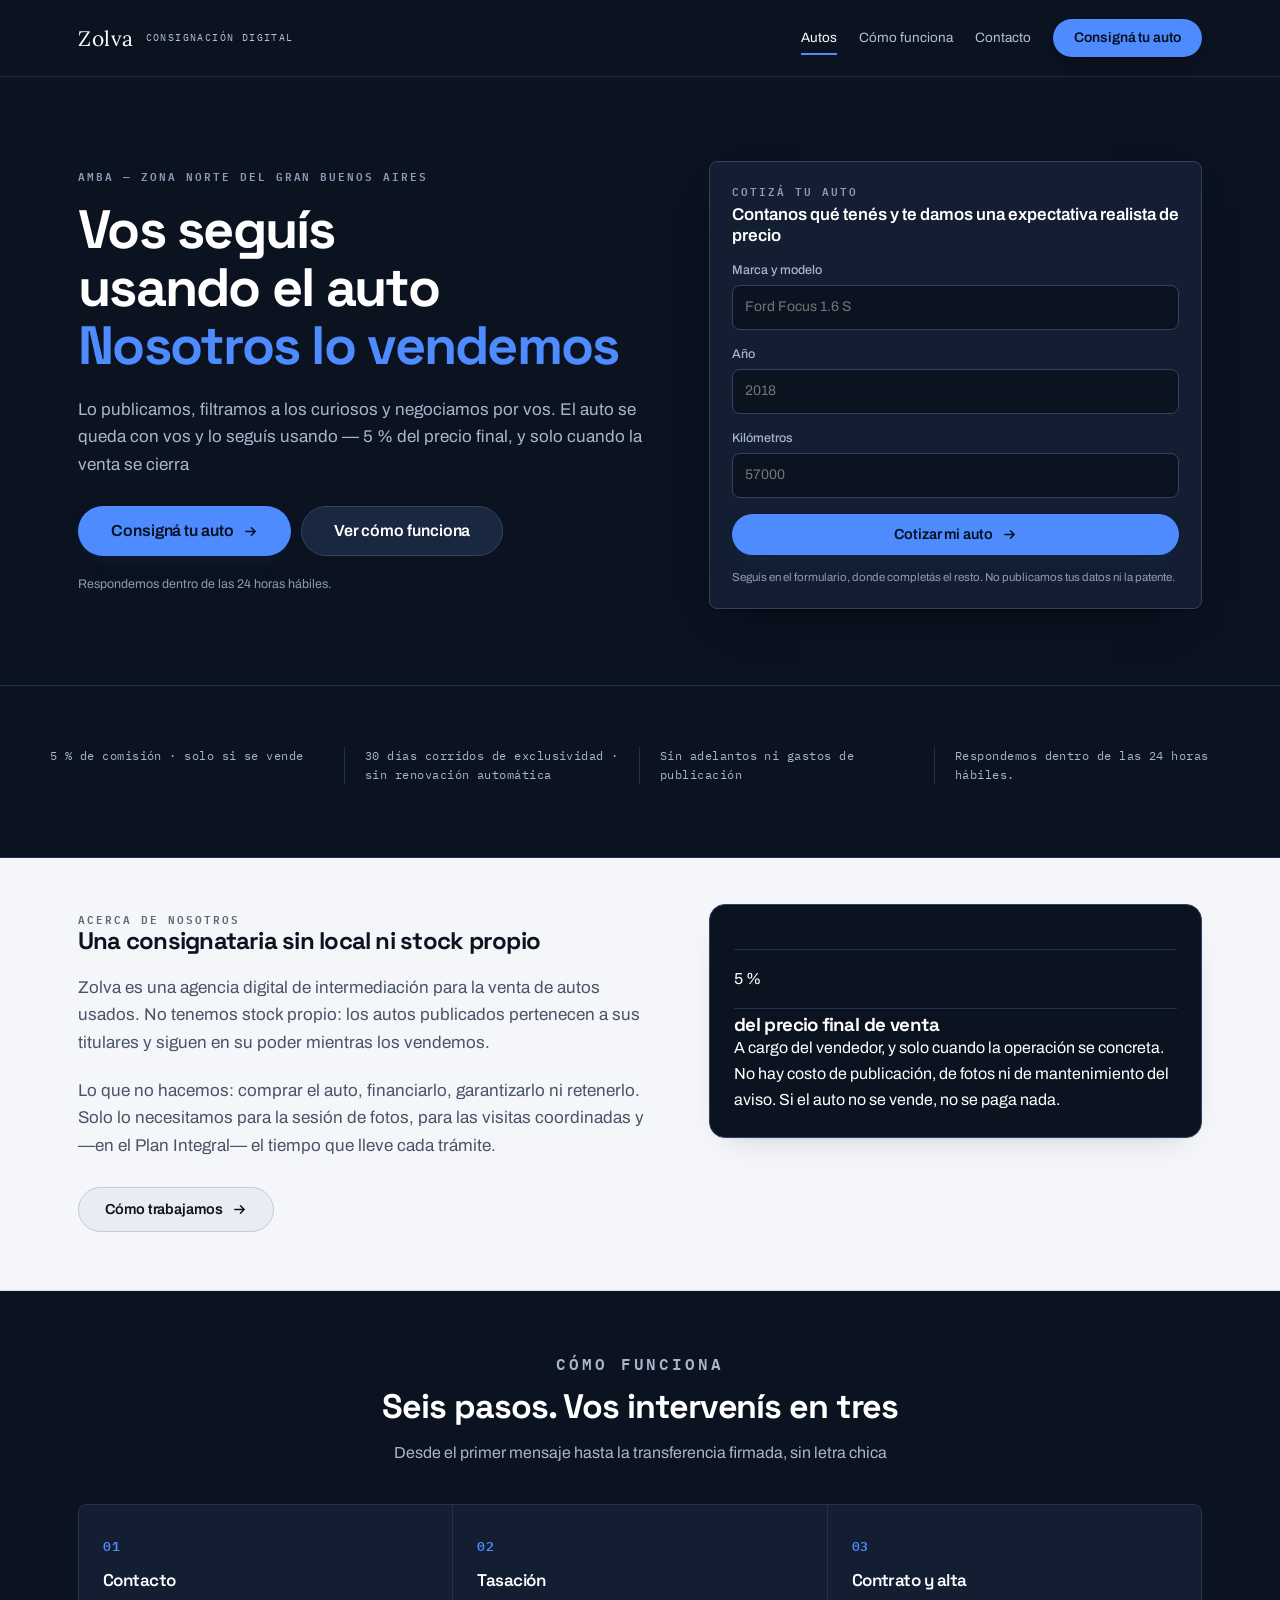
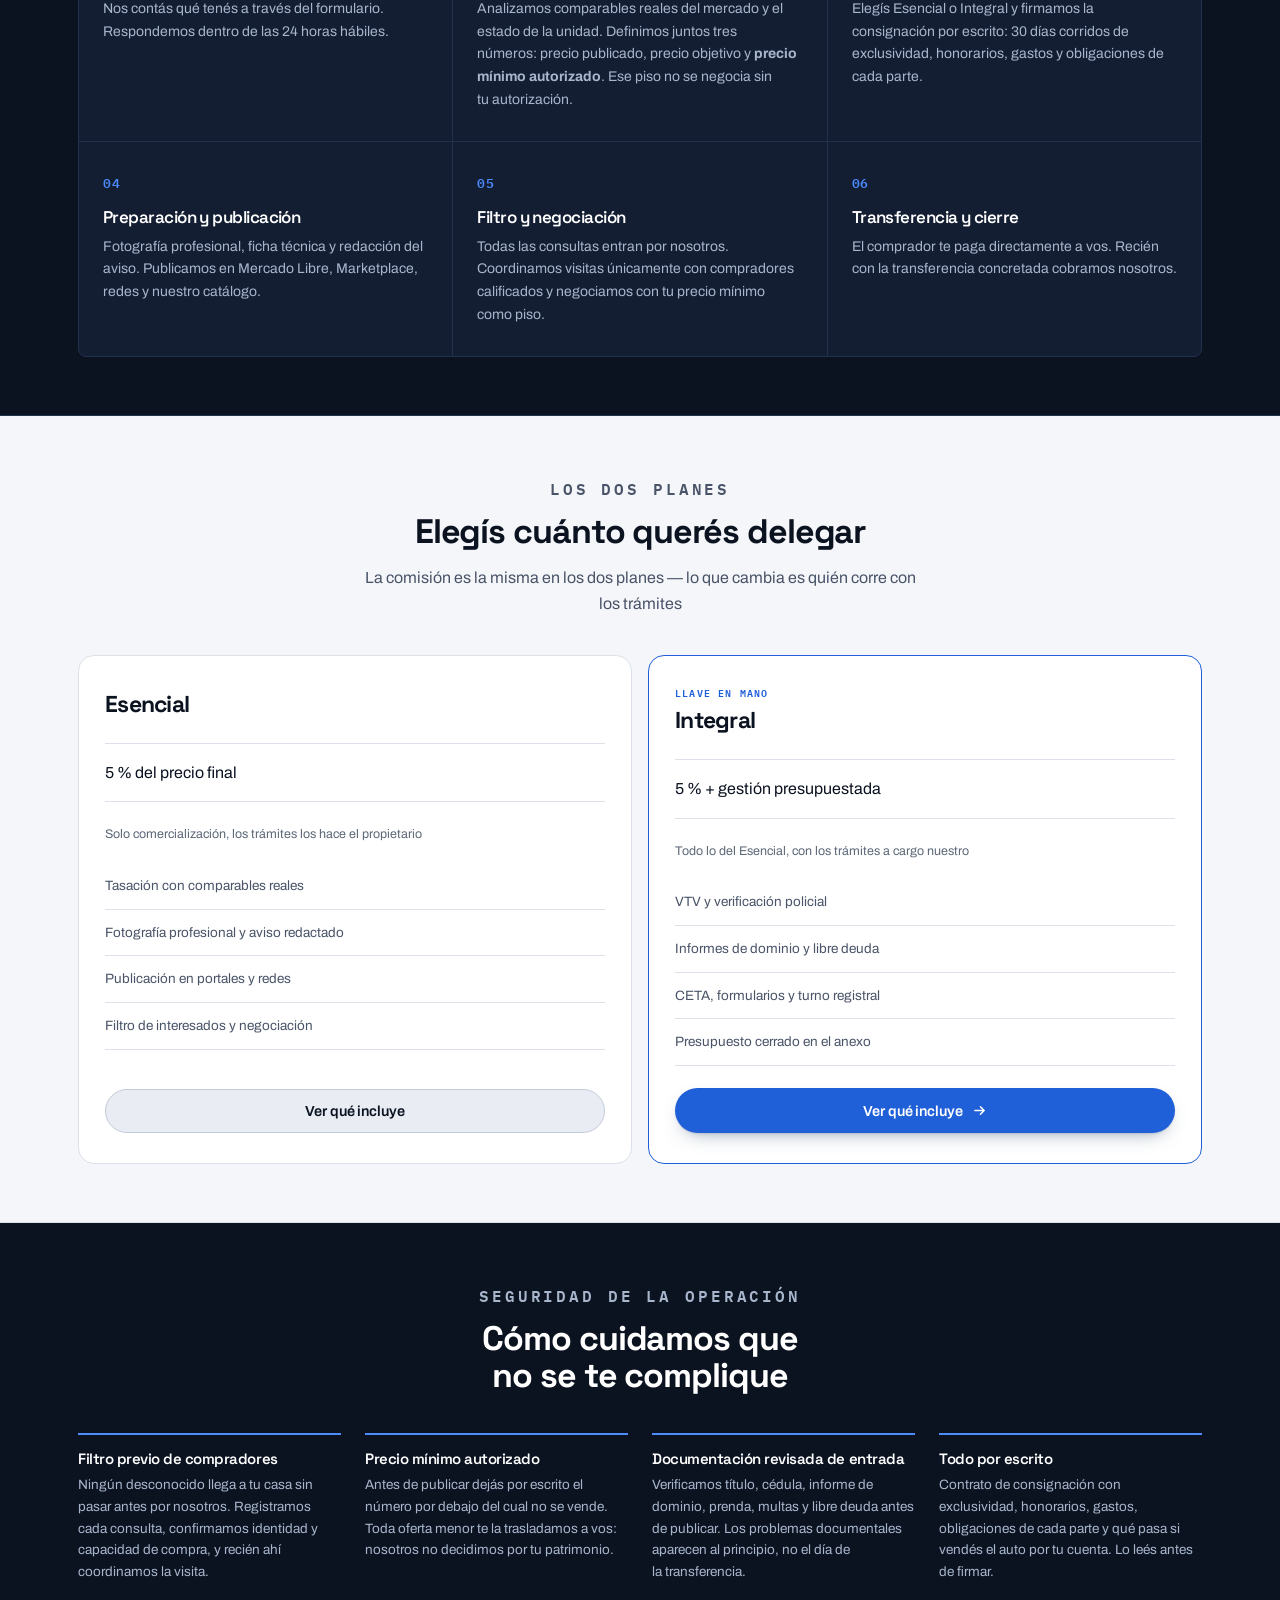
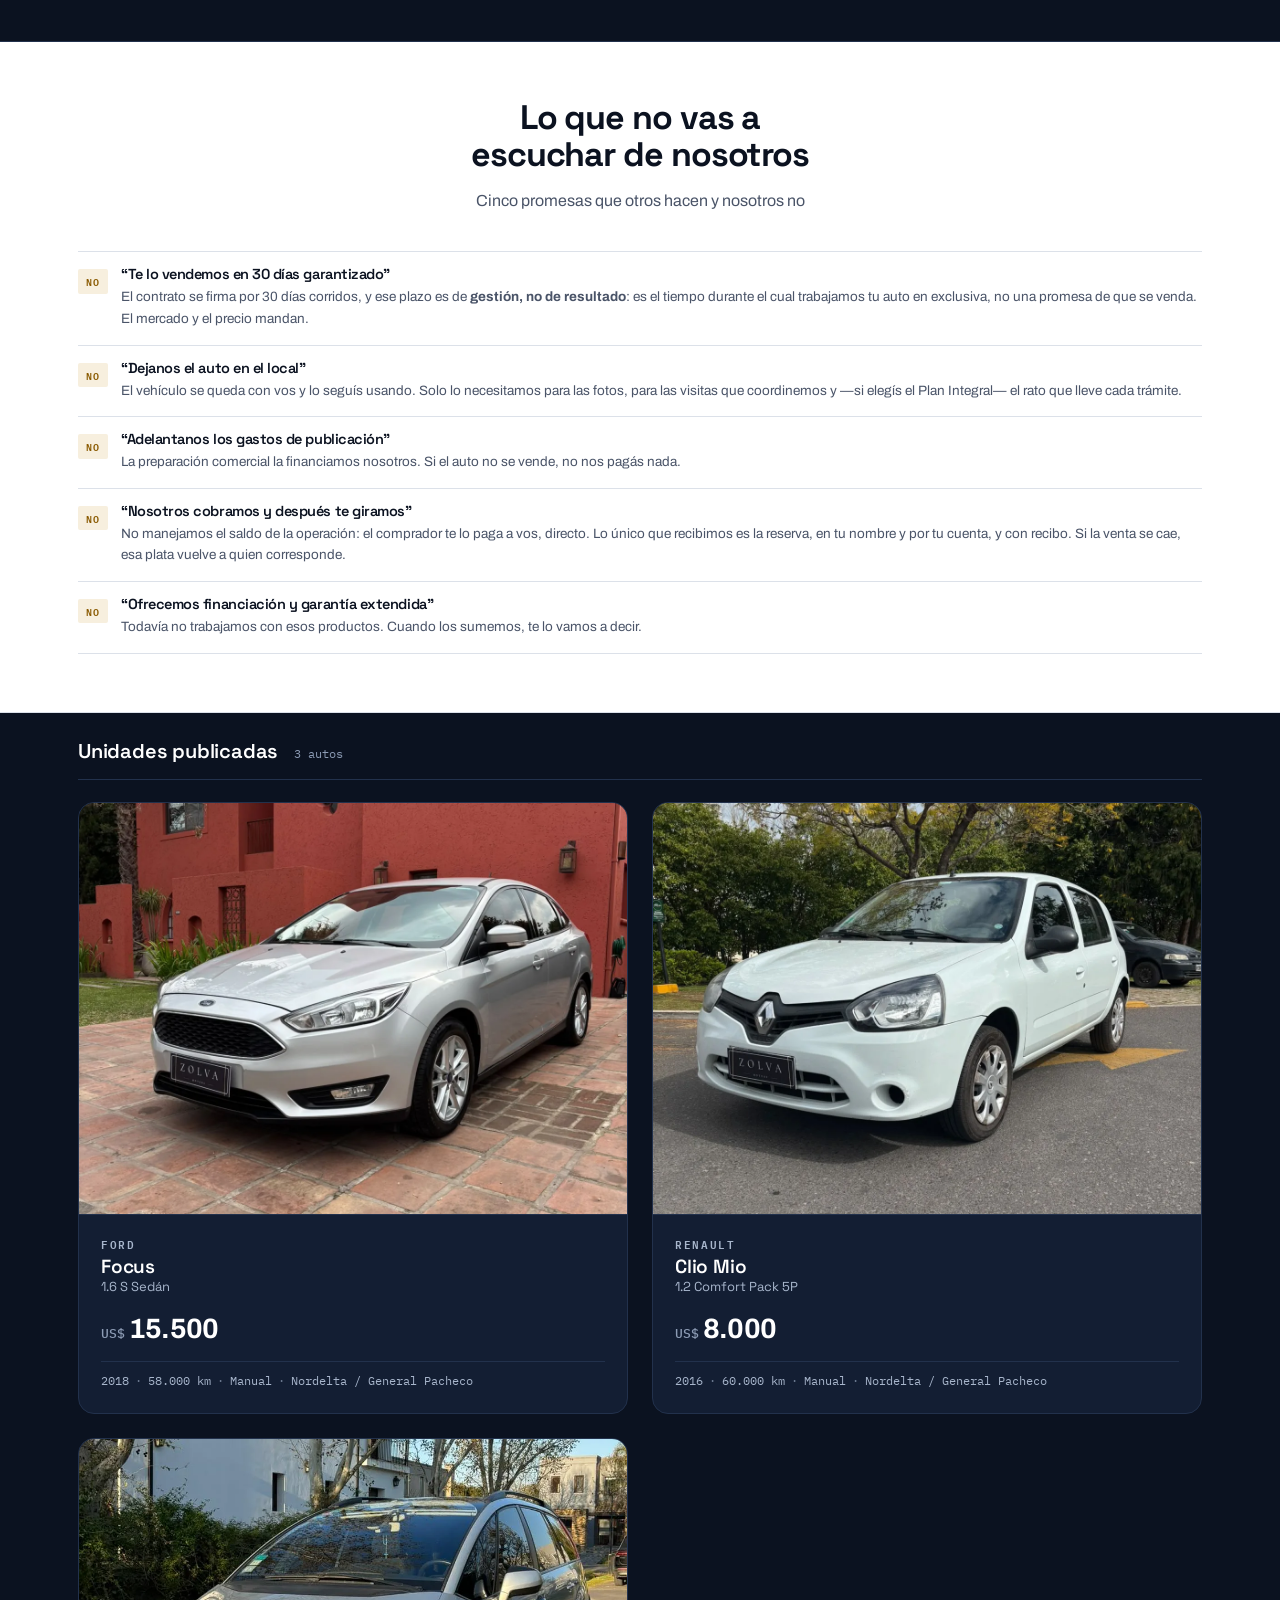
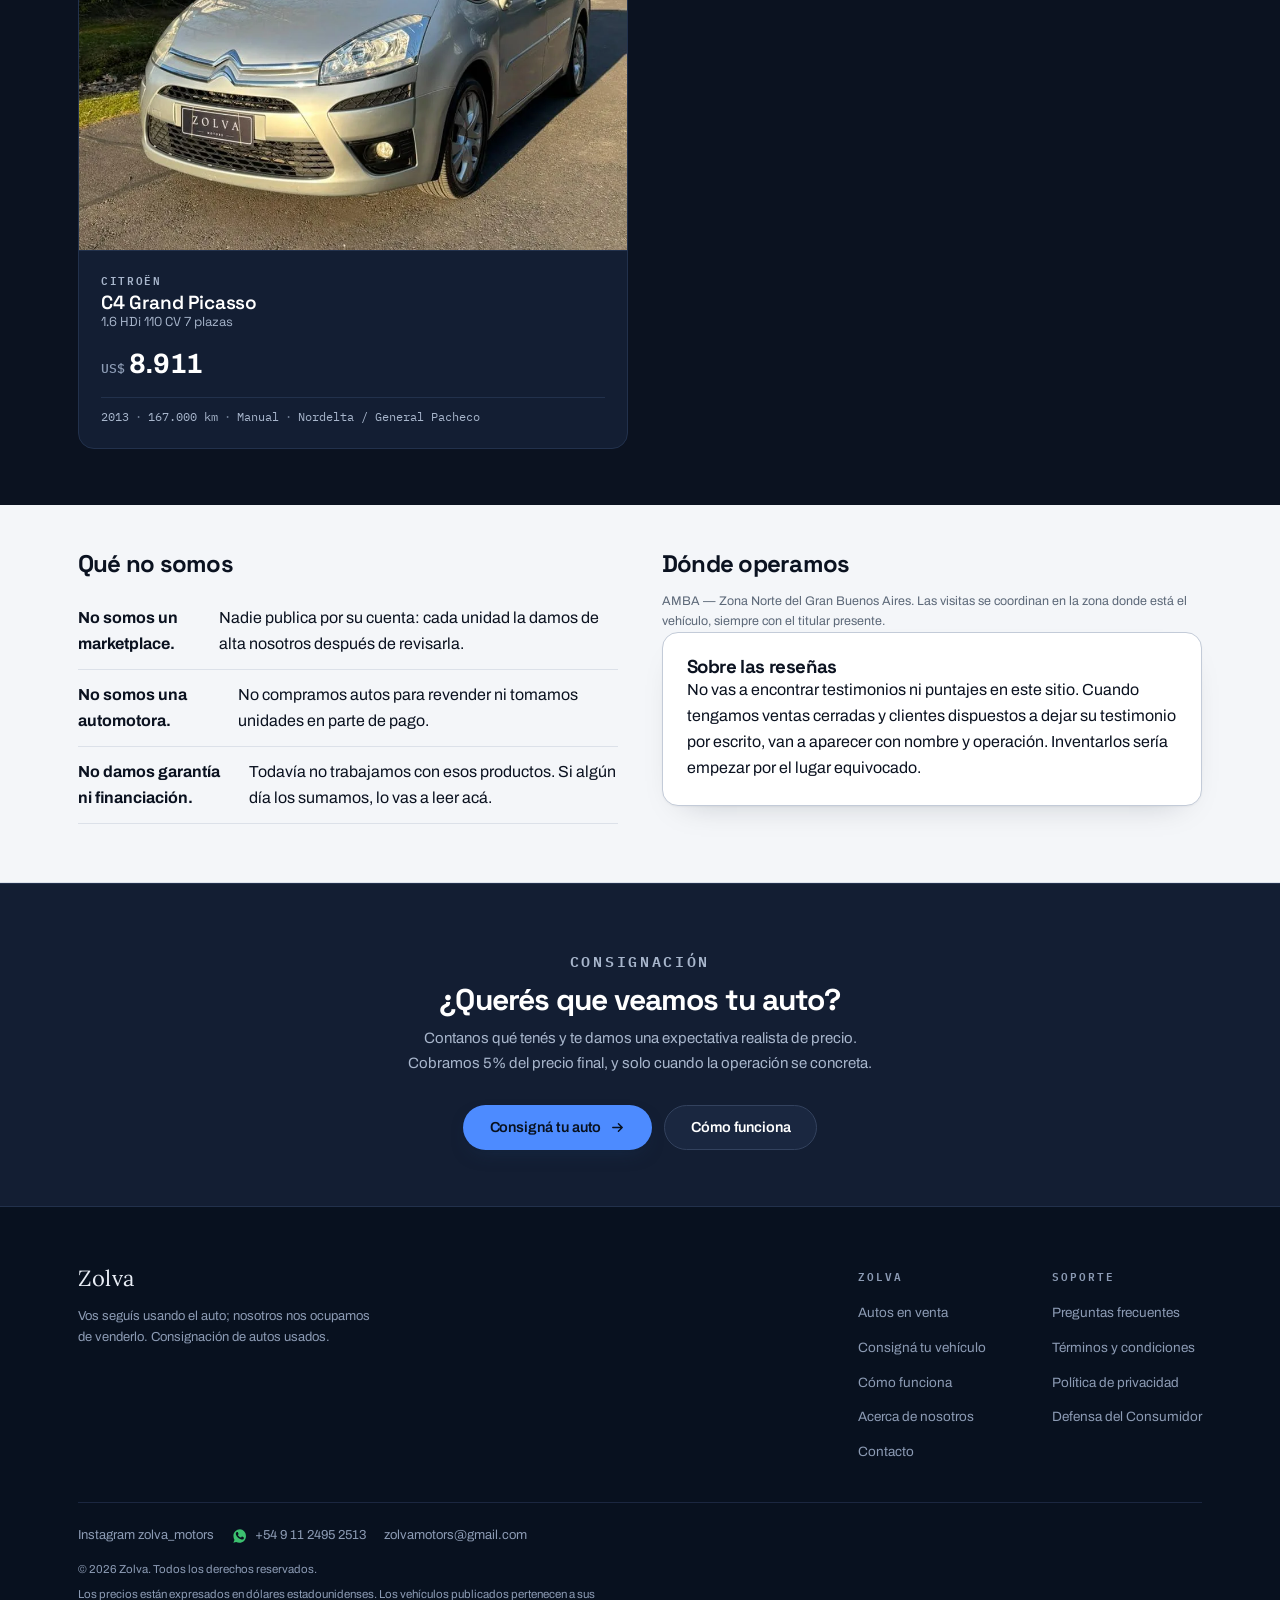
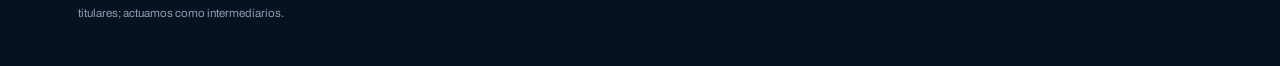
==== index.html @ c639be4d "Catalogo: Focus, Clio Mio y C4 Grand Picasso" ====
<!doctype html>
<!-- GENERADO por scripts/build-web.js — no editar a mano.
     Contenido en scripts/paginas/ y data/vehiculos.json -->
<html lang="es-AR">
<head>
  <meta charset="utf-8">
  <meta name="viewport" content="width=device-width, initial-scale=1">
  <title>Zolva — Consignación de autos usados en AMBA — Zona Norte del Gran Buenos Aires</title>
  <meta name="description" content="Vendemos tu auto usado sin que lo entregues. Zolva publica, filtra consultas, negocia y acompaña hasta la transferencia. Comisión 5%, a cargo del vendedor y solo si se vende. AMBA — Zona Norte del Gran Buenos Aires.">
  <meta name="theme-color" content="#0B1220">
  <meta name="color-scheme" content="dark">
  <link rel="canonical" href="https://zolvamotors.com.ar/">
  <link rel="icon" href="data:image/svg+xml,%3Csvg xmlns='http://www.w3.org/2000/svg' viewBox='0 0 64 64'%3E%3Crect width='64' height='64' rx='5' fill='%2315181B'/%3E%3Cpath fill='white' d='M15 16 H49 V23 L23 41 H49 V48 H15 V41 L41 23 H15 Z'/%3E%3C/svg%3E">

  <meta property="og:type" content="website">
  <meta property="og:locale" content="es_AR">
  <meta property="og:site_name" content="Zolva">
  <meta property="og:title" content="Zolva — Consignación de autos usados en AMBA — Zona Norte del Gran Buenos Aires">
  <meta property="og:description" content="Vendemos tu auto usado sin que lo entregues. Zolva publica, filtra consultas, negocia y acompaña hasta la transferencia. Comisión 5%, a cargo del vendedor y solo si se vende. AMBA — Zona Norte del Gran Buenos Aires.">
  <meta property="og:url" content="https://zolvamotors.com.ar/">
  <meta name="twitter:card" content="summary">

  <link rel="preconnect" href="https://fonts.googleapis.com">
  <link rel="preconnect" href="https://fonts.gstatic.com" crossorigin>
  <link rel="stylesheet" href="https://fonts.googleapis.com/css2?family=Space+Grotesk:wght@500;700&family=Archivo:wght@400;500;600&family=IBM+Plex+Mono:wght@500;600&family=Lora:wght@600&display=swap">
  <link rel="stylesheet" href="assets/styles.css">
  <script src="assets/config.js"></script>
</head>
<body>
<a class="skip-link" href="#contenido">Saltar al contenido</a>

<nav class="nav" id="top">
  <div class="wrap nav-in">
    <a class="logo" href="index.html" aria-label="Zolva, ir al catálogo" translate="no">
      <span class="logo-mark">Zolva</span>
      <span class="logo-tag">Consignación digital</span>
    </a>
    <div class="nav-links" id="navLinks">
        <a href="index.html" class="active" aria-current="page">Autos</a>
        <a href="como-funciona.html">Cómo funciona</a>
        <a href="contacto.html">Contacto</a>
    </div>
    <div class="nav-actions">
      <a class="btn btn-primary" href="consigna-tu-auto.html">Consigná tu auto</a>
      <button class="nav-toggle" id="navToggle" type="button" aria-label="Abrir menú" aria-expanded="false" aria-controls="navLinks"><svg width="20" height="20" viewBox="0 0 24 24" fill="none" stroke="currentColor" stroke-width="2" stroke-linecap="round" aria-hidden="true"><path d="M3 6h18M3 12h18M3 18h18"/></svg></button>
    </div>
  </div>
</nav>

<main id="contenido">

<section class="hero">
  <div class="wrap hero-grid">
    <div class="hero-copy">
      <p class="eyebrow">AMBA — Zona Norte del Gran Buenos Aires</p>
      <h1>Vos seguís usando el auto<br><em>Nosotros lo vendemos</em></h1>
      <p class="hero-sub">Lo publicamos, filtramos a los curiosos y negociamos por vos. El auto se queda con vos y lo seguís usando — 5&nbsp;% del precio final, y solo cuando la venta se cierra</p>
      <div class="hero-cta">
        <a class="btn btn-primary btn-lg" href="consigna-tu-auto.html">Consigná tu auto <svg width="15" height="15" viewBox="0 0 16 16" fill="none" aria-hidden="true"><path d="M3 8h10M9 4l4 4-4 4" stroke="currentColor" stroke-width="1.6" stroke-linecap="round" stroke-linejoin="round"/></svg></a>
        <a class="btn btn-ghost btn-lg" href="como-funciona.html">Ver cómo funciona</a>
      </div>
      <p class="hero-note">Respondemos dentro de las 24 horas hábiles.</p>
    </div>

    <form class="tasa-card" action="consigna-tu-auto.html" method="get">
      <div class="tasa-head">
        <span class="eyebrow">Cotizá tu auto</span>
        Contanos qué tenés y te damos una expectativa realista de precio
      </div>
      <div class="tasa-field">
        <label for="q-marca">Marca y modelo</label>
        <input id="q-marca" name="vehiculo" type="text" autocomplete="off" placeholder="Ford Focus 1.6 S">
      </div>
      <div class="tasa-field">
        <label for="q-anio">Año</label>
        <input id="q-anio" name="anio" type="number" inputmode="numeric" min="1990" max="2026" placeholder="2018">
      </div>
      <div class="tasa-field">
        <label for="q-km">Kilómetros</label>
        <input id="q-km" name="km" type="number" inputmode="numeric" min="0" step="1000" placeholder="57000">
      </div>
      <button class="btn btn-primary tasa-btn" type="submit">Cotizar mi auto <svg width="15" height="15" viewBox="0 0 16 16" fill="none" aria-hidden="true"><path d="M3 8h10M9 4l4 4-4 4" stroke="currentColor" stroke-width="1.6" stroke-linecap="round" stroke-linejoin="round"/></svg></button>
      <p class="tasa-foot">Seguís en el formulario, donde completás el resto. No publicamos tus datos ni la patente.</p>
    </form>
  </div>
</section>
<section class="trust">
  <div class="wrap trust-in">
    <span class="band-item">5&nbsp;% de comisión · solo si se vende</span>
    <span class="band-item">30 días corridos de exclusividad · sin renovación automática</span>
    <span class="band-item">Sin adelantos ni gastos de publicación</span>
    <span class="band-item">Respondemos dentro de las 24 horas hábiles.</span>
  </div>
</section>
<section class="claro" id="nosotros">
  <div class="wrap hero-grid">
    <div class="hero-copy">
      <p class="eyebrow">Acerca de nosotros</p>
      <h2>Una consignataria sin local ni stock propio</h2>
      <p class="hero-sub">Zolva es una agencia digital de intermediación para la venta de autos usados. No tenemos stock propio: los autos publicados pertenecen a sus titulares y siguen en su poder mientras los vendemos.</p>
      <p class="hero-sub">Lo que no hacemos: comprar el auto, financiarlo, garantizarlo ni retenerlo. Solo lo necesitamos para la sesión de fotos, para las visitas coordinadas y —en el Plan Integral— el tiempo que lleve cada trámite.</p>
      <div class="hero-cta">
        <a class="btn btn-ghost" href="nosotros.html">Cómo trabajamos <svg width="15" height="15" viewBox="0 0 16 16" fill="none" aria-hidden="true"><path d="M3 8h10M9 4l4 4-4 4" stroke="currentColor" stroke-width="1.6" stroke-linecap="round" stroke-linejoin="round"/></svg></a>
      </div>
    </div>
    <div class="panel panel-oscuro">
      <p class="plan-precio">5&nbsp;%</p>
      <h3>del precio final de venta</h3>
      <p>A cargo del vendedor, y solo cuando la operación se concreta. No hay costo de publicación, de fotos ni de mantenimiento del aviso. Si el auto no se vende, no se paga nada.</p>
    </div>
  </div>
</section>
<section id="proceso">
  <div class="wrap">
    <div class="sec-head">
      <p class="eyebrow">Cómo funciona</p>
      <h2>Seis pasos. Vos intervenís en tres</h2>
      <p>Desde el primer mensaje hasta la transferencia firmada, sin letra chica</p>
    </div>
    <ol class="steps">
      <li class="step" data-reveal>
        <span class="step-n">01</span>
        <h3>Contacto</h3>
        <p>Nos contás qué tenés a través del formulario. Respondemos dentro de las 24 horas hábiles.</p>
      </li>
      <li class="step" data-reveal>
        <span class="step-n">02</span>
        <h3>Tasación</h3>
        <p>Analizamos comparables reales del mercado y el estado de la unidad. Definimos juntos tres números: precio publicado, precio objetivo y <b>precio mínimo autorizado</b>. Ese piso no se negocia sin tu autorización.</p>
      </li>
      <li class="step" data-reveal>
        <span class="step-n">03</span>
        <h3>Contrato y alta</h3>
        <p>Elegís Esencial o Integral y firmamos la consignación por escrito: 30 días corridos de exclusividad, honorarios, gastos y obligaciones de cada parte.</p>
      </li>
      <li class="step" data-reveal>
        <span class="step-n">04</span>
        <h3>Preparación y publicación</h3>
        <p>Fotografía profesional, ficha técnica y redacción del aviso. Publicamos en Mercado Libre, Marketplace, redes y nuestro catálogo.</p>
      </li>
      <li class="step" data-reveal>
        <span class="step-n">05</span>
        <h3>Filtro y negociación</h3>
        <p>Todas las consultas entran por nosotros. Coordinamos visitas únicamente con compradores calificados y negociamos con tu precio mínimo como piso.</p>
      </li>
      <li class="step" data-reveal>
        <span class="step-n">06</span>
        <h3>Transferencia y cierre</h3>
        <p>El comprador te paga directamente a vos. Recién con la transferencia concretada cobramos nosotros.</p>
      </li>
    </ol>
  </div>
</section>
<section class="claro">
  <div class="wrap">
    <div class="sec-head">
      <p class="eyebrow">Los dos planes</p>
      <h2>Elegís cuánto querés delegar</h2>
      <p>La comisión es la misma en los dos planes — lo que cambia es quién corre con los trámites</p>
    </div>
    <div class="planes">
      <article class="plan" data-reveal>
        <h3>Esencial</h3>
        <div class="plan-precio">5&nbsp;% <span>del precio final</span></div>
        <p class="plan-nota">Solo comercialización, los trámites los hace el propietario</p>
        <ul class="compra-lista">
          <li>Tasación con comparables reales</li>
          <li>Fotografía profesional y aviso redactado</li>
          <li>Publicación en portales y redes</li>
          <li>Filtro de interesados y negociación</li>
        </ul>
        <a class="btn btn-ghost" href="como-funciona.html#planes">Ver qué incluye</a>
      </article>
      <article class="plan destacado" data-reveal>
        <span class="plan-tag">Llave en mano</span>
        <h3>Integral</h3>
        <div class="plan-precio">5&nbsp;% <span>+ gestión presupuestada</span></div>
        <p class="plan-nota">Todo lo del Esencial, con los trámites a cargo nuestro</p>
        <ul class="compra-lista">
          <li>VTV y verificación policial</li>
          <li>Informes de dominio y libre deuda</li>
          <li>CETA, formularios y turno registral</li>
          <li>Presupuesto cerrado en el anexo</li>
        </ul>
        <a class="btn btn-primary" href="como-funciona.html#planes">Ver qué incluye <svg width="15" height="15" viewBox="0 0 16 16" fill="none" aria-hidden="true"><path d="M3 8h10M9 4l4 4-4 4" stroke="currentColor" stroke-width="1.6" stroke-linecap="round" stroke-linejoin="round"/></svg></a>
      </article>
    </div>
  </div>
</section>
<section>
  <div class="wrap">
    <div class="sec-head">
      <p class="eyebrow">Seguridad de la operación</p>
      <h2>Cómo cuidamos que no se te complique</h2>
    </div>
    <div class="safe">
      <div class="safe-item" data-reveal>
        <h4>Filtro previo de compradores</h4>
        <p>Ningún desconocido llega a tu casa sin pasar antes por nosotros. Registramos cada consulta, confirmamos identidad y capacidad de compra, y recién ahí coordinamos la visita.</p>
      </div>
      <div class="safe-item" data-reveal>
        <h4>Precio mínimo autorizado</h4>
        <p>Antes de publicar dejás por escrito el número por debajo del cual no se vende. Toda oferta menor te la trasladamos a vos: nosotros no decidimos por tu patrimonio.</p>
      </div>
      <div class="safe-item" data-reveal>
        <h4>Documentación revisada de entrada</h4>
        <p>Verificamos título, cédula, informe de dominio, prenda, multas y libre deuda antes de publicar. Los problemas documentales aparecen al principio, no el día de la transferencia.</p>
      </div>
      <div class="safe-item" data-reveal>
        <h4>Todo por escrito</h4>
        <p>Contrato de consignación con exclusividad, honorarios, gastos, obligaciones de cada parte y qué pasa si vendés el auto por tu cuenta. Lo leés antes de firmar.</p>
      </div>
    </div>
  </div>
</section>
<section class="claro blanco">
  <div class="wrap">
    <div class="sec-head">
      <h2 class="reglas-title">Lo que no vas a escuchar de nosotros</h2>
      <p class="reglas-lead">Cinco promesas que otros hacen y nosotros no</p>
    </div>
    <ul class="reglas">
      <li>
        <span class="no">NO</span>
        <div><h4>“Te lo vendemos en 30 días garantizado”</h4><p>El contrato se firma por 30 días corridos, y ese plazo es de <b>gestión, no de resultado</b>: es el tiempo durante el cual trabajamos tu auto en exclusiva, no una promesa de que se venda. El mercado y el precio mandan.</p></div>
      </li>
      <li>
        <span class="no">NO</span>
        <div><h4>“Dejanos el auto en el local”</h4><p>El vehículo se queda con vos y lo seguís usando. Solo lo necesitamos para las fotos, para las visitas que coordinemos y —si elegís el Plan Integral— el rato que lleve cada trámite.</p></div>
      </li>
      <li>
        <span class="no">NO</span>
        <div><h4>“Adelantanos los gastos de publicación”</h4><p>La preparación comercial la financiamos nosotros. Si el auto no se vende, no nos pagás nada.</p></div>
      </li>
      <li>
        <span class="no">NO</span>
        <div><h4>“Nosotros cobramos y después te giramos”</h4><p>No manejamos el saldo de la operación: el comprador te lo paga a vos, directo. Lo único que recibimos es la reserva, en tu nombre y por tu cuenta, y con recibo. Si la venta se cae, esa plata vuelve a quien corresponde.</p></div>
      </li>
      <li>
        <span class="no">NO</span>
        <div><h4>“Ofrecemos financiación y garantía extendida”</h4><p>Todavía no trabajamos con esos productos. Cuando los sumemos, te lo vamos a decir.</p></div>
      </li>
    </ul>
  </div>
</section>

<section class="catalogo" id="catalogo">
  <div class="wrap">
    <div class="catalogo-head">
      <h2 class="catalogo-titulo">Unidades publicadas</h2>
      <p class="catalogo-cuenta mono" id="cuenta" role="status" aria-live="polite">3 autos</p>
      
    </div>
    <div class="grilla grilla-curada" id="grilla">
<article class="auto auto-curada" data-codigo="ZM-0001">
  <a class="auto-link" href="autos/ford-focus-1-6-s-sedan-2018-zm-0001.html" aria-label="Ver ficha de Ford Focus 1.6 S Sedán 2018">
    <div class="auto-foto">
      
      <img src="assets/autos/zm-0001/01.webp" alt="Ford Focus 1.6 S Sedán 2018" width="800" height="600" decoding="async">
    </div>
    <div class="auto-cuerpo">
      <p class="auto-marca">Ford</p>
      <h3 class="auto-modelo">Focus <span>1.6 S Sedán</span></h3>
      <p class="auto-precio"><span class="cur">US$</span> 15.500</p>
      <p class="auto-datos mono"><span>2018</span><i aria-hidden="true">·</i><span>58.000 km</span><i aria-hidden="true">·</i><span>Manual</span><i aria-hidden="true">·</i><span>Nordelta / General Pacheco</span></p>
    </div>
  </a>
</article>
<article class="auto auto-curada" data-codigo="ZM-0002">
  <a class="auto-link" href="autos/renault-clio-mio-1-2-comfort-pack-5p-2016-zm-0002.html" aria-label="Ver ficha de Renault Clio Mio 1.2 Comfort Pack 5P 2016">
    <div class="auto-foto">
      
      <img src="assets/autos/zm-0002/01.webp" alt="Renault Clio Mio 1.2 Comfort Pack 5P 2016" width="800" height="600" decoding="async">
    </div>
    <div class="auto-cuerpo">
      <p class="auto-marca">Renault</p>
      <h3 class="auto-modelo">Clio Mio <span>1.2 Comfort Pack 5P</span></h3>
      <p class="auto-precio"><span class="cur">US$</span> 8.000</p>
      <p class="auto-datos mono"><span>2016</span><i aria-hidden="true">·</i><span>60.000 km</span><i aria-hidden="true">·</i><span>Manual</span><i aria-hidden="true">·</i><span>Nordelta / General Pacheco</span></p>
    </div>
  </a>
</article>
<article class="auto auto-curada" data-codigo="ZM-0003">
  <a class="auto-link" href="autos/citroen-c4-grand-picasso-1-6-hdi-110-cv-7-plazas-2013-zm-0003.html" aria-label="Ver ficha de Citroën C4 Grand Picasso 1.6 HDi 110 CV 7 plazas 2013">
    <div class="auto-foto">
      
      <img src="assets/autos/zm-0003/01.webp" alt="Citroën C4 Grand Picasso 1.6 HDi 110 CV 7 plazas 2013" width="800" height="600" decoding="async">
    </div>
    <div class="auto-cuerpo">
      <p class="auto-marca">Citroën</p>
      <h3 class="auto-modelo">C4 Grand Picasso <span>1.6 HDi 110 CV 7 plazas</span></h3>
      <p class="auto-precio"><span class="cur">US$</span> 8.911</p>
      <p class="auto-datos mono"><span>2013</span><i aria-hidden="true">·</i><span>167.000 km</span><i aria-hidden="true">·</i><span>Manual</span><i aria-hidden="true">·</i><span>Nordelta / General Pacheco</span></p>
    </div>
  </a>
</article>
    </div>
    <p class="sin-resultados" id="sinResultados" hidden></p>
  </div>
</section>

<section class="claro">
  <div class="wrap trans-grid">
    <div>
      <h2>Qué no somos</h2>
      <ul class="compra-lista">
        <li><b>No somos un marketplace.</b> Nadie publica por su cuenta: cada unidad la damos de alta nosotros después de revisarla.</li>
        <li><b>No somos una automotora.</b> No compramos autos para revender ni tomamos unidades en parte de pago.</li>
        <li><b>No damos garantía ni financiación.</b> Todavía no trabajamos con esos productos. Si algún día los sumamos, lo vas a leer acá.</li>
      </ul>
    </div>
    <div>
      <h2>Dónde operamos</h2>
      <p class="compra-nota">AMBA — Zona Norte del Gran Buenos Aires. Las visitas se coordinan en la zona donde está el vehículo, siempre con el titular presente.</p>
      <div class="panel">
        <h3>Sobre las reseñas</h3>
        <p>No vas a encontrar testimonios ni puntajes en este sitio. Cuando tengamos ventas cerradas y clientes dispuestos a dejar su testimonio por escrito, van a aparecer con nombre y operación. Inventarlos sería empezar por el lugar equivocado.</p>
      </div>
    </div>
  </div>
</section>
<section class="consigna" id="consignacion">
  <div class="wrap consigna-in">
    <div>
      <p class="eyebrow">Consignación</p>
      <h2>¿Querés que veamos tu auto?</h2>
      <p>Contanos qué tenés y te damos una expectativa realista de precio. Cobramos 5% del precio final, y solo cuando la operación se concreta.</p>
    </div>
    <div class="consigna-cta">
      <a class="btn btn-primary" href="consigna-tu-auto.html">Consigná tu auto <svg width="15" height="15" viewBox="0 0 16 16" fill="none" aria-hidden="true"><path d="M3 8h10M9 4l4 4-4 4" stroke="currentColor" stroke-width="1.6" stroke-linecap="round" stroke-linejoin="round"/></svg></a>
      <a class="btn btn-ghost" href="como-funciona.html">Cómo funciona</a>
    </div>
  </div>
</section>
<script type="application/json" id="datosCatalogo">[{"codigo":"ZM-0001","estado":"disponible","destacado":false,"marca":"Ford","modelo":"Focus","version":"1.6 S Sedán","anio":2018,"km":58000,"combustible":"Nafta","transmision":"Manual","carroceria":"Sedán","precio_usd":15500,"localidad":"Nordelta / General Pacheco","fecha_publicacion":"2026-09-24","url":"autos/ford-focus-1-6-s-sedan-2018-zm-0001.html","nombre":"Ford Focus 1.6 S Sedán 2018","foto":"/assets/autos/zm-0001/01.webp"},{"codigo":"ZM-0002","estado":"disponible","destacado":false,"marca":"Renault","modelo":"Clio Mio","version":"1.2 Comfort Pack 5P","anio":2016,"km":60000,"combustible":"Nafta","transmision":"Manual","carroceria":"Hatchback","precio_usd":8000,"localidad":"Nordelta / General Pacheco","fecha_publicacion":"2026-09-24","url":"autos/renault-clio-mio-1-2-comfort-pack-5p-2016-zm-0002.html","nombre":"Renault Clio Mio 1.2 Comfort Pack 5P 2016","foto":"/assets/autos/zm-0002/01.webp"},{"codigo":"ZM-0003","estado":"disponible","destacado":false,"marca":"Citroën","modelo":"C4 Grand Picasso","version":"1.6 HDi 110 CV 7 plazas","anio":2013,"km":167000,"combustible":"Diesel","transmision":"Manual","carroceria":"Monovolumen","precio_usd":8911,"localidad":"Nordelta / General Pacheco","fecha_publicacion":"2026-09-24","url":"autos/citroen-c4-grand-picasso-1-6-hdi-110-cv-7-plazas-2013-zm-0003.html","nombre":"Citroën C4 Grand Picasso 1.6 HDi 110 CV 7 plazas 2013","foto":"/assets/autos/zm-0003/01.webp"}]</script>
</main>

<footer class="pie">
  <div class="wrap">
    <div class="pie-top">
      <div class="pie-marca">
        <span class="logo-lockup" translate="no"><span class="logo-mark">Zolva</span></span>
        <p>Vos seguís usando el auto; nosotros nos ocupamos de venderlo. Consignación de autos usados.</p>
      </div>
      <nav class="pie-cols" aria-label="Pie de página">
        <div>
          <p class="eyebrow">Zolva</p>
          <ul><li><a href="index.html">Autos en venta</a></li><li><a href="consigna-tu-auto.html">Consigná tu vehículo</a></li><li><a href="como-funciona.html">Cómo funciona</a></li><li><a href="nosotros.html">Acerca de nosotros</a></li><li><a href="contacto.html">Contacto</a></li></ul>
        </div>
        <div>
          <p class="eyebrow">Soporte</p>
          <ul><li><a href="preguntas-frecuentes.html">Preguntas frecuentes</a></li><li><a href="terminos.html">Términos y condiciones</a></li><li><a href="privacidad.html">Política de privacidad</a></li><li><a href="defensa-del-consumidor.html">Defensa del Consumidor</a></li></ul>
        </div>
      </nav>
    </div>
    
    <div class="pie-legal">
      <div class="pie-redes"><a class="foot-red" href="https://instagram.com/zolva_motors" target="_blank" rel="noopener">Instagram zolva_motors</a><a class="foot-red" href="https://wa.me/5491124952513" target="_blank" rel="noopener"><svg width="16" height="16" viewBox="0 0 24 24" fill="currentColor" aria-hidden="true"><path d="M12.04 2C6.58 2 2.13 6.45 2.13 11.91c0 2.1.55 4.15 1.6 5.96L2 22l4.25-1.11a9.87 9.87 0 0 0 4.79 1.22h.01c5.46 0 9.91-4.45 9.91-9.91C20.95 6.45 16.5 2 12.04 2Zm5.8 14.03c-.24.68-1.42 1.31-1.95 1.35-.5.05-1.14.28-3.68-.77-3.11-1.29-5.09-4.48-5.24-4.69-.15-.2-1.25-1.66-1.25-3.16 0-1.5.79-2.24 1.07-2.55.27-.3.6-.38.8-.38.2 0 .4 0 .58.01.19.01.44-.07.68.52.24.6.83 2.06.9 2.21.07.15.12.33.02.53-.1.2-.15.33-.3.5-.15.18-.31.4-.44.53-.15.15-.3.31-.13.6.17.3.76 1.25 1.63 2.02 1.12 1 2.06 1.31 2.36 1.46.3.15.47.13.64-.08.17-.2.74-.86.94-1.16.2-.3.4-.25.67-.15.27.1 1.71.81 2.01.96.3.15.5.22.57.35.07.13.07.73-.17 1.4Z"/></svg> +54&nbsp;9&nbsp;11&nbsp;2495&nbsp;2513</a><a class="foot-red" href="mailto:zolvamotors@gmail.com">zolvamotors@gmail.com</a></div>
      <p>© 2026 Zolva. Todos los derechos reservados.</p>
      <p class="pie-aclara">Los precios están expresados en dólares estadounidenses. Los vehículos publicados pertenecen a sus titulares; actuamos como intermediarios.</p>
    </div>
  </div>
</footer>
<script src="assets/app.js" defer></script>
</body>
</html>
---- assets/styles.css ----
/* ============================================================
   Hoja de estilos del sitio catálogo
   ------------------------------------------------------------
   Identidad "señal": el sitio es OSCURO por defecto. Fondo azul
   noche, titulares en grotesca geométrica y un único acento azul
   eléctrico que marca la acción. La monoespaciada se queda para
   las cifras y los códigos: la densidad de ficha técnica sigue
   estando en los datos, no en el chrome.

     Noche     #0B1220 (fondo)      Panel  #131E33
     Tinta     #FFFFFF              Tinta-2 #A8B6CC
     Acento    #4D8BFF — el azul de acción, SOBRE OSCURO
     Pie       #08111F

   El azul de marca NO viene de los cubrepatentes: ese material
   nunca se usó. El acento se eligió en el rediseño de 09/2026.

   SECCIONES CLARAS: el sitio alterna bloques oscuros y claros.
   Un bloque claro NO se pinta regla por regla: se le pone la
   clase `.claro`, que REDEFINE los tokens para su subárbol
   —igual que hacen `.nav` y `.pie`—, así todo lo que adentro ya
   usaba var(--ink-2) se adapta solo. `.claro.blanco` es la
   variante sobre blanco puro.

   OJO con el acento en claro: #4D8BFF sobre blanco da 2,6:1 y no
   pasa AA. Por eso `.claro` reapunta --accent a #1F5FD8, que da
   5,6:1 sobre el gris claro y 6,4:1 con texto blanco encima.

   Todo por custom properties. Un color nuevo se define una sola
   vez, acá, y nunca dentro de una media query.
   ============================================================ */

:root{
  /* El sitio es oscuro siempre, en todos los equipos. Esto además
     fuerza los controles nativos (inputs, select, scrollbars) a su
     versión oscura, que es la que corresponde al fondo. */
  color-scheme:dark;

  /* ---- Tipografías ---------------------------------------- */
  --font-display:"Space Grotesk",-apple-system,BlinkMacSystemFont,"Segoe UI",sans-serif;
  --font-text:"Archivo",-apple-system,BlinkMacSystemFont,"Segoe UI",Roboto,sans-serif;
  --font-mono:"IBM Plex Mono",ui-monospace,SFMono-Regular,Menlo,monospace;
  --font-marca:"Lora",Georgia,serif;

  /* ---- Superficies y tinta (modo oscuro, el de base) ------- */
  --ground:#0B1220;
  --panel:#131E33;
  --panel-2:#1A2740;
  --ink:#FFFFFF;
  --ink-2:#A8B6CC;
  --ink-3:#8C9BB4;
  --acero:#6E7B92;
  --line:#22314C;
  --line-strong:#33425E;

  /* ---- Acento ---------------------------------------------
     Azul eléctrico. Sobre el fondo noche da 5,8:1. El texto que
     va ENCIMA del acento es oscuro, no blanco: blanco sobre
     #4D8BFF da 4,0:1 y no llega a AA. */
  --accent:#4D8BFF;
  --accent-2:#7DAAFF;
  --accent-soft:#16233C;
  --accent-ink:#08111F;

  /* ---- Semáforo -------------------------------------------- */
  --ok:#3DD68C;
  --ok-soft:#10261D;
  --warn:#E0A33A;
  --warn-soft:#2A2113;

  /* ---- WhatsApp (color de un tercero, no de la marca) ------- */
  --wa:#3CC06F;
  --wa-solid:#137A47;
  --wa-solid-2:#0E5D36;

  /* ---- Encabezado ------------------------------------------
     Ya no es un bloque de color aparte: el nav vive sobre el
     mismo fondo que la página y se separa con un filete. */
  --nav-bg:#0B1220;
  --nav-ink:#FFFFFF;
  --nav-ink-2:#B4C0D4;
  --nav-line:#1E2C45;

  /* ---- Pie: un escalón más oscuro que la página ------------- */
  --pie-bg:#08111F;
  --pie-ink:#E8EDF5;
  --pie-ink-2:#8C9BB4;
  --pie-line:#1B2740;
  --pie-accent:#7DAAFF;
  --pie-wa:#3CC06F;

  /* Sombra para fondo oscuro: sobre negro una sombra gris no se
     ve, así que se apoya en negro puro y mucho spread. */
  --shadow:0 1px 2px rgba(0,0,0,.34), 0 18px 44px -24px rgba(0,0,0,.72);
  --radius:8px;
  --radius-card:16px;
  --maxw:1180px;
  --nav-h:76px;
}

/* ============ SECCIÓN CLARA ============
   Se le pone a una <section>. Redefine los tokens para su
   subárbol: los componentes de adentro no cambian una sola
   regla. `.blanco` la lleva a blanco puro. */
.claro{
  --ground:#F4F6F9;
  --panel:#FFFFFF;
  --panel-2:#E9EDF3;
  --ink:#0B1220;
  --ink-2:#4A5468;
  /* --ink-3 es el valor MÁS CLARO que todavía pasa AA sobre las tres
     superficies claras: 5,2:1 sobre --ground, 5,7:1 sobre --panel y
     4,8:1 sobre --panel-2, que es el peor caso. Si lo aclarás, las
     etiquetas chicas (.plan-nota, .eyebrow, .compra-nota) caen por
     debajo de 4,5:1. Verificado el 21/09/2026. */
  --ink-3:#5C6878;
  --acero:#98A2B3;
  --line:#DCE1E9;
  --line-strong:#C3CBD8;
  --accent:#1F5FD8;
  --accent-2:#174BAD;
  --accent-soft:#E7EEFB;
  --accent-ink:#FFFFFF;
  --ok:#1E7A5A;
  --ok-soft:#E2EFE9;
  --warn:#8A5A00;
  --warn-soft:#F7EFDE;
  --shadow:0 1px 2px rgba(11,18,32,.04), 0 14px 34px -22px rgba(11,18,32,.28);
  background:var(--ground);
  color:var(--ink);
}
.claro.blanco{
  --ground:#FFFFFF;
  --panel:#F4F6F9;
  --panel-2:#E9EDF3;
}
/* Un panel oscuro DENTRO de una sección clara (la tarjeta del 5 %,
   la del plan Integral): vuelve a los tokens de base. */
.claro .panel-oscuro{
  --panel:#131E33;
  --ink:#FFFFFF;
  --ink-2:#A8B6CC;
  --ink-3:#8C9BB4;
  --line:#22314C;
  --line-strong:#33425E;
  --accent:#4D8BFF;
  --accent-2:#7DAAFF;
  --accent-ink:#08111F;
  --ok:#3DD68C;
  background:#0B1220;
  color:var(--ink);
}

/* ============ BASE ============ */
*{box-sizing:border-box;}
[hidden]{display:none!important;}
html{scroll-behavior:smooth;}
body{
  margin:0;
  background:var(--ground);
  color:var(--ink);
  font-family:var(--font-text);
  font-size:16px;
  line-height:1.62;
  -webkit-font-smoothing:antialiased;
  -webkit-tap-highlight-color:transparent;
}
h1,h2,h3,h4{font-family:var(--font-display);font-weight:700;margin:0;text-wrap:balance;line-height:1.08;letter-spacing:-.032em;}
p{margin:0;text-wrap:pretty;}
a{color:inherit;}
ul,ol{margin:0;padding:0;list-style:none;}
button,input,select,textarea{font:inherit;color:inherit;}
img{max-width:100%;height:auto;}
:where(a,button,input,select,summary){touch-action:manipulation;}
[id]{scroll-margin-top:calc(var(--nav-h) + 20px);}

.wrap{max-width:var(--maxw);margin:0 auto;padding:0 28px;}
.mono{font-family:var(--font-mono);}
.eyebrow{
  display:block;
  font-family:var(--font-mono);font-size:11px;font-weight:600;
  letter-spacing:.18em;text-transform:uppercase;color:var(--ink-3);
}
.num{font-variant-numeric:tabular-nums;}

.skip-link{
  position:absolute;left:-9999px;top:0;z-index:200;
  background:var(--accent);color:var(--accent-ink);padding:10px 16px;border-radius:var(--radius);
}
.skip-link:focus{left:16px;top:12px;}

/* ============ LOGOTIPO ============ */
/* Monograma Z: barras gruesas, diagonal fina. Es el mismo contraste
   grueso/fino de la serif del wordmark, para que lean como un sistema. */
.logo-z{flex:none;color:var(--accent);}
.logo-lockup{display:inline-flex;align-items:center;gap:9px;}
/* Wordmark en Lora regular. La serif tiene la mayúscula más alta y más
   mancha por letra que la grotesca: al mismo cuerpo se comía al monograma,
   así que baja de 25 a 22 px (21 en el nav). Ahí vuelve a dar la relación
   de altura de mayúscula contra la Z del monograma que tenía el lockup en
   Jost, ~1,15. Y como las serifas ya traban las letras entre sí, el
   tracking abre en vez de cerrar: es lo que le da aire al conjunto. El
   peso queda en 400 —el contraste grueso/fino lo pone la tipografía, no
   el peso—. */
.logo-mark{
  font-family:"Lora",Georgia,"Times New Roman",serif;
  font-size:22px;font-weight:400;letter-spacing:.025em;
  color:var(--ink);white-space:nowrap;line-height:1;
}

/* ============ BUTTONS ============
   Píldora, con peso. Las reglas finas y los radios de 3px son para las
   fichas y los paneles —ahí la referencia sigue siendo una hoja de datos—,
   pero un botón tiene que parecer apretable: relleno, redondo y con algo
   de relieve. Ningún botón queda transparente. */
.btn{
  display:inline-flex;align-items:center;justify-content:center;gap:9px;
  padding:14px 26px;border-radius:999px;border:1px solid transparent;
  font-weight:600;font-size:14.5px;text-decoration:none;cursor:pointer;line-height:1;
  letter-spacing:-.005em;white-space:nowrap;
  transition:background .16s ease, border-color .16s ease, color .16s ease,
             transform .16s ease, box-shadow .16s ease;
}
.btn:active{transform:translateY(1px);}

.btn-primary{
  background:var(--accent);color:var(--accent-ink);
  box-shadow:0 1px 2px rgba(21,24,27,.10), 0 8px 20px -10px rgba(27,58,99,.55);
}
.btn-primary:hover{
  background:var(--accent-2);transform:translateY(-1px);
  box-shadow:0 2px 4px rgba(21,24,27,.12), 0 14px 26px -12px rgba(27,58,99,.65);
}

/* Secundario: relleno claro, no un contorno vacío. */
.btn-ghost{background:var(--panel-2);color:var(--ink);border-color:var(--line-strong);}
.btn-ghost:hover{background:var(--panel);border-color:var(--ink-3);transform:translateY(-1px);box-shadow:var(--shadow);}

.btn-wa{background:var(--panel);color:var(--ink);border-color:var(--line-strong);box-shadow:0 1px 2px rgba(21,24,27,.06);}
.btn-wa:hover{border-color:var(--wa);transform:translateY(-1px);box-shadow:var(--shadow);}
.btn-wa svg{color:var(--wa);}

/* WhatsApp lleno. El verde acá no es decoración: es por dónde la gente
   reconoce WhatsApp antes de leer el botón, así que estos CTA se salen
   del azul de marca a propósito. Va sobre los primarios que además
   llevan el ícono; los que abren WhatsApp sin ícono siguen en azul,
   porque leen como CTA del sitio y no como "abrir WhatsApp".
   Se resuelve reapuntando los tokens del primario —como hacen .nav y
   .pie— en vez de reescribir background y color a mano. */
.btn-primary.btn-wa-solid{
  --accent:var(--wa-solid);
  --accent-2:var(--wa-solid-2);
  --accent-ink:#FFFFFF;
  box-shadow:0 1px 2px rgba(21,24,27,.10), 0 8px 20px -10px rgba(19,122,71,.55);
}
.btn-primary.btn-wa-solid:hover{
  box-shadow:0 2px 4px rgba(21,24,27,.12), 0 14px 26px -12px rgba(19,122,71,.65);
}

/* Para los CTA que tienen que pesar: portada, contacto, cierres de página. */
.btn-lg{padding:16px 32px;font-size:16px;}

.btn[disabled]{opacity:.6;cursor:progress;}
:focus-visible{outline:2px solid var(--accent);outline-offset:2px;}
.btn:focus-visible{outline-offset:3px;}
@media (prefers-reduced-motion: reduce){ .btn:hover,.btn:active{transform:none;} }

.spinner{
  width:14px;height:14px;border-radius:50%;
  border:2px solid currentColor;border-right-color:transparent;
  animation:spin .7s linear infinite;display:none;
}
@keyframes spin{to{transform:rotate(360deg);}}
#submitBtn.loading .btn-arrow{display:none;}
#submitBtn.loading .spinner{display:inline-block;}

/* ============ NAV ============
   Header en el azul de marca. Igual que el pie, no reescribe una regla
   por elemento: reapunta los tokens del sistema a los --nav-* para todo
   su subárbol, así lo que adentro ya usaba var(--ink-2) o var(--accent)
   se adapta solo. El acento acá no es el verde —sobre el azul marino
   queda casi ilegible— sino el blanco, y con eso el botón primario se
   invierte solo: pastilla blanca con texto azul.
   El fondo va opaco a propósito: con el 10% de transparencia que tenía
   antes, el contenido claro pasando por debajo levantaba el azul hasta
   ~#202E43 y el filete caía a 4,1:1, por debajo de AA. */
.nav{
  --panel:var(--nav-bg);
  --panel-2:var(--nav-bg);
  --ink:var(--nav-ink);
  --ink-2:var(--nav-ink-2);
  --ink-3:var(--nav-ink-2);
  --acero:var(--nav-ink-2);
  --line:var(--nav-line);
  --line-strong:var(--nav-line);

  position:sticky;top:0;z-index:60;
  background:var(--nav-bg);
  color:var(--nav-ink);
  border-bottom:1px solid var(--line);
  transition:box-shadow .2s ease;
}
/* Antes el estado "scrolled" oscurecía el filete. Con un solo gris de
   marca eso no se notaría, así que el despegue lo marca la sombra. */
.nav.scrolled{box-shadow:0 8px 22px -14px rgba(13,28,51,.7);}
.nav-in{display:flex;align-items:center;gap:22px;height:var(--nav-h);}
.logo{display:flex;align-items:center;gap:9px;text-decoration:none;margin-right:auto;flex:none;}
.logo .logo-z{width:25px;height:25px;}
.logo .logo-mark{font-size:21px;}
.logo .logo-tag{margin-left:3px;}
.logo-tag{font-family:"IBM Plex Mono",monospace;font-size:10px;letter-spacing:.14em;text-transform:uppercase;color:var(--ink-3);white-space:nowrap;line-height:1;}

.nav-links{display:flex;align-items:center;gap:22px;flex:none;}
.nav-links a{font-size:13.5px;color:var(--ink-2);text-decoration:none;position:relative;padding:4px 0;white-space:nowrap;transition:color .15s ease;}
.nav-links a:hover{color:var(--ink);}
.nav-links a.active{color:var(--ink);}
.nav-links a.active::after{content:"";position:absolute;left:0;right:0;bottom:-2px;height:1.5px;background:var(--accent);}

.nav-actions{display:flex;align-items:center;gap:16px;flex:none;}
.nav .btn{padding:11px 20px;font-size:14px;}
/* El relieve del primario es un halo verde fijo, calculado para el botón
   sobre papel. Sobre el azul desentona: se reemplaza por sombra neutra. */
.nav .btn-primary{box-shadow:0 1px 2px rgba(0,0,0,.28), 0 8px 18px -12px rgba(0,0,0,.65);}
.nav .btn-primary:hover{box-shadow:0 2px 5px rgba(0,0,0,.34), 0 14px 24px -14px rgba(0,0,0,.75);}
.nav-wa{display:inline-flex;align-items:center;gap:6px;text-decoration:none;color:var(--ink-2);font-weight:600;font-size:13.5px;transition:color .15s ease;}
.nav-wa:hover{color:var(--ink);}
.nav-wa svg{color:var(--wa);}
.nav-toggle{display:none;background:transparent;border:1px solid var(--line-strong);border-radius:var(--radius);padding:7px;cursor:pointer;color:var(--ink);}

.progress{
  position:absolute;left:0;bottom:-1px;height:2px;width:100%;
  background:var(--accent);transform:scaleX(0);transform-origin:left;
  transition:transform .1s linear;
}

@media (max-width:1080px){ .logo-tag{display:none;} }
@media (max-width:1040px){
  .nav-links{
    position:absolute;top:var(--nav-h);left:0;right:0;
    flex-direction:column;align-items:stretch;gap:0;
    background:var(--panel);border-bottom:1px solid var(--line);box-shadow:var(--shadow);
    padding:4px 0;display:none;overscroll-behavior:contain;
  }
  .nav-links.open{display:flex;}
  .nav-links a{padding:13px 28px;font-size:15px;white-space:normal;}
  .nav-links a.active::after{display:none;}
  .nav-links a.active{color:var(--accent);}
  .nav-toggle{display:inline-flex;}
}
@media (max-width:620px){
  .wrap{padding:0 20px;}
  .nav-in{gap:14px;}
  .nav .btn{padding:9px 13px;font-size:13px;white-space:nowrap;}
  .nav-links a{padding:13px 20px;}
  .nav-wa span{display:none;}
  .nav-actions{gap:12px;}
}
@media (max-width:400px){ .nav-wa{display:none;} }

/* ============ HERO ============ */
.hero{padding:84px 0 76px;border-bottom:1px solid var(--line);}
.hero-grid{display:grid;grid-template-columns:1.08fr .92fr;gap:52px;align-items:start;}
.hero-copy{padding-top:6px;}
.hero h1{font-size:clamp(34px,5vw,54px);font-weight:700;margin:16px 0 0;}
.hero h1 em{font-style:normal;color:var(--accent);}
.hero-sub{margin-top:20px;font-size:17px;color:var(--ink-2);max-width:34em;}
.hero-cta{display:flex;flex-wrap:wrap;gap:10px;margin-top:28px;}
.hero-note{margin-top:18px;font-size:12.5px;color:var(--ink-3);}
@media (max-width:940px){
  .hero{padding:52px 0 52px;}
  .hero-grid{grid-template-columns:1fr;gap:34px;}
  .hero h1 br{display:none;}
}

/* ---- tarjeta de tasación rápida ---- */
.tasa-card{
  background:var(--panel);border:1px solid var(--line-strong);border-radius:var(--radius);
  box-shadow:var(--shadow);
  padding:22px;display:flex;flex-direction:column;gap:14px;
}
.tasa-head{font-family:"Archivo",sans-serif;font-weight:600;font-size:17px;line-height:1.2;}
.tasa-head .eyebrow{margin-bottom:8px;}
.tasa-field{display:flex;flex-direction:column;gap:5px;}
.tasa-field label{font-size:12.5px;font-weight:500;color:var(--ink-2);margin:0;}
.tasa-btn{width:100%;margin-top:2px;padding:12px 18px;font-size:14.5px;}
.tasa-foot{font-size:11.5px;color:var(--ink-3);line-height:1.5;}

/* ============ TRUST STRIP ============ */
.trust{border-bottom:1px solid var(--line);background:var(--ground);}
.trust-in{
  display:flex;flex-wrap:wrap;gap:10px 0;
  font-family:"IBM Plex Mono",monospace;font-size:11.5px;letter-spacing:.04em;
  color:var(--ink-2);padding:15px 0;
}
.trust-in span{padding:0 20px;border-right:1px solid var(--line);}
.trust-in span:first-child{padding-left:0;}
.trust-in span:last-child{border-right:none;}
@media (max-width:720px){
  .trust-in{gap:8px 0;}
  .trust-in span{flex:1 1 50%;border-right:none;padding:2px 0;}
}

/* ============ CRITERIOS BAND ============ */
.band{border-bottom:1px solid var(--line);background:var(--panel-2);}
.band-in{display:flex;flex-wrap:wrap;align-items:stretch;}
.band-item{flex:1 1 200px;padding:24px;border-right:1px solid var(--line);}
.band-item:last-child{border-right:none;}
.band-item .k{display:block;font-family:"IBM Plex Mono",monospace;font-size:18px;font-weight:600;letter-spacing:-.01em;}
.band-item .v{font-size:12.5px;color:var(--ink-3);}
@media (max-width:640px){
  .band-item{flex:1 1 50%;border-bottom:1px solid var(--line);}
  .band-item:nth-child(2){border-right:none;}
}

/* ============ SECTIONS ============ */
section{padding:58px 0;border-bottom:1px solid var(--line);}
@media (max-width:900px){section{padding:44px 0;}}
/* Dos secciones seguidas sumaban el doble de aire y abrían un hueco muerto
   entre bloques. La regla que las separa ya hace el trabajo. */
section + section{padding-top:46px;}
@media (max-width:900px){section + section{padding-top:36px;}}
.sec-head{max-width:62ch;margin:0 auto 38px;text-align:center;}
.sec-head h2{font-size:clamp(25px,3vw,34px);font-weight:700;margin-top:12px;}
.sec-head p{margin-top:14px;color:var(--ink-2);font-size:16px;}
.sec-head .figure{
  display:block;font-family:"Archivo",sans-serif;font-weight:700;
  font-size:clamp(56px,9vw,100px);line-height:.85;letter-spacing:-.04em;
  color:var(--accent);margin-bottom:14px;font-variant-numeric:tabular-nums;
}
.sec-foot{margin:22px auto 0;font-size:13px;color:var(--ink-3);max-width:72ch;text-align:center;}

/* ---- pasos ---- */
.steps{
  display:grid;grid-template-columns:repeat(3,1fr);
  gap:1px;background:var(--line);border:1px solid var(--line);border-radius:var(--radius);overflow:hidden;
}
.step{background:var(--panel);padding:28px 24px 30px;transition:background .15s ease;}
.step:hover{background:var(--panel-2);}
.step-n{
  font-family:"IBM Plex Mono",monospace;font-size:13px;font-weight:600;
  color:var(--accent);letter-spacing:.06em;
}
.step h3{font-size:17px;font-weight:600;margin:12px 0 9px;}
.step p{font-size:14px;color:var(--ink-2);}
@media (max-width:900px){.steps{grid-template-columns:1fr;}}

/* ---- planes ---- */
.planes{display:grid;grid-template-columns:1fr 1fr;gap:16px;}
@media (max-width:860px){.planes{grid-template-columns:1fr;}}
.plan{
  background:var(--panel);border:1px solid var(--line);border-radius:var(--radius-card);
  padding:28px 26px 30px;display:flex;flex-direction:column;transition:border-color .15s ease;
}
.plan:hover{border-color:var(--line-strong);}
.plan.destacado{border-color:var(--accent);}
.plan-tag{font-family:"IBM Plex Mono",monospace;font-size:10px;font-weight:600;letter-spacing:.12em;text-transform:uppercase;color:var(--ink-3);}
.plan.destacado .plan-tag{color:var(--accent);}
.plan h3{font-size:23px;font-weight:700;margin:8px 0 6px;}
.plan .para{font-size:13.5px;color:var(--ink-2);min-height:42px;}
.plan-precio{margin:20px 0 6px;padding:16px 0;border-top:1px solid var(--line);border-bottom:1px solid var(--line);}
.plan-precio .big{font-family:"Archivo",sans-serif;font-size:30px;font-weight:700;letter-spacing:-.03em;}
.plan-precio .sub{font-size:12.5px;color:var(--ink-2);margin-top:4px;}
.plan-precio .extra{font-size:12.5px;color:var(--accent);font-weight:600;margin-top:8px;}
.plan ul{margin-top:18px;flex:1;}
.plan li{display:flex;gap:10px;padding:7px 0;font-size:13.5px;color:var(--ink-2);}
.plan li svg{flex:none;margin-top:4px;color:var(--ok);}
.plan-nota{margin-top:16px;font-size:12.5px;color:var(--ink-3);}
.plan .btn{margin-top:22px;}

/* ---- tabla comparativa ---- */
.tabla-wrap{overflow-x:auto;border:1px solid var(--line);border-radius:var(--radius-card);background:var(--panel);}
table.comp{border-collapse:collapse;width:100%;min-width:620px;font-size:14px;}
table.comp th,table.comp td{padding:12px 16px;text-align:left;border-bottom:1px solid var(--line);}
table.comp thead th{background:var(--panel-2);font-family:"Archivo",sans-serif;font-size:12.5px;font-weight:600;position:sticky;top:0;}
table.comp th.c,table.comp td.c{text-align:center;width:130px;}
table.comp tbody tr:hover td{background:var(--panel-2);}
table.comp tbody tr:last-child td{border-bottom:none;}
table.comp td.grupo{font-family:"IBM Plex Mono",monospace;font-size:10.5px;font-weight:600;letter-spacing:.12em;text-transform:uppercase;color:var(--ink-3);background:var(--panel-2);}
.mark-si{color:var(--ok);font-weight:600;}
.mark-nota{font-size:12.5px;color:var(--ink-3);}

/* ---- toggle de plan ---- */
.toggle{display:inline-flex;border:1px solid var(--line-strong);border-radius:999px;overflow:hidden;margin:14px 0 6px;}
.toggle button{background:transparent;border:none;padding:10px 20px;font-size:13.5px;font-weight:500;cursor:pointer;color:var(--ink-2);transition:background .15s ease,color .15s ease;}
.toggle button[aria-pressed="true"]{background:var(--accent);color:var(--accent-ink);font-weight:600;}

/* ---- calculadora + reglas ---- */
.trans-grid{display:grid;grid-template-columns:1fr 1fr;gap:44px;align-items:start;}
@media (max-width:900px){.trans-grid{grid-template-columns:1fr;gap:32px;}}
.calc{background:var(--panel);border:1px solid var(--line);border-radius:var(--radius-card);padding:26px;}
.calc h3{font-size:16px;font-weight:600;}
.calc>label{margin:0;font-size:12.5px;font-weight:500;color:var(--ink-2);display:block;}
.calc-price{display:flex;align-items:baseline;gap:8px;margin:18px 0 4px;}
.calc-price .cur{font-family:"IBM Plex Mono",monospace;font-size:16px;color:var(--ink-3);}
#precioOut{font-family:"Archivo",sans-serif;font-size:38px;font-weight:700;font-variant-numeric:tabular-nums;letter-spacing:-.03em;}
input[type=range]{width:100%;accent-color:var(--accent);margin:14px 0 4px;}
.calc-scale{display:flex;justify-content:space-between;font-family:"IBM Plex Mono",monospace;font-size:11px;color:var(--ink-3);}
.calc-out{margin-top:22px;border-top:1px solid var(--line);}
.calc-row{display:flex;justify-content:space-between;align-items:baseline;gap:12px;padding:12px 0;border-bottom:1px solid var(--line);font-size:14px;}
.calc-row:last-child{border-bottom:none;}
.calc-row .lab{color:var(--ink-2);}
.calc-row .amt{font-family:"IBM Plex Mono",monospace;font-weight:600;font-variant-numeric:tabular-nums;font-size:15px;text-align:right;}
.calc-row.hi .amt{color:var(--accent);}
#rCargo{font-size:12.5px;font-weight:500;color:var(--ink-3);}
.calc-foot{margin-top:14px;font-size:12px;color:var(--ink-3);}

.reglas-title{font-size:16px;font-weight:600;margin-bottom:6px;}
.reglas-lead{font-size:13px;color:var(--ink-3);}
.reglas{margin-top:18px;}
.reglas li{display:flex;gap:13px;padding:15px 0;border-bottom:1px solid var(--line);}
.reglas li:first-child{border-top:1px solid var(--line);}
.reglas .no{font-family:"IBM Plex Mono",monospace;font-size:10px;font-weight:600;letter-spacing:.1em;background:var(--warn-soft);color:var(--warn);padding:4px 8px;border-radius:2px;height:fit-content;flex:none;margin-top:2px;}
.reglas h4{font-size:14.5px;font-weight:600;margin-bottom:3px;}
.reglas p{font-size:13.5px;color:var(--ink-2);}

/* ---- seguridad ---- */
.safe{display:grid;grid-template-columns:repeat(4,1fr);gap:24px;}
.safe-item{border-top:2px solid var(--accent);padding-top:16px;}
.safe-item h4{font-size:15px;font-weight:600;margin-bottom:7px;}
.safe-item p{font-size:13.5px;color:var(--ink-2);}
@media (max-width:900px){.safe{grid-template-columns:1fr 1fr;}}
@media (max-width:560px){.safe{grid-template-columns:1fr;}}

/* ---- formulario ---- */
.form-sec{background:var(--panel-2);}
.form-grid{display:grid;grid-template-columns:.82fr 1.18fr;gap:56px;align-items:start;}
@media (max-width:960px){.form-grid{grid-template-columns:1fr;gap:36px;}}
.form-aside{position:sticky;top:calc(var(--nav-h) + 24px);}
@media (max-width:960px){.form-aside{position:static;}}
.form-aside h2{font-size:clamp(24px,3vw,32px);font-weight:700;margin-top:12px;}
.form-aside p{margin-top:14px;color:var(--ink-2);font-size:15px;}
.aside-list{margin-top:26px;}
.aside-list li{display:flex;gap:11px;padding:11px 0;border-top:1px solid var(--line);font-size:13.5px;color:var(--ink-2);}
.aside-list li:last-child{border-bottom:1px solid var(--line);}
.aside-list b{color:var(--ink);font-weight:600;}
.aside-wa{margin-top:26px;padding:20px;border:1px solid var(--line);border-radius:var(--radius-card);background:var(--panel);}
.aside-wa>p{margin:0 0 12px;font-size:13px;color:var(--ink-2);}
.aside-wa .btn{width:100%;}
.aside-wa-note{margin-top:10px!important;font-size:11.5px;color:var(--ink-3);}

.hp{position:absolute;left:-9999px;width:1px;height:1px;overflow:hidden;}

fieldset{border:none;padding:0;margin:0 0 26px;}
legend{font-family:"IBM Plex Mono",monospace;font-size:11px;font-weight:600;letter-spacing:.14em;text-transform:uppercase;color:var(--ink-3);padding:0 0 12px;}
.fields{display:grid;grid-template-columns:repeat(2,1fr);gap:14px;}
.f-full{grid-column:1/-1;}
@media (max-width:560px){.fields{grid-template-columns:1fr;}}
label{display:block;font-size:12.5px;font-weight:500;color:var(--ink-2);margin-bottom:5px;}
label .req{color:var(--accent);}
input[type=text],input[type=tel],input[type=email],input[type=number],select,textarea{
  width:100%;padding:10px 12px;background:var(--panel);color:var(--ink);
  border:1px solid var(--line-strong);border-radius:var(--radius);font-size:14px;
  transition:border-color .15s ease, box-shadow .15s ease;
}
select{color:var(--ink);background-color:var(--panel);}
textarea{resize:vertical;min-height:76px;}
input:hover,select:hover,textarea:hover{border-color:var(--ink-3);}
input:focus,select:focus,textarea:focus{border-color:var(--accent);}
input.invalid,select.invalid{border-color:var(--warn);box-shadow:0 0 0 3px var(--warn-soft);}
.tasa-card input{background:var(--ground);}
.hint{font-size:11.5px;color:var(--ink-3);margin-top:5px;}
/* El dominio se escribe en mayúsculas y en monoespaciada: es un código,
   no una palabra. Ayuda a ver el error de tipeo antes de enviar. */
.dominio-input{text-transform:uppercase;font-family:"IBM Plex Mono",ui-monospace,monospace;letter-spacing:.08em;}
.form-submit{display:flex;flex-wrap:wrap;align-items:center;gap:16px;margin-top:8px;}
.form-legal{font-size:11.5px;color:var(--ink-3);max-width:34em;}

#veredicto{margin-top:18px;padding:14px 16px;border-radius:var(--radius);font-size:13.5px;border:1px solid var(--line);background:var(--panel);display:none;}
#veredicto.show{display:block;}
#veredicto.ok{background:var(--ok-soft);border-color:var(--ok);color:var(--ok);}
#veredicto.rev{background:var(--warn-soft);border-color:var(--warn);color:var(--warn);}
#veredicto b{display:block;font-family:"Archivo",sans-serif;font-size:14.5px;margin-bottom:3px;}

#resumen{display:none;margin-top:26px;border:1px solid var(--line-strong);border-radius:var(--radius);background:var(--panel);padding:22px;}
#resumen.show{display:block;}
#resumen h3{font-size:17px;font-weight:700;}
#resumen p{font-size:13.5px;color:var(--ink-2);margin-top:8px;}
#resumenTxt{margin-top:16px;padding:14px;background:var(--ground);border:1px solid var(--line);border-radius:var(--radius);font-family:"IBM Plex Mono",monospace;font-size:12px;white-space:pre-wrap;max-height:230px;overflow:auto;}
.resumen-actions{display:flex;flex-wrap:wrap;gap:10px;margin-top:16px;}

/* ---- faq ---- */
.faq details{border-bottom:1px solid var(--line);}
.faq details:first-child{border-top:1px solid var(--line);}
.faq summary{cursor:pointer;list-style:none;padding:18px 40px 18px 0;position:relative;font-family:"Archivo",sans-serif;font-size:16px;font-weight:600;}
.faq summary::-webkit-details-marker{display:none;}
.faq summary::after{
  content:"";position:absolute;right:6px;top:50%;width:11px;height:11px;margin-top:-6px;
  background:
    linear-gradient(var(--accent),var(--accent)) center/11px 1.5px no-repeat,
    linear-gradient(var(--accent),var(--accent)) center/1.5px 11px no-repeat;
  transition:transform .2s ease;
}
.faq details[open] summary::after{transform:rotate(45deg);}
.faq .ans{padding:0 44px 20px 0;color:var(--ink-2);font-size:14px;}
.faq details[open] .ans{animation:faqIn .22s ease;}
@keyframes faqIn{from{opacity:0;transform:translateY(-4px);}to{opacity:1;transform:none;}}

/* ---- footer ---- */
footer{padding:56px 0;background:var(--panel);}
.foot-in{display:flex;flex-wrap:wrap;gap:32px;justify-content:space-between;align-items:flex-start;}
.foot-brand .logo-mark{font-size:23px;}
.foot-brand .logo-z{width:24px;height:24px;}
.foot-brand p{font-size:12.5px;color:var(--ink-3);max-width:44ch;margin-top:10px;}
.foot-contact{display:flex;flex-direction:column;gap:9px;align-items:flex-start;}
.foot-contact .eyebrow{margin-bottom:4px;}
.foot-link{display:inline-flex;align-items:center;gap:8px;font-size:13px;color:var(--ink-2);text-decoration:none;}
.foot-link:hover{color:var(--ink);}
.foot-link svg{color:var(--wa);}
.foot-legal{font-size:11.5px;color:var(--ink-3);margin-top:8px;max-width:44ch;}
@media (max-width:640px){.foot-in{flex-direction:column;gap:24px;}}

/* ---- botones flotantes ---- */
.wa-float{
  position:fixed;right:20px;bottom:20px;z-index:70;
  display:inline-flex;align-items:center;gap:7px;padding:9px 14px;border-radius:100px;
  background:var(--panel);color:var(--ink);border:1px solid var(--line-strong);
  font-size:13px;font-weight:600;text-decoration:none;box-shadow:var(--shadow);
  transform:translateY(90px);opacity:0;pointer-events:none;
  transition:transform .25s ease, opacity .25s ease, border-color .15s ease;
}
.wa-float svg{color:var(--wa);}
.wa-float.show{transform:none;opacity:1;pointer-events:auto;}
.wa-float:hover{border-color:var(--ink-3);}
.to-top{
  position:fixed;left:20px;bottom:20px;z-index:70;
  width:40px;height:40px;border-radius:var(--radius);
  display:flex;align-items:center;justify-content:center;
  background:var(--panel);color:var(--ink-2);border:1px solid var(--line-strong);
  cursor:pointer;box-shadow:var(--shadow);
  transform:translateY(90px);opacity:0;pointer-events:none;
  transition:transform .25s ease, opacity .25s ease, border-color .15s ease, color .15s ease;
}
.to-top.show{transform:none;opacity:1;pointer-events:auto;}
.to-top:hover{border-color:var(--ink-3);color:var(--ink);}
@media (max-width:560px){.wa-float{right:16px;bottom:16px;} .to-top{left:16px;bottom:16px;}}

/* ---- aparición progresiva ---- */
.js [data-reveal]{opacity:0;transform:translateY(10px);transition:opacity .4s ease, transform .4s ease;}
.js [data-reveal].in{opacity:1;transform:none;}

@media (prefers-reduced-motion: reduce){
  html{scroll-behavior:auto;}
  *,*::before,*::after{animation-duration:.001ms!important;animation-iteration-count:1!important;transition-duration:.001ms!important;}
  .js [data-reveal]{opacity:1!important;transform:none!important;}
}

/* ============================================================
   ===============  SITIO CATÁLOGO  ===========================
   Todo lo de acá abajo es del catálogo: portada, tarjeta, ficha,
   filtros y pie de dos columnas. Lo de arriba es el material
   argumental, que ahora vive en /como-funciona.html y
   /consigna-tu-auto.html, y se sigue usando tal cual.
   ============================================================ */

/* ---- el nav ahora tiene 3 links: el menú móvil entra más tarde.
       Estas reglas pisan a propósito el corte en 1040px de arriba. ---- */
@media (min-width:821px){
  .nav-links{position:static;display:flex;flex-direction:row;align-items:center;gap:22px;background:none;border:none;box-shadow:none;padding:0;}
  .nav-links a{padding:4px 0;font-size:13.5px;}
  .nav-toggle{display:none;}
}
@media (max-width:820px){
  .nav-links{
    position:absolute;top:var(--nav-h);left:0;right:0;
    flex-direction:column;align-items:stretch;gap:0;
    background:var(--panel);border-bottom:1px solid var(--line);box-shadow:var(--shadow);
    padding:4px 0;display:none;overscroll-behavior:contain;
  }
  .nav-links.open{display:flex;}
  .nav-toggle{display:inline-flex;}
}
@media (max-width:1180px){ .logo-tag{display:none;} }

/* ============ BARRA DE CONTEXTO ============
   Una línea, no un hero. Sin imagen de fondo ni botón gigante. */
.ctx{border-bottom:1px solid var(--line);background:var(--panel-2);}
.ctx p{
  padding:14px 0;font-size:14px;color:var(--ink-2);
  max-width:78ch;margin-inline:auto;line-height:1.5;text-align:center;
}
.ctx b{color:var(--ink);font-weight:600;}

/* ============ FILTROS ============ */
.filtros-barra{
  position:sticky;top:var(--nav-h);z-index:50;
  background:color-mix(in srgb, var(--ground) 94%, transparent);
  backdrop-filter:blur(10px);
  border-bottom:1px solid var(--line);
}
.filtros-abrir{display:none;}
.filtros-form{display:flex;align-items:flex-end;gap:14px;padding:14px 0;flex-wrap:wrap;}
.filtros-scroll{display:flex;align-items:flex-end;gap:14px;flex:1;flex-wrap:wrap;}
.f-campo{display:flex;flex-direction:column;gap:4px;min-width:0;}
.f-campo label{margin:0;font-family:"IBM Plex Mono",monospace;font-size:10px;font-weight:600;letter-spacing:.12em;text-transform:uppercase;color:var(--ink-3);}
.f-campo input,.f-campo select{padding:7px 9px;font-size:13px;border-radius:var(--radius);}
.f-campo select{min-width:118px;}
.f-busca{flex:1 1 190px;}
.f-busca input{width:100%;}
.f-rango>div{display:flex;align-items:center;gap:5px;}
.f-rango input{width:78px;}
.f-rango span{color:var(--ink-3);font-size:12px;}
.f-campo input[type=number]{width:104px;}
.f-check{justify-content:flex-end;}
.f-check label{
  display:flex;align-items:center;gap:7px;cursor:pointer;
  font-family:"Archivo",sans-serif;font-size:13px;font-weight:500;
  letter-spacing:0;text-transform:none;color:var(--ink-2);padding-bottom:7px;
}
.f-check input{accent-color:var(--accent);width:15px;height:15px;}
.filtros-pie{display:flex;gap:8px;}
.filtros-pie .btn{padding:8px 15px;font-size:13px;}

@media (max-width:900px){
  .filtros-barra .wrap{padding-top:10px;padding-bottom:10px;}
  .filtros-abrir{display:inline-flex;width:100%;justify-content:center;gap:8px;}
  .filtros-cuenta{font-family:"IBM Plex Mono",monospace;font-size:11px;color:var(--accent);}
  .filtros-form{
    position:fixed;inset:0;z-index:120;display:none;
    flex-direction:column;align-items:stretch;gap:0;
    background:var(--ground);padding:0;
  }
  .filtros-form.abierto{display:flex;}
  .filtros-scroll{
    flex:1;flex-direction:column;align-items:stretch;gap:16px;
    overflow-y:auto;padding:20px;
    padding-top:calc(20px + env(safe-area-inset-top));
  }
  .f-campo select,.f-campo input,.f-rango input,.f-campo input[type=number]{width:100%;font-size:16px;padding:10px 12px;}
  .f-rango>div{gap:8px;}
  .f-rango input{flex:1;}
  .f-check label{padding:0;font-size:15px;}
  .filtros-pie{
    position:sticky;bottom:0;gap:10px;padding:14px 20px;
    padding-bottom:calc(14px + env(safe-area-inset-bottom));
    border-top:1px solid var(--line);background:var(--panel);
  }
  .filtros-pie .btn{flex:1;padding:12px 16px;font-size:14px;}
}

/* ============ CATÁLOGO ============ */
.catalogo{padding:28px 0 56px;border-bottom:none;}
.catalogo-head{
  display:flex;align-items:baseline;gap:16px;flex-wrap:wrap;
  padding-bottom:16px;margin-bottom:22px;border-bottom:1px solid var(--line);
}
.catalogo-titulo{font-size:20px;font-weight:600;letter-spacing:-.01em;}
.catalogo-cuenta{font-size:12px;color:var(--ink-3);margin-right:auto;font-variant-numeric:tabular-nums;}
.catalogo-orden{display:flex;align-items:center;gap:8px;margin:0;}
.catalogo-orden span{font-family:"IBM Plex Mono",monospace;font-size:10px;font-weight:600;letter-spacing:.12em;text-transform:uppercase;color:var(--ink-3);}
.catalogo-orden select{padding:6px 9px;font-size:13px;}

.grilla{display:grid;grid-template-columns:repeat(auto-fill,minmax(292px,1fr));gap:20px;}
.grilla-curada{grid-template-columns:repeat(auto-fill,minmax(430px,1fr));gap:24px;}
@media (max-width:520px){
  .grilla,.grilla-curada{grid-template-columns:1fr;gap:16px;}
}

.sin-resultados{
  border:1px solid var(--line);border-radius:var(--radius-card);background:var(--panel);
  padding:34px 26px;text-align:center;color:var(--ink-2);font-size:14.5px;
}
.sin-resultados b{display:block;font-family:"Archivo",sans-serif;font-size:17px;color:var(--ink);margin-bottom:6px;}
.sin-resultados .btn{margin-top:16px;}

/* ---- tarjeta ---- */
.auto{
  background:var(--panel);border:1px solid var(--line);border-radius:var(--radius-card);
  overflow:hidden;transition:border-color .16s ease, transform .16s ease, box-shadow .16s ease;
}
.auto:hover{border-color:var(--line-strong);transform:translateY(-2px);box-shadow:var(--shadow);}
.auto:focus-within{border-color:var(--accent);}
.auto-link{display:block;text-decoration:none;color:inherit;}
.auto-link:focus-visible{outline:none;}
.auto-foto{position:relative;aspect-ratio:4/3;background:var(--panel-2);overflow:hidden;}
.auto-foto img{width:100%;height:100%;object-fit:cover;display:block;}
.auto-cuerpo{padding:15px 16px 17px;border-top:1px solid var(--line);}
.auto-marca{
  font-family:"IBM Plex Mono",monospace;font-size:10.5px;font-weight:600;
  letter-spacing:.16em;text-transform:uppercase;color:var(--ink-2);
}
.auto-modelo{font-size:16.5px;font-weight:600;margin:5px 0 0;letter-spacing:-.01em;}
.auto-modelo span{display:block;font-size:13px;font-weight:400;color:var(--ink-2);letter-spacing:0;margin-top:2px;}
.auto-precio{
  font-family:"Archivo",sans-serif;font-size:24px;font-weight:700;letter-spacing:-.03em;
  font-variant-numeric:tabular-nums;margin-top:12px;
}
.auto-precio .cur{font-family:"IBM Plex Mono",monospace;font-size:13px;font-weight:500;color:var(--ink-3);letter-spacing:0;}
.auto-datos{
  display:flex;flex-wrap:wrap;align-items:center;gap:6px;
  margin-top:10px;padding-top:10px;border-top:1px solid var(--line);
  font-size:11.5px;color:var(--ink-2);font-variant-numeric:tabular-nums;
}
.auto-datos i{color:var(--acero);font-style:normal;}

.auto-curada .auto-cuerpo{padding:20px 22px 22px;}
.auto-curada .auto-modelo{font-size:19px;}
.auto-curada .auto-precio{font-size:28px;}

.auto-vendida{opacity:.92;}
.auto-vendida .auto-foto img{filter:grayscale(1);}
.auto-vendida .auto-precio{display:none;}

/* ---- badge de estado ---- */
.badge{
  position:absolute;top:10px;left:10px;z-index:2;
  font-family:"IBM Plex Mono",monospace;font-size:10px;font-weight:600;
  letter-spacing:.14em;text-transform:uppercase;
  padding:6px 11px;border-radius:999px;
  background:var(--ink);color:var(--ground);
}
.badge-vendido{background:var(--acero);color:#0B1220;}
.badge-inline{position:static;display:inline-block;margin-bottom:10px;}

/* ============ VENDIDOS RECIENTEMENTE ============ */
.vendidos{padding:52px 0 60px;border-top:1px solid var(--line);background:var(--panel-2);}
.vendidos-head{margin-bottom:22px;}
.vendidos-head h2{font-size:20px;font-weight:600;margin-top:8px;}
.vendidos-track{
  display:grid;grid-auto-flow:column;grid-auto-columns:minmax(250px,1fr);
  gap:16px;overflow-x:auto;padding-bottom:6px;
  scroll-snap-type:x proximity;overscroll-behavior-x:contain;
}
.vendidos-track>*{scroll-snap-align:start;}
@media (min-width:1100px){ .vendidos-track{grid-auto-columns:minmax(0,1fr);overflow:visible;} }

/* ============ TRES ACCESOS ============ */
.accesos{padding:56px 0;border-top:1px solid var(--line);}
.accesos-grid{display:grid;grid-template-columns:repeat(3,1fr);gap:1px;background:var(--line);border:1px solid var(--line);border-radius:var(--radius-card);overflow:hidden;}
@media (max-width:800px){ .accesos-grid{grid-template-columns:1fr;} }
.acceso{
  background:var(--panel);padding:26px 24px 24px;text-decoration:none;color:inherit;
  display:flex;flex-direction:column;gap:8px;transition:background .15s ease;
}
.acceso:hover{background:var(--panel-2);}
.acceso h3{font-size:17px;font-weight:600;}
.acceso p{font-size:13.5px;color:var(--ink-2);}
.acceso-mas{
  margin-top:auto;padding-top:12px;display:inline-flex;align-items:center;gap:7px;
  font-size:13px;font-weight:600;color:var(--accent);
}

/* ============ BLOQUE DE CONSIGNACIÓN ============ */
.consigna{border-top:1px solid var(--line);background:var(--panel);padding:56px 0;}
.consigna-in{
  display:flex;flex-direction:column;align-items:center;text-align:center;gap:6px;
  max-width:62ch;margin-inline:auto;
}
.consigna-in h2{font-size:clamp(22px,2.8vw,30px);font-weight:700;margin-top:10px;}
.consigna-in p{margin-top:10px;color:var(--ink-2);font-size:15px;}
.consigna-cta{display:flex;gap:12px;flex-wrap:wrap;justify-content:center;margin-top:24px;}

/* ============ CATÁLOGO VACÍO ============ */
.vacio{padding:56px 0 64px;}
.vacio-in{
  max-width:60ch;border:1px solid var(--line);border-radius:14px;
  background:var(--panel);padding:44px 40px;text-align:center;box-shadow:var(--shadow);
}
.vacio-in h2{font-size:clamp(24px,3.2vw,32px);font-weight:700;margin-top:12px;}
.vacio-in p{margin-top:14px;color:var(--ink-2);font-size:15.5px;}
.vacio-cta{display:flex;gap:12px;flex-wrap:wrap;justify-content:center;margin-top:28px;}
@media (max-width:560px){ .vacio-in{padding:30px 22px;} }

/* ============ PIE DE DOS COLUMNAS ============ */
/* El pie redefine los tokens para su subárbol. Todo lo que hay adentro
   ya usa var(--ink-2), var(--line), etc., así que se adapta solo y no hay
   que duplicar una regla por elemento. */
.pie{
  --panel:var(--pie-bg);
  --panel-2:var(--pie-bg);
  --ink:var(--pie-ink);
  --ink-2:var(--pie-ink-2);
  --ink-3:var(--pie-ink-2);
  --acero:var(--pie-ink-2);
  --line:var(--pie-line);
  --line-strong:var(--pie-line);
  --accent:var(--pie-accent);
  --wa:var(--pie-wa);
  padding:60px 0 44px;
  background:var(--pie-bg);
  color:var(--pie-ink);
  border-top:none;
}
.pie-top{display:flex;gap:56px;justify-content:space-between;flex-wrap:wrap;}
.pie-marca{max-width:34ch;}
.pie-marca p{margin-top:12px;font-size:13px;color:var(--ink-2);}
.pie-cols{display:grid;grid-template-columns:repeat(2,minmax(150px,1fr));gap:44px;}
.pie-cols .eyebrow{margin-bottom:14px;}
.pie-cols li+li{margin-top:9px;}
.pie-cols a{font-size:13.5px;color:var(--ink-2);text-decoration:none;transition:color .15s ease;}
.pie-cols a:hover{color:var(--ink);text-decoration:underline;text-underline-offset:3px;}
@media (max-width:640px){
  .pie-top{gap:32px;}
  /* minmax(0,1fr) y no minmax(150px,...): con el mínimo fijo, las dos
     columnas más el gap y el padding no entraban en 360px y empujaban
     scroll horizontal en todo el sitio. */
  .pie-cols{grid-template-columns:repeat(2,minmax(0,1fr));gap:20px;width:100%;}
}

.foot-seo{margin-top:36px;border-top:1px solid var(--line);padding-top:18px;}
.foot-seo summary{cursor:pointer;font-family:"IBM Plex Mono",monospace;font-size:11px;font-weight:600;letter-spacing:.14em;text-transform:uppercase;color:var(--ink-3);}
.foot-seo-grid{display:grid;grid-template-columns:1fr 1fr;gap:28px;margin-top:18px;}
@media (max-width:640px){ .foot-seo-grid{grid-template-columns:1fr;} }
.foot-seo-links{display:flex;flex-wrap:wrap;gap:6px 14px;margin-top:10px;}
.foot-seo-links a{font-size:13px;color:var(--ink-2);text-decoration:none;}
.foot-seo-links a:hover{color:var(--ink);text-decoration:underline;}

.pie-legal{margin-top:38px;padding-top:22px;border-top:1px solid var(--line);}
.pie-redes{display:flex;flex-wrap:wrap;gap:18px;margin-bottom:14px;}
.foot-red{display:inline-flex;align-items:center;gap:7px;font-size:13px;color:var(--ink-2);text-decoration:none;}
.foot-red:hover{color:var(--ink);}
.foot-red svg{color:var(--wa);}
.pie-legal p{font-size:11.5px;color:var(--ink-3);}
.pie-aclara{margin-top:6px;max-width:74ch;}

/* ============ BREADCRUMB ============ */
.breadcrumb{border-bottom:1px solid var(--line);background:var(--panel-2);}
.breadcrumb ol{display:flex;flex-wrap:wrap;gap:8px;padding:11px 0;font-size:11.5px;color:var(--ink-3);}
.breadcrumb li+li::before{content:"›";margin-right:8px;color:var(--acero);}
.breadcrumb a{color:var(--ink-2);text-decoration:none;}
.breadcrumb a:hover{color:var(--ink);text-decoration:underline;}

/* ============ FICHA DE VEHÍCULO ============ */
.ficha-grid{display:grid;grid-template-columns:minmax(0,1fr) 336px;gap:44px;padding-top:34px;padding-bottom:64px;align-items:start;}
@media (max-width:980px){ .ficha-grid{grid-template-columns:1fr;gap:32px;} }

.ficha-head{margin-bottom:22px;}
.ficha-head h1{font-size:clamp(23px,3.2vw,32px);font-weight:700;}
.ficha-h-marca{font-family:"IBM Plex Mono",monospace;font-size:.72em;font-weight:500;letter-spacing:.06em;text-transform:uppercase;color:var(--ink-2);}
.ficha-version{margin-top:8px;font-size:15px;color:var(--ink-2);}

/* ---- galería ---- */
.galeria{margin:0;position:relative;}
.gal-track{
  display:flex;overflow-x:auto;scroll-snap-type:x mandatory;
  border:1px solid var(--line);border-radius:var(--radius-card);background:var(--panel-2);
  overscroll-behavior-x:contain;scrollbar-width:none;
}
.gal-track::-webkit-scrollbar{display:none;}
.gal-slide{flex:0 0 100%;scroll-snap-align:center;scroll-margin-top:0;}
.gal-slide img{width:100%;aspect-ratio:4/3;object-fit:cover;display:block;}
.js .gal-slide img{cursor:zoom-in;}
.gal-nav{
  position:absolute;top:calc(50% - 46px);transform:translateY(-50%);
  width:38px;height:38px;display:flex;align-items:center;justify-content:center;
  background:var(--panel);color:var(--ink);border:1px solid var(--line-strong);
  border-radius:var(--radius);cursor:pointer;font-size:20px;line-height:1;
  box-shadow:var(--shadow);transition:border-color .15s ease;
}
.gal-nav:hover{border-color:var(--ink-3);}
.gal-prev{left:10px;} .gal-next{right:10px;}
.gal-contador{display:block;text-align:right;font-size:11px;color:var(--ink-3);padding:9px 2px 0;}
.gal-minis{display:flex;gap:8px;margin-top:8px;overflow-x:auto;padding-bottom:4px;scrollbar-width:thin;}
.gal-mini{display:block;flex:0 0 84px;border:1px solid var(--line);border-radius:2px;overflow:hidden;opacity:.62;transition:opacity .15s ease, border-color .15s ease;}
.gal-mini img{width:100%;aspect-ratio:4/3;object-fit:cover;display:block;}
.gal-mini:hover{opacity:1;}
.gal-mini.activa{opacity:1;border-color:var(--ink);}

/* ---- lightbox ---- */
.lightbox{
  border:none;padding:0;max-width:100vw;max-height:100vh;width:100%;height:100%;
  background:rgba(8,17,31,.94);color:#E8EDF5;
}
.lightbox::backdrop{background:rgba(21,24,27,.94);}
.lightbox-in{display:flex;flex-direction:column;height:100%;}
.lightbox img{flex:1;min-height:0;width:100%;object-fit:contain;}
.lightbox-bar{display:flex;align-items:center;justify-content:space-between;gap:12px;padding:14px 18px;}
.lightbox-bar button{background:transparent;border:1px solid rgba(242,244,245,.35);color:inherit;border-radius:var(--radius);padding:8px 14px;cursor:pointer;font-size:14px;}
.lightbox-bar button:hover{border-color:#E8EDF5;}
.lightbox-cont{font-family:"IBM Plex Mono",monospace;font-size:12px;}

/* ---- bloques de la ficha ---- */
.ficha-bloque{margin-top:42px;}
.ficha-bloque h2{font-size:18px;font-weight:600;padding-bottom:11px;border-bottom:1px solid var(--line);}
.ficha-sub{margin-top:12px;font-size:13.5px;color:var(--ink-2);}
.ficha-desc{margin-top:16px;white-space:pre-line;font-size:15px;color:var(--ink-2);max-width:70ch;}

/* ---- semáforo de documentación ---- */
/* Flex y no grid: son cinco ítems y en una grilla de tres columnas la
   sexta celda quedaba vacía y gris. Así la última fila reparte el ancho. */
.semaforo{display:flex;flex-wrap:wrap;gap:1px;margin-top:18px;background:var(--line);border:1px solid var(--line);border-radius:var(--radius-card);overflow:hidden;}
.sem-item{flex:1 1 210px;display:flex;align-items:center;gap:10px;padding:15px 16px;background:var(--panel);font-size:13.5px;}
.sem-item svg{flex:none;}
.sem-si{color:var(--ink);}
.sem-si .i-si{color:var(--ok);}
.sem-no{color:var(--ink-2);}
.sem-no .i-no{color:var(--warn);}

/* ---- ficha técnica ---- */
.tecnica{display:grid;grid-template-columns:1fr 1fr;gap:0 40px;margin:6px 0 0;}
@media (max-width:620px){ .tecnica{grid-template-columns:1fr;} }
.tec-fila{display:flex;justify-content:space-between;align-items:baseline;gap:16px;padding:11px 0;border-bottom:1px solid var(--line);}
.tec-fila dt{font-size:13.5px;color:var(--ink-2);}
.tec-fila dd{margin:0;font-size:13.5px;font-weight:500;text-align:right;font-variant-numeric:tabular-nums;}

/* ---- cómo es comprar ---- */
.compra-lista{margin-top:16px;}
.compra-lista li{display:flex;gap:14px;padding:12px 0;border-bottom:1px solid var(--line);}
.compra-lista span{font-size:11px;font-weight:600;color:var(--accent);padding-top:3px;flex:none;}
.compra-lista p{font-size:13.5px;color:var(--ink-2);}
.compra-nota{margin-top:14px;font-size:12.5px;color:var(--ink-3);}

/* ---- panel de acción ---- */
.ficha-panel{position:sticky;top:calc(var(--nav-h) + 22px);}
@media (max-width:980px){ .ficha-panel{position:static;} }
.panel{border:1px solid var(--line-strong);border-radius:var(--radius-card);background:var(--panel);padding:24px;box-shadow:var(--shadow);}
.precio-usd{font-family:"Archivo",sans-serif;font-size:34px;font-weight:700;letter-spacing:-.03em;font-variant-numeric:tabular-nums;line-height:1.05;}
.precio-usd .cur{font-family:"IBM Plex Mono",monospace;font-size:15px;font-weight:500;color:var(--ink-3);letter-spacing:0;}
.precio-ars{margin-top:6px;font-size:11.5px;color:var(--ink-3);}
.panel-codigo{margin-top:14px;padding-top:12px;border-top:1px solid var(--line);font-size:11px;color:var(--ink-3);letter-spacing:.08em;text-transform:uppercase;}
.panel-btn{width:100%;margin-top:10px;padding:14px 22px;}
.panel-legal{margin-top:16px;font-size:11.5px;color:var(--ink-3);}
.panel-aviso{margin-top:14px;padding:14px 16px;border:1px solid var(--line);border-radius:var(--radius);background:var(--panel-2);}
.panel-aviso-t{font-family:"Archivo",sans-serif;font-size:16px;font-weight:700;margin:4px 0 6px;}
.panel-aviso p:last-child{font-size:12.5px;color:var(--ink-2);}
.panel-vendido .panel-aviso-t{color:var(--ink-2);}

/* ---- barra fija en mobile ---- */
.barra-movil{display:none;}
@media (max-width:980px){
  .barra-movil{
    display:block;position:fixed;left:0;right:0;bottom:0;z-index:80;
    background:color-mix(in srgb, var(--panel) 96%, transparent);
    backdrop-filter:blur(10px);border-top:1px solid var(--line-strong);
    padding-bottom:env(safe-area-inset-bottom);
  }
  .barra-movil-in{display:flex;align-items:center;justify-content:space-between;gap:14px;padding:10px 20px;}
  .barra-cod{font-size:10px;color:var(--ink-3);letter-spacing:.1em;}
  .barra-precio{font-family:"Archivo",sans-serif;font-size:20px;font-weight:700;letter-spacing:-.02em;font-variant-numeric:tabular-nums;line-height:1.1;}
  .barra-precio .cur{font-family:"IBM Plex Mono",monospace;font-size:12px;font-weight:500;color:var(--ink-3);}
  body.pag-ficha{padding-bottom:70px;}
}

/* ---- similares ---- */
.similares{border-top:1px solid var(--line);padding:52px 0 64px;background:var(--panel-2);}
.similares-t{font-size:19px;font-weight:600;padding-bottom:14px;margin-bottom:22px;border-bottom:1px solid var(--line);}

/* ============ PÁGINAS DE TEXTO ============ */
.pag-texto section:last-of-type{border-bottom:none;}

/* Encabezado centrado: el título ocupaba media pantalla y dejaba el resto
   vacío. Centrado, la página arranca equilibrada. */
.pag-head{padding:48px 0 0;text-align:center;}
/* El encabezado ya trae aire propio: la primera sección no repite el suyo. */
.pag-head + section{padding-top:64px;}
/* Si la sección siguiente trae fondo propio, el corte se ve como una línea
   dura pegada al texto. Hace falta aire ANTES del corte, no después. */
.pag-head + .form-sec{margin-top:68px;padding-top:64px;}
@media (max-width:900px){ .pag-head + .form-sec{margin-top:44px;padding-top:44px;} }
@media (max-width:900px){ .pag-head{padding-top:34px;} .pag-head + section{padding-top:44px;} }
.pag-head h1{font-size:clamp(30px,4.4vw,46px);font-weight:700;margin-top:12px;}
.pag-head p{margin:16px auto 0;font-size:17px;color:var(--ink-2);max-width:60ch;}
.pag-head-cta{display:flex;justify-content:center;flex-wrap:wrap;gap:12px;margin-top:26px;}

.prosa{max-width:70ch;}
/* Cuando .prosa va sobre el propio .wrap, el contenedor conserva el ancho
   de página y el que se angosta es el contenido, centrado bajo el título. */
.wrap.prosa{max-width:var(--maxw);}
/* Medida fija y no 70ch: `ch` se mide contra el tamaño de fuente del propio
   elemento, así que un h2 de 22px daba una columna más ancha que un p de
   15px y los títulos quedaban desalineados del texto. */
.wrap.prosa>*{max-width:640px;margin-left:auto;margin-right:auto;}
.prosa h2{font-size:22px;font-weight:700;margin-top:44px;padding-bottom:10px;border-bottom:1px solid var(--line);}
.prosa h3{font-size:16px;font-weight:600;margin-top:26px;}
.prosa p{margin-top:14px;color:var(--ink-2);font-size:15px;}
.prosa ul{margin-top:14px;}
.prosa ul li{position:relative;padding:6px 0 6px 20px;color:var(--ink-2);font-size:15px;}
.prosa ul li::before{content:"";position:absolute;left:2px;top:16px;width:6px;height:1px;background:var(--acero);}
.prosa ol{margin-top:14px;counter-reset:p;}
.prosa ol li{counter-increment:p;position:relative;padding:6px 0 6px 30px;color:var(--ink-2);font-size:15px;}
.prosa ol li::before{content:counter(p) ".";position:absolute;left:0;top:6px;font-family:"IBM Plex Mono",monospace;font-size:12.5px;color:var(--ink-3);}
.prosa b,.prosa strong{color:var(--ink);font-weight:600;}
.prosa a{color:var(--accent);text-underline-offset:3px;}
.prosa .dato{
  margin-top:20px;padding:16px 18px;border-left:2px solid var(--accent);
  background:var(--panel);font-size:14px;color:var(--ink-2);
}
.prosa .dato b{display:block;color:var(--ink);margin-bottom:4px;}
.pag-actualizado{margin-top:40px;padding-top:16px;border-top:1px solid var(--line);font-family:"IBM Plex Mono",monospace;font-size:11px;color:var(--ink-3);}

/* ---- contacto ----
   Las dos tarjetas son hermanas: misma altura y el botón a la misma línea,
   por más que un texto tenga un renglón más que el otro. El bloque de CTA
   se empuja al fondo con margin-top:auto y deja de bailar. */
.contacto-grid{
  display:grid;grid-template-columns:repeat(2,minmax(0,1fr));gap:24px;
  align-items:stretch;max-width:900px;margin-inline:auto;
}
@media (max-width:820px){ .contacto-grid{grid-template-columns:1fr;gap:18px;} }
.contacto-card{
  display:flex;flex-direction:column;align-items:center;text-align:center;
  border:1px solid var(--line);border-radius:14px;background:var(--panel);
  padding:34px 30px 30px;box-shadow:var(--shadow);
  transition:border-color .16s ease, transform .16s ease;
}
.contacto-card:hover{border-color:var(--line-strong);transform:translateY(-2px);}
.contacto-card .eyebrow{margin-bottom:10px;}
.contacto-card h2{font-size:20px;font-weight:700;}
.contacto-card p{margin-top:12px;font-size:14.5px;color:var(--ink-2);max-width:38ch;}
.contacto-cta{margin-top:auto;padding-top:24px;display:flex;flex-direction:column;align-items:center;gap:12px;width:100%;}
.contacto-cta .btn{width:100%;max-width:280px;}
.contacto-nota{font-size:12.5px;color:var(--ink-3);max-width:36ch;}

.contacto-datos{margin:0 auto;max-width:640px;}
.contacto-datos div{
  display:flex;flex-wrap:wrap;align-items:baseline;justify-content:space-between;gap:6px 24px;
  padding:15px 0;border-bottom:1px solid var(--line);
}
.contacto-datos div:first-child{border-top:1px solid var(--line);}
.contacto-datos dt{font-family:"IBM Plex Mono",monospace;font-size:10px;font-weight:600;letter-spacing:.14em;text-transform:uppercase;color:var(--ink-3);flex:none;}
.contacto-datos dd{margin:0;font-size:14.5px;text-align:right;flex:1 1 60%;}
@media (max-width:560px){ .contacto-datos dd{text-align:left;flex-basis:100%;} }
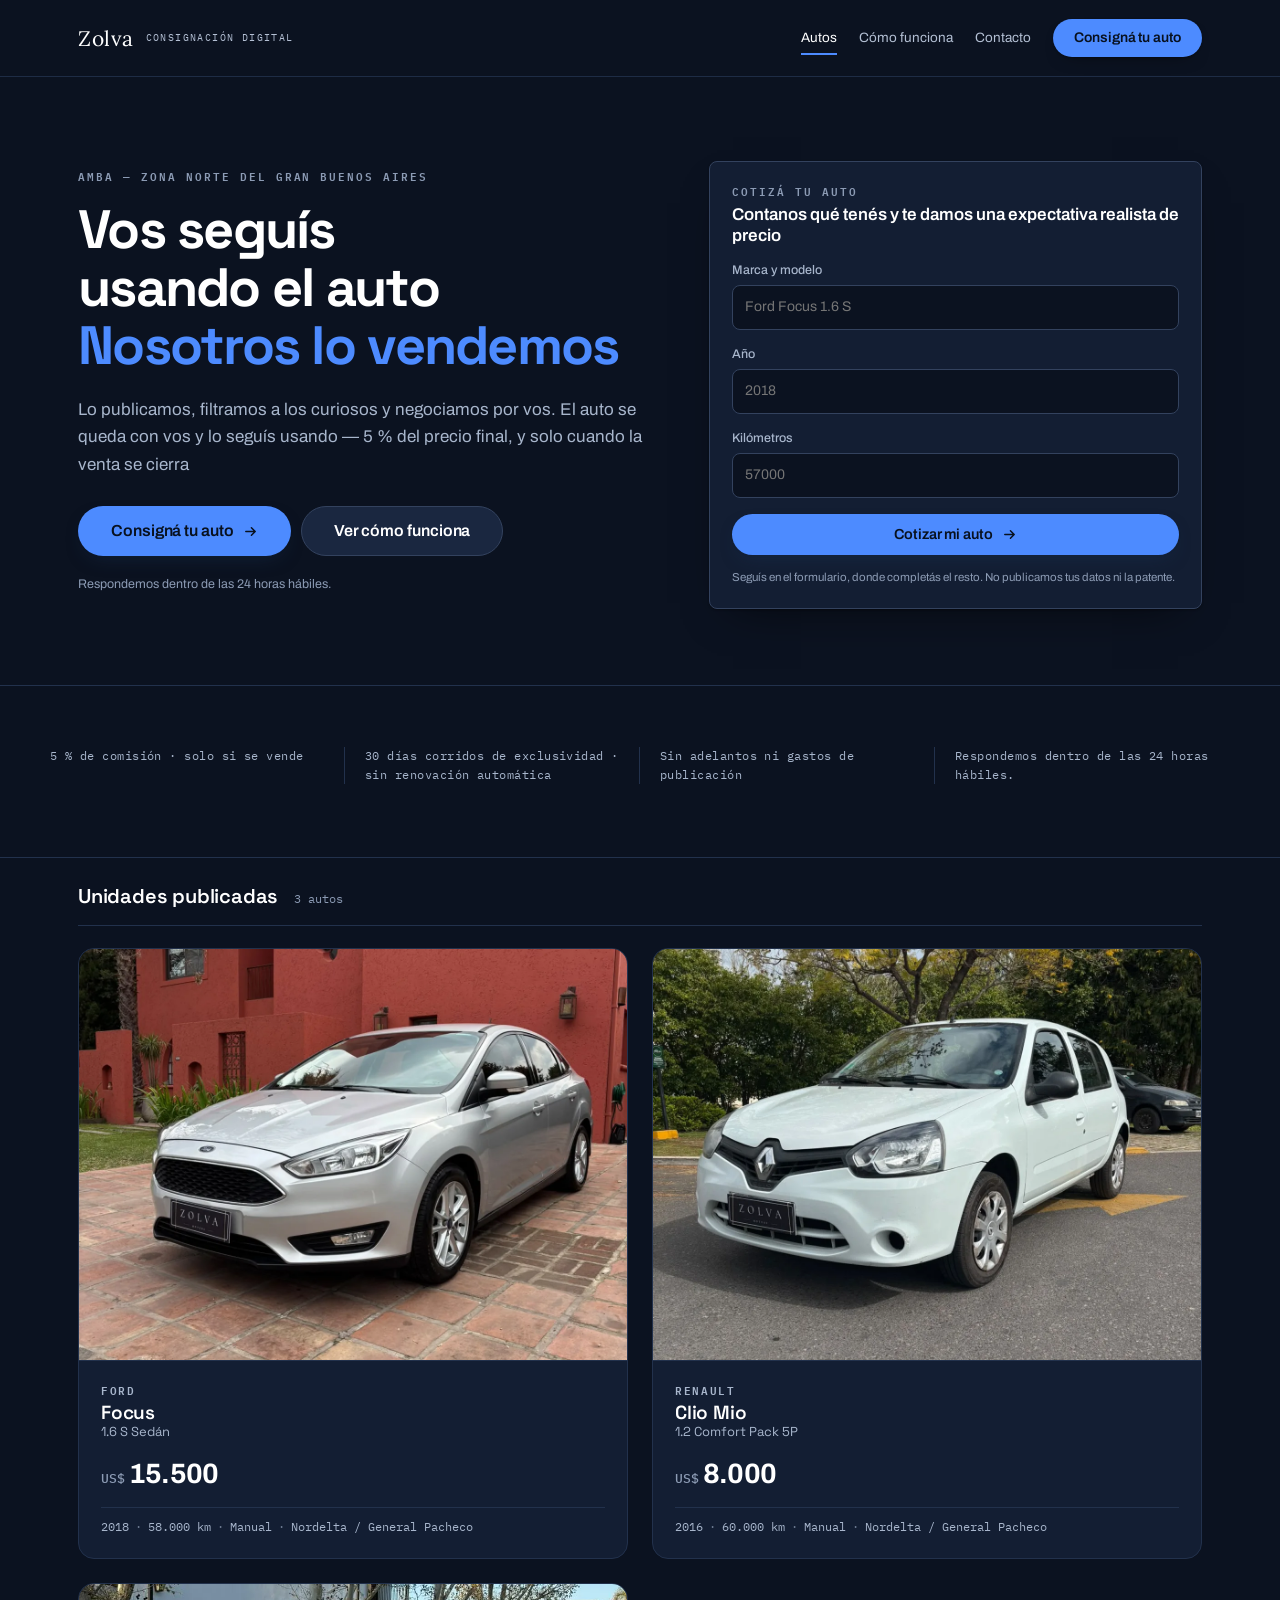
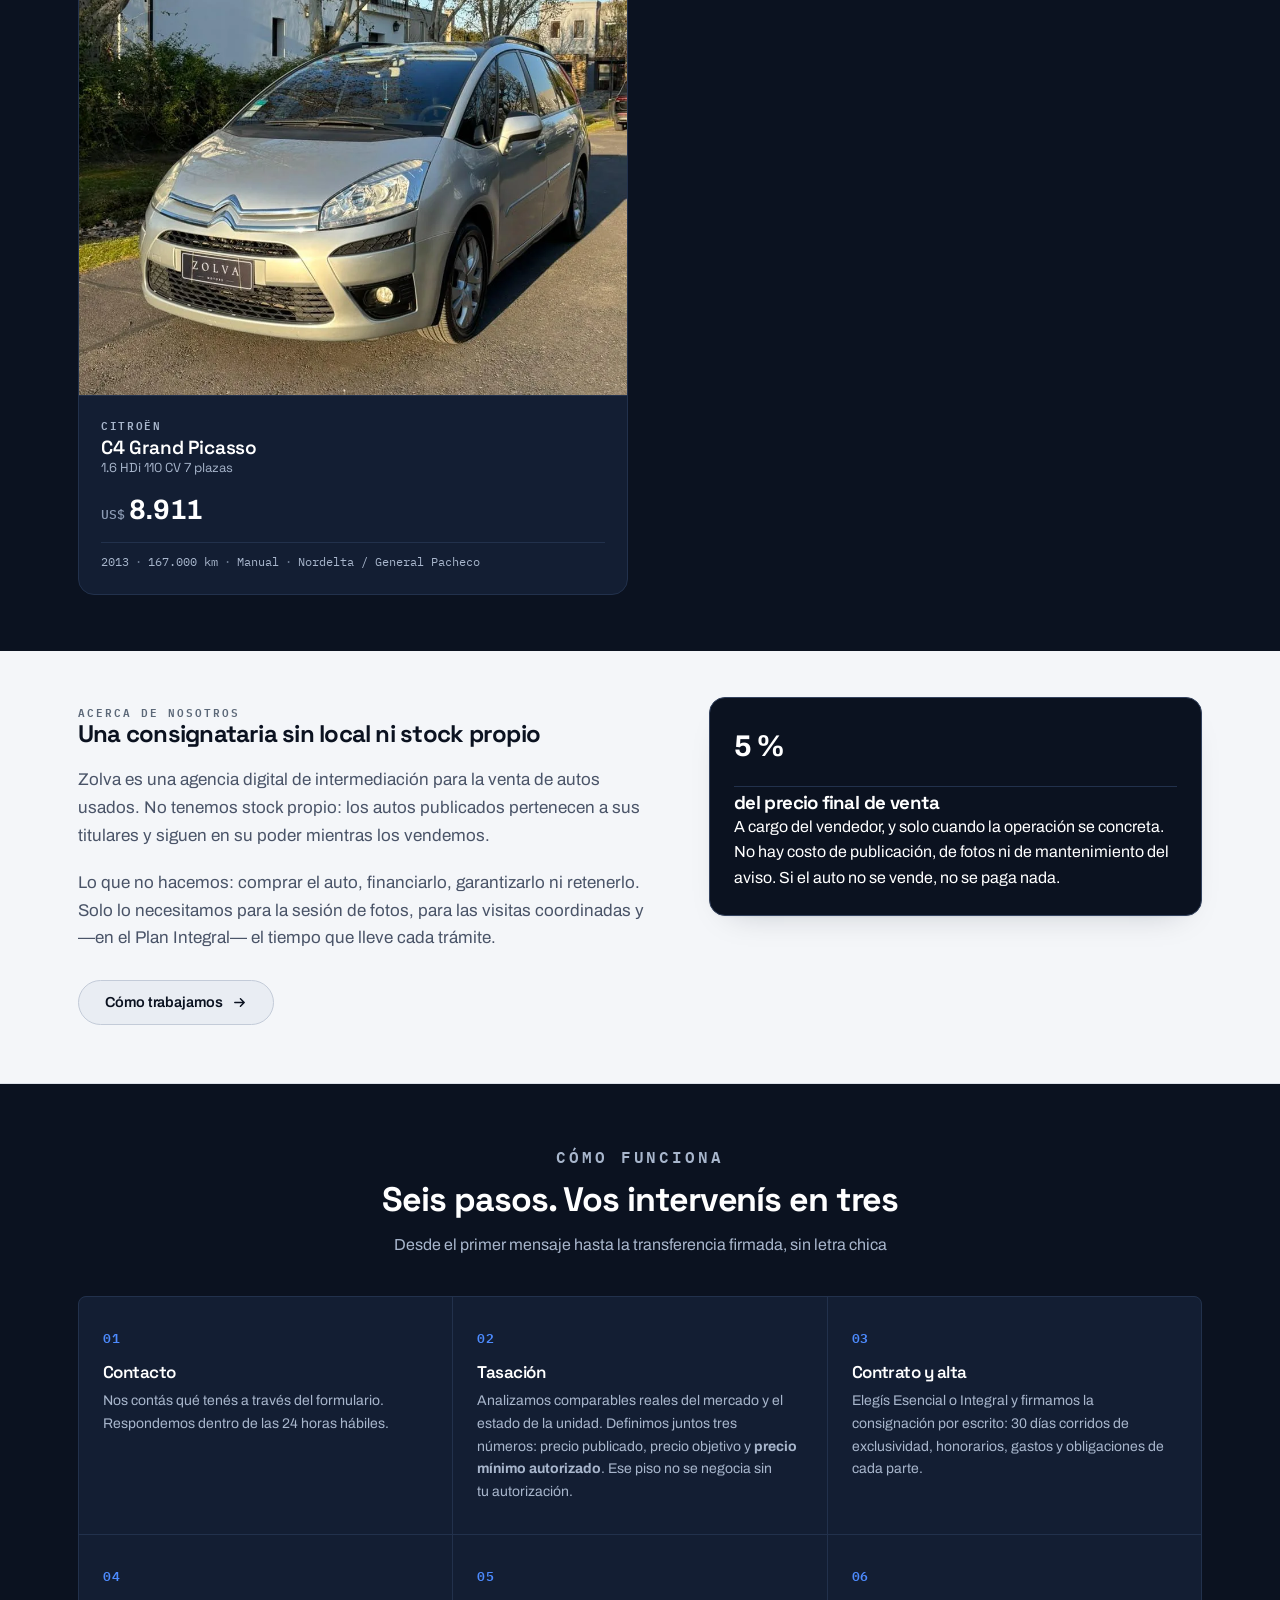
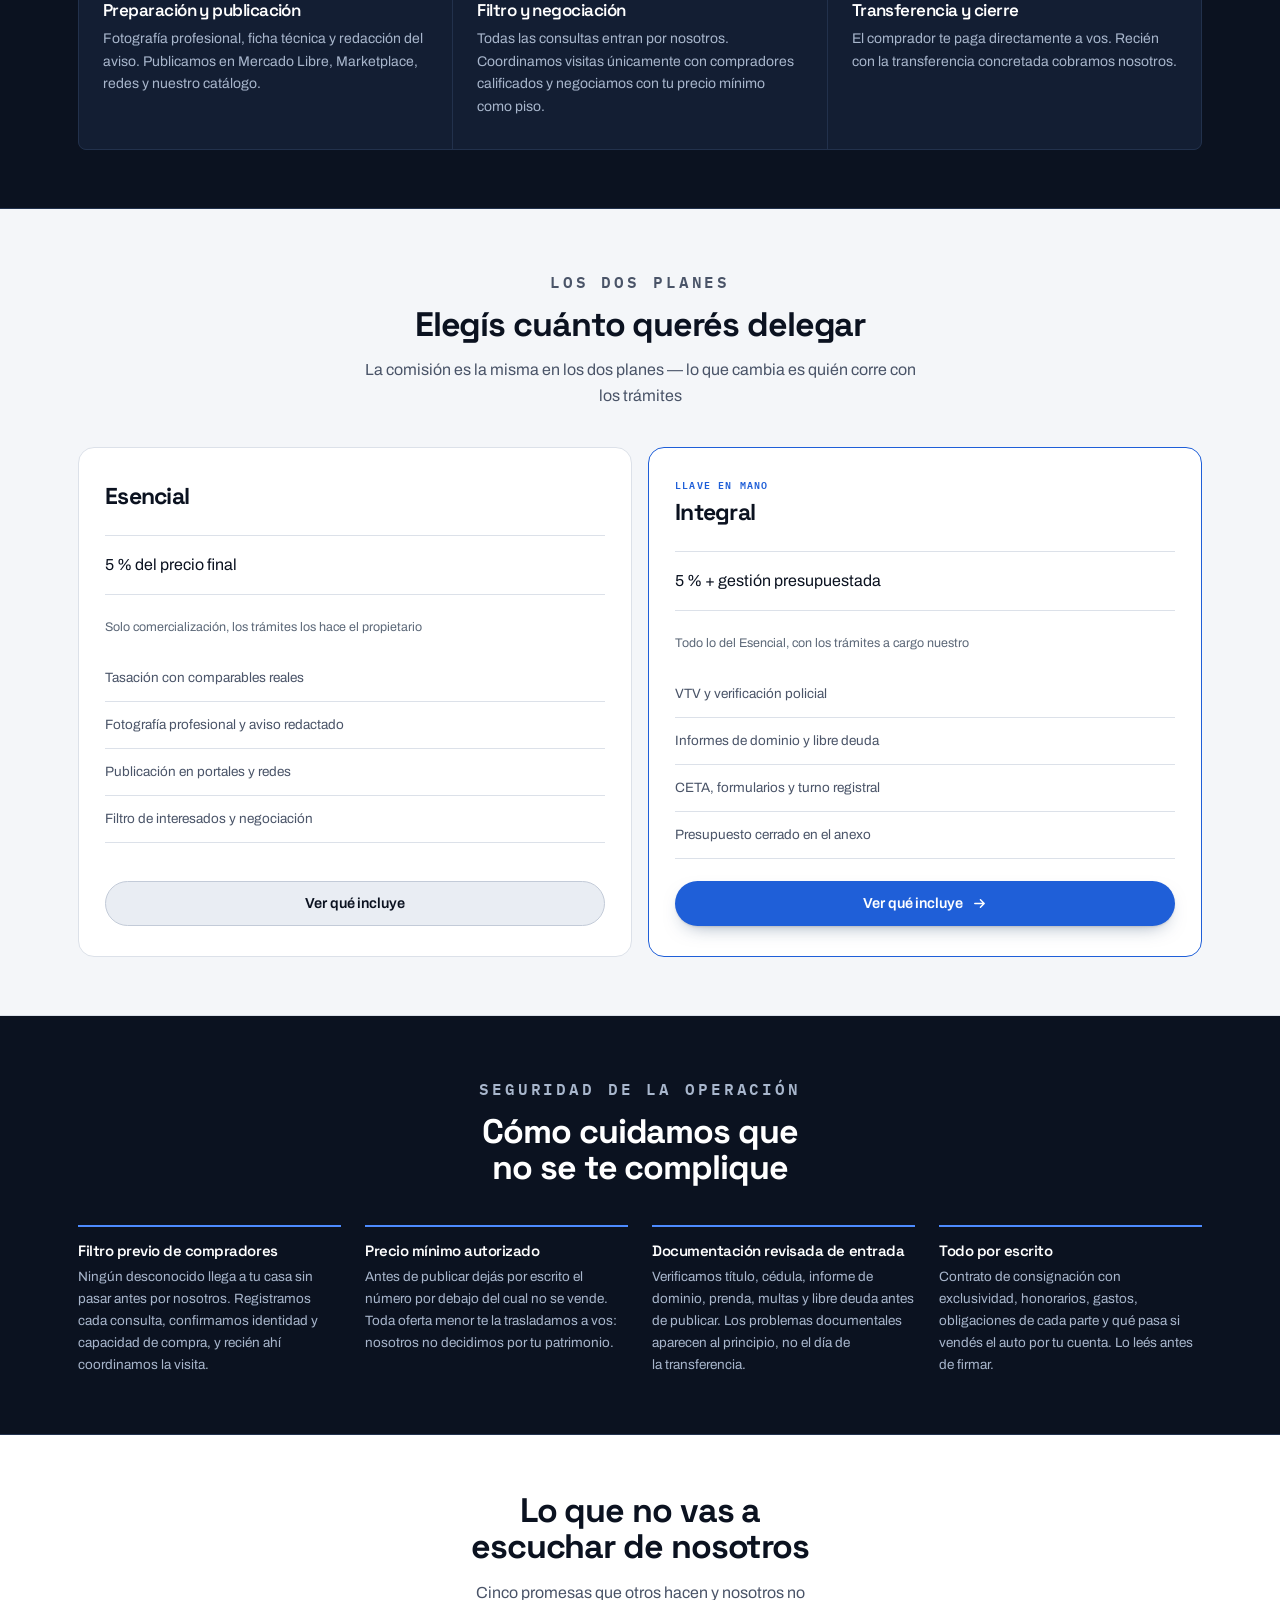
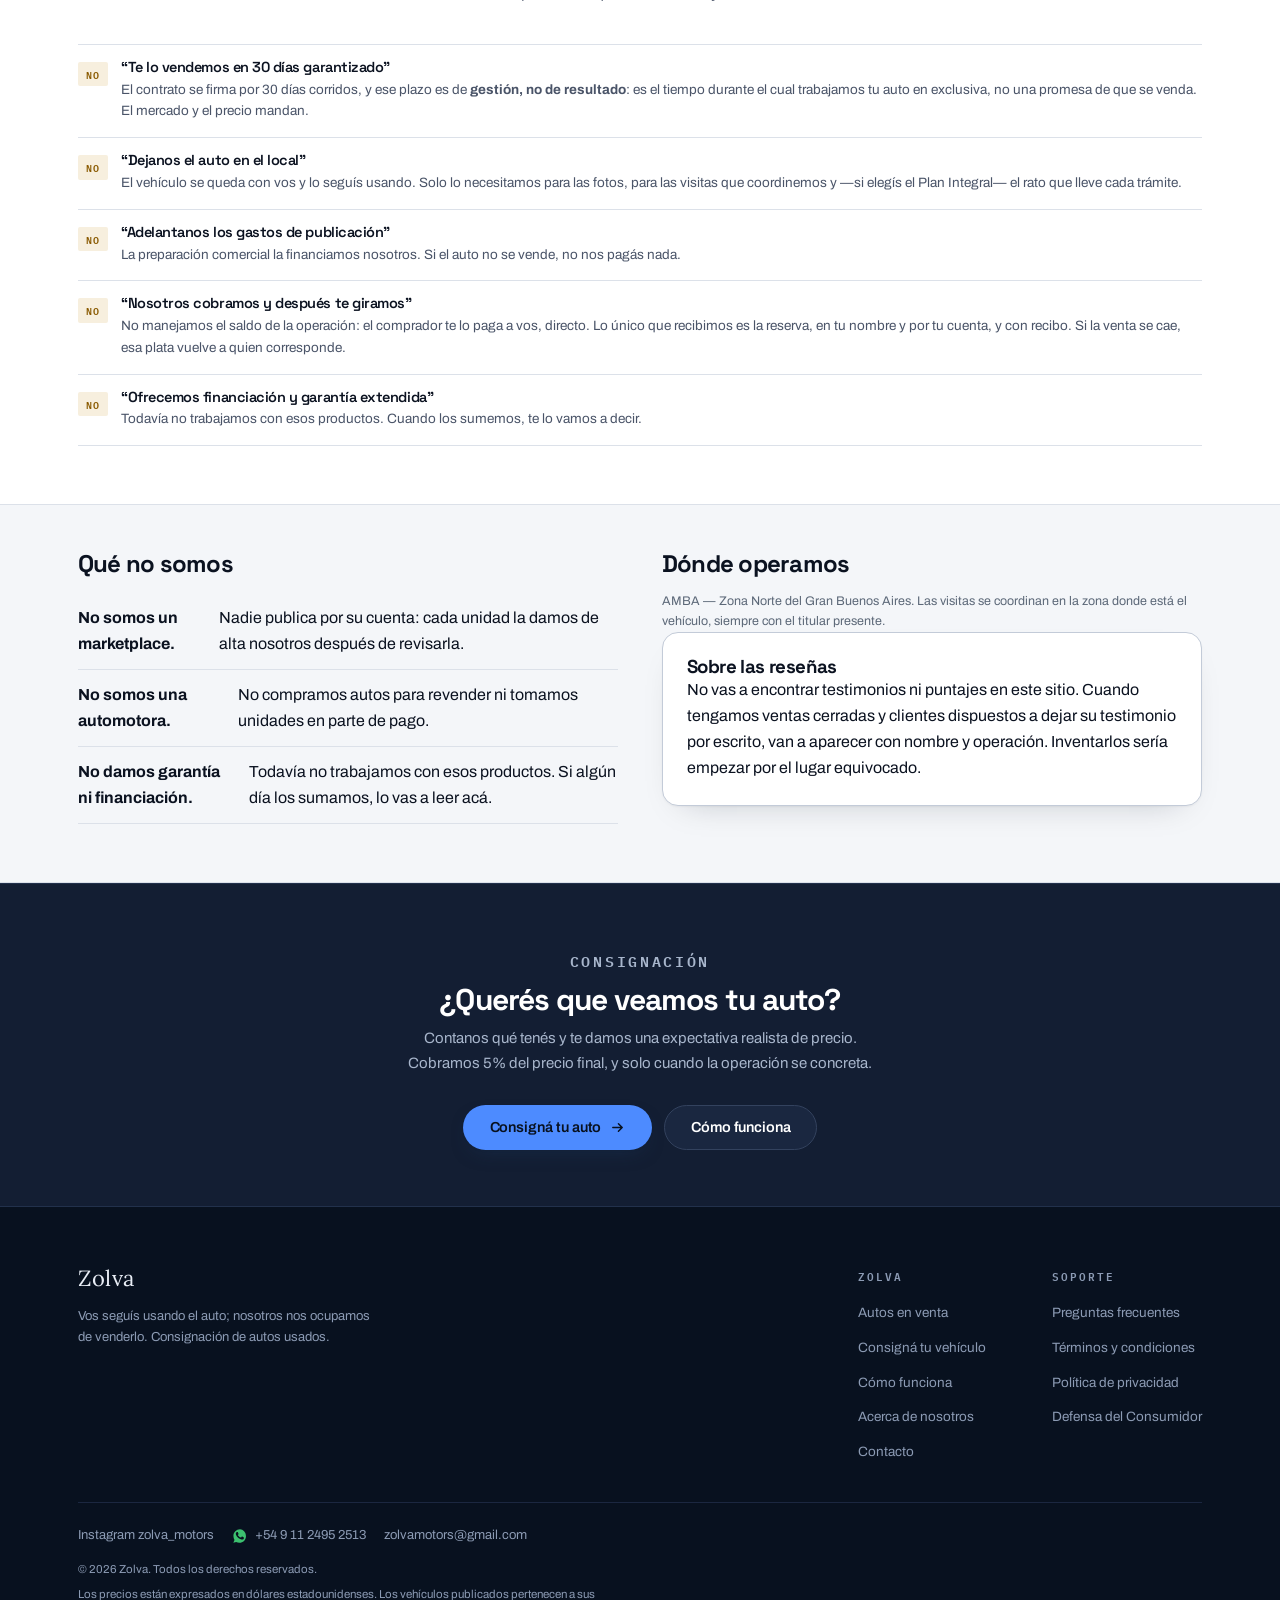
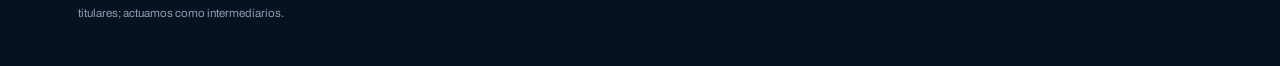
==== commit bc5a6cae: "Catalogo y orden del inicio" ====
--- a/index.html
+++ b/index.html
@@ -92,6 +92,62 @@
     <span class="band-item">Respondemos dentro de las 24 horas hábiles.</span>
   </div>
 </section>
+
+<section class="catalogo" id="catalogo">
+  <div class="wrap">
+    <div class="catalogo-head">
+      <h2 class="catalogo-titulo">Unidades publicadas</h2>
+      <p class="catalogo-cuenta mono" id="cuenta" role="status" aria-live="polite">3 autos</p>
+      
+    </div>
+    <div class="grilla grilla-curada" id="grilla">
+<article class="auto auto-curada" data-codigo="ZM-0001">
+  <a class="auto-link" href="autos/ford-focus-1-6-s-sedan-2018-zm-0001.html" aria-label="Ver ficha de Ford Focus 1.6 S Sedán 2018">
+    <div class="auto-foto">
+      
+      <img src="assets/autos/zm-0001/01.webp" alt="Ford Focus 1.6 S Sedán 2018" width="800" height="600" decoding="async">
+    </div>
+    <div class="auto-cuerpo">
+      <p class="auto-marca">Ford</p>
+      <h3 class="auto-modelo">Focus <span>1.6 S Sedán</span></h3>
+      <p class="auto-precio"><span class="cur">US$</span> 15.500</p>
+      <p class="auto-datos mono"><span>2018</span><i aria-hidden="true">·</i><span>58.000 km</span><i aria-hidden="true">·</i><span>Manual</span><i aria-hidden="true">·</i><span>Nordelta / General Pacheco</span></p>
+    </div>
+  </a>
+</article>
+<article class="auto auto-curada" data-codigo="ZM-0002">
+  <a class="auto-link" href="autos/renault-clio-mio-1-2-comfort-pack-5p-2016-zm-0002.html" aria-label="Ver ficha de Renault Clio Mio 1.2 Comfort Pack 5P 2016">
+    <div class="auto-foto">
+      
+      <img src="assets/autos/zm-0002/01.webp" alt="Renault Clio Mio 1.2 Comfort Pack 5P 2016" width="800" height="600" decoding="async">
+    </div>
+    <div class="auto-cuerpo">
+      <p class="auto-marca">Renault</p>
+      <h3 class="auto-modelo">Clio Mio <span>1.2 Comfort Pack 5P</span></h3>
+      <p class="auto-precio"><span class="cur">US$</span> 8.000</p>
+      <p class="auto-datos mono"><span>2016</span><i aria-hidden="true">·</i><span>60.000 km</span><i aria-hidden="true">·</i><span>Manual</span><i aria-hidden="true">·</i><span>Nordelta / General Pacheco</span></p>
+    </div>
+  </a>
+</article>
+<article class="auto auto-curada" data-codigo="ZM-0003">
+  <a class="auto-link" href="autos/citroen-c4-grand-picasso-1-6-hdi-110-cv-7-plazas-2013-zm-0003.html" aria-label="Ver ficha de Citroën C4 Grand Picasso 1.6 HDi 110 CV 7 plazas 2013">
+    <div class="auto-foto">
+      
+      <img src="assets/autos/zm-0003/01.webp" alt="Citroën C4 Grand Picasso 1.6 HDi 110 CV 7 plazas 2013" width="800" height="600" decoding="async">
+    </div>
+    <div class="auto-cuerpo">
+      <p class="auto-marca">Citroën</p>
+      <h3 class="auto-modelo">C4 Grand Picasso <span>1.6 HDi 110 CV 7 plazas</span></h3>
+      <p class="auto-precio"><span class="cur">US$</span> 8.911</p>
+      <p class="auto-datos mono"><span>2013</span><i aria-hidden="true">·</i><span>167.000 km</span><i aria-hidden="true">·</i><span>Manual</span><i aria-hidden="true">·</i><span>Nordelta / General Pacheco</span></p>
+    </div>
+  </a>
+</article>
+    </div>
+    <p class="sin-resultados" id="sinResultados" hidden></p>
+  </div>
+</section>
+
 <section class="claro" id="nosotros">
   <div class="wrap hero-grid">
     <div class="hero-copy">
@@ -104,7 +160,7 @@
       </div>
     </div>
     <div class="panel panel-oscuro">
-      <p class="plan-precio">5&nbsp;%</p>
+      <p class="plan-precio"><span class="big">5&nbsp;%</span></p>
       <h3>del precio final de venta</h3>
       <p>A cargo del vendedor, y solo cuando la operación se concreta. No hay costo de publicación, de fotos ni de mantenimiento del aviso. Si el auto no se vende, no se paga nada.</p>
     </div>
@@ -243,62 +299,6 @@
     </ul>
   </div>
 </section>
-
-<section class="catalogo" id="catalogo">
-  <div class="wrap">
-    <div class="catalogo-head">
-      <h2 class="catalogo-titulo">Unidades publicadas</h2>
-      <p class="catalogo-cuenta mono" id="cuenta" role="status" aria-live="polite">3 autos</p>
-      
-    </div>
-    <div class="grilla grilla-curada" id="grilla">
-<article class="auto auto-curada" data-codigo="ZM-0001">
-  <a class="auto-link" href="autos/ford-focus-1-6-s-sedan-2018-zm-0001.html" aria-label="Ver ficha de Ford Focus 1.6 S Sedán 2018">
-    <div class="auto-foto">
-      
-      <img src="assets/autos/zm-0001/01.webp" alt="Ford Focus 1.6 S Sedán 2018" width="800" height="600" decoding="async">
-    </div>
-    <div class="auto-cuerpo">
-      <p class="auto-marca">Ford</p>
-      <h3 class="auto-modelo">Focus <span>1.6 S Sedán</span></h3>
-      <p class="auto-precio"><span class="cur">US$</span> 15.500</p>
-      <p class="auto-datos mono"><span>2018</span><i aria-hidden="true">·</i><span>58.000 km</span><i aria-hidden="true">·</i><span>Manual</span><i aria-hidden="true">·</i><span>Nordelta / General Pacheco</span></p>
-    </div>
-  </a>
-</article>
-<article class="auto auto-curada" data-codigo="ZM-0002">
-  <a class="auto-link" href="autos/renault-clio-mio-1-2-comfort-pack-5p-2016-zm-0002.html" aria-label="Ver ficha de Renault Clio Mio 1.2 Comfort Pack 5P 2016">
-    <div class="auto-foto">
-      
-      <img src="assets/autos/zm-0002/01.webp" alt="Renault Clio Mio 1.2 Comfort Pack 5P 2016" width="800" height="600" decoding="async">
-    </div>
-    <div class="auto-cuerpo">
-      <p class="auto-marca">Renault</p>
-      <h3 class="auto-modelo">Clio Mio <span>1.2 Comfort Pack 5P</span></h3>
-      <p class="auto-precio"><span class="cur">US$</span> 8.000</p>
-      <p class="auto-datos mono"><span>2016</span><i aria-hidden="true">·</i><span>60.000 km</span><i aria-hidden="true">·</i><span>Manual</span><i aria-hidden="true">·</i><span>Nordelta / General Pacheco</span></p>
-    </div>
-  </a>
-</article>
-<article class="auto auto-curada" data-codigo="ZM-0003">
-  <a class="auto-link" href="autos/citroen-c4-grand-picasso-1-6-hdi-110-cv-7-plazas-2013-zm-0003.html" aria-label="Ver ficha de Citroën C4 Grand Picasso 1.6 HDi 110 CV 7 plazas 2013">
-    <div class="auto-foto">
-      
-      <img src="assets/autos/zm-0003/01.webp" alt="Citroën C4 Grand Picasso 1.6 HDi 110 CV 7 plazas 2013" width="800" height="600" decoding="async">
-    </div>
-    <div class="auto-cuerpo">
-      <p class="auto-marca">Citroën</p>
-      <h3 class="auto-modelo">C4 Grand Picasso <span>1.6 HDi 110 CV 7 plazas</span></h3>
-      <p class="auto-precio"><span class="cur">US$</span> 8.911</p>
-      <p class="auto-datos mono"><span>2013</span><i aria-hidden="true">·</i><span>167.000 km</span><i aria-hidden="true">·</i><span>Manual</span><i aria-hidden="true">·</i><span>Nordelta / General Pacheco</span></p>
-    </div>
-  </a>
-</article>
-    </div>
-    <p class="sin-resultados" id="sinResultados" hidden></p>
-  </div>
-</section>
-
 <section class="claro">
   <div class="wrap trans-grid">
     <div>
--- a/assets/styles.css
+++ b/assets/styles.css
@@ -1109,4 +1109,4 @@
 .contacto-datos dt{font-family:"IBM Plex Mono",monospace;font-size:10px;font-weight:600;letter-spacing:.14em;text-transform:uppercase;color:var(--ink-3);flex:none;}
 .contacto-datos dd{margin:0;font-size:14.5px;text-align:right;flex:1 1 60%;}
 @media (max-width:560px){ .contacto-datos dd{text-align:left;flex-basis:100%;} }
-
+.panel-oscuro>.plan-precio:first-child{margin-top:0;padding-top:0;border-top:0;}
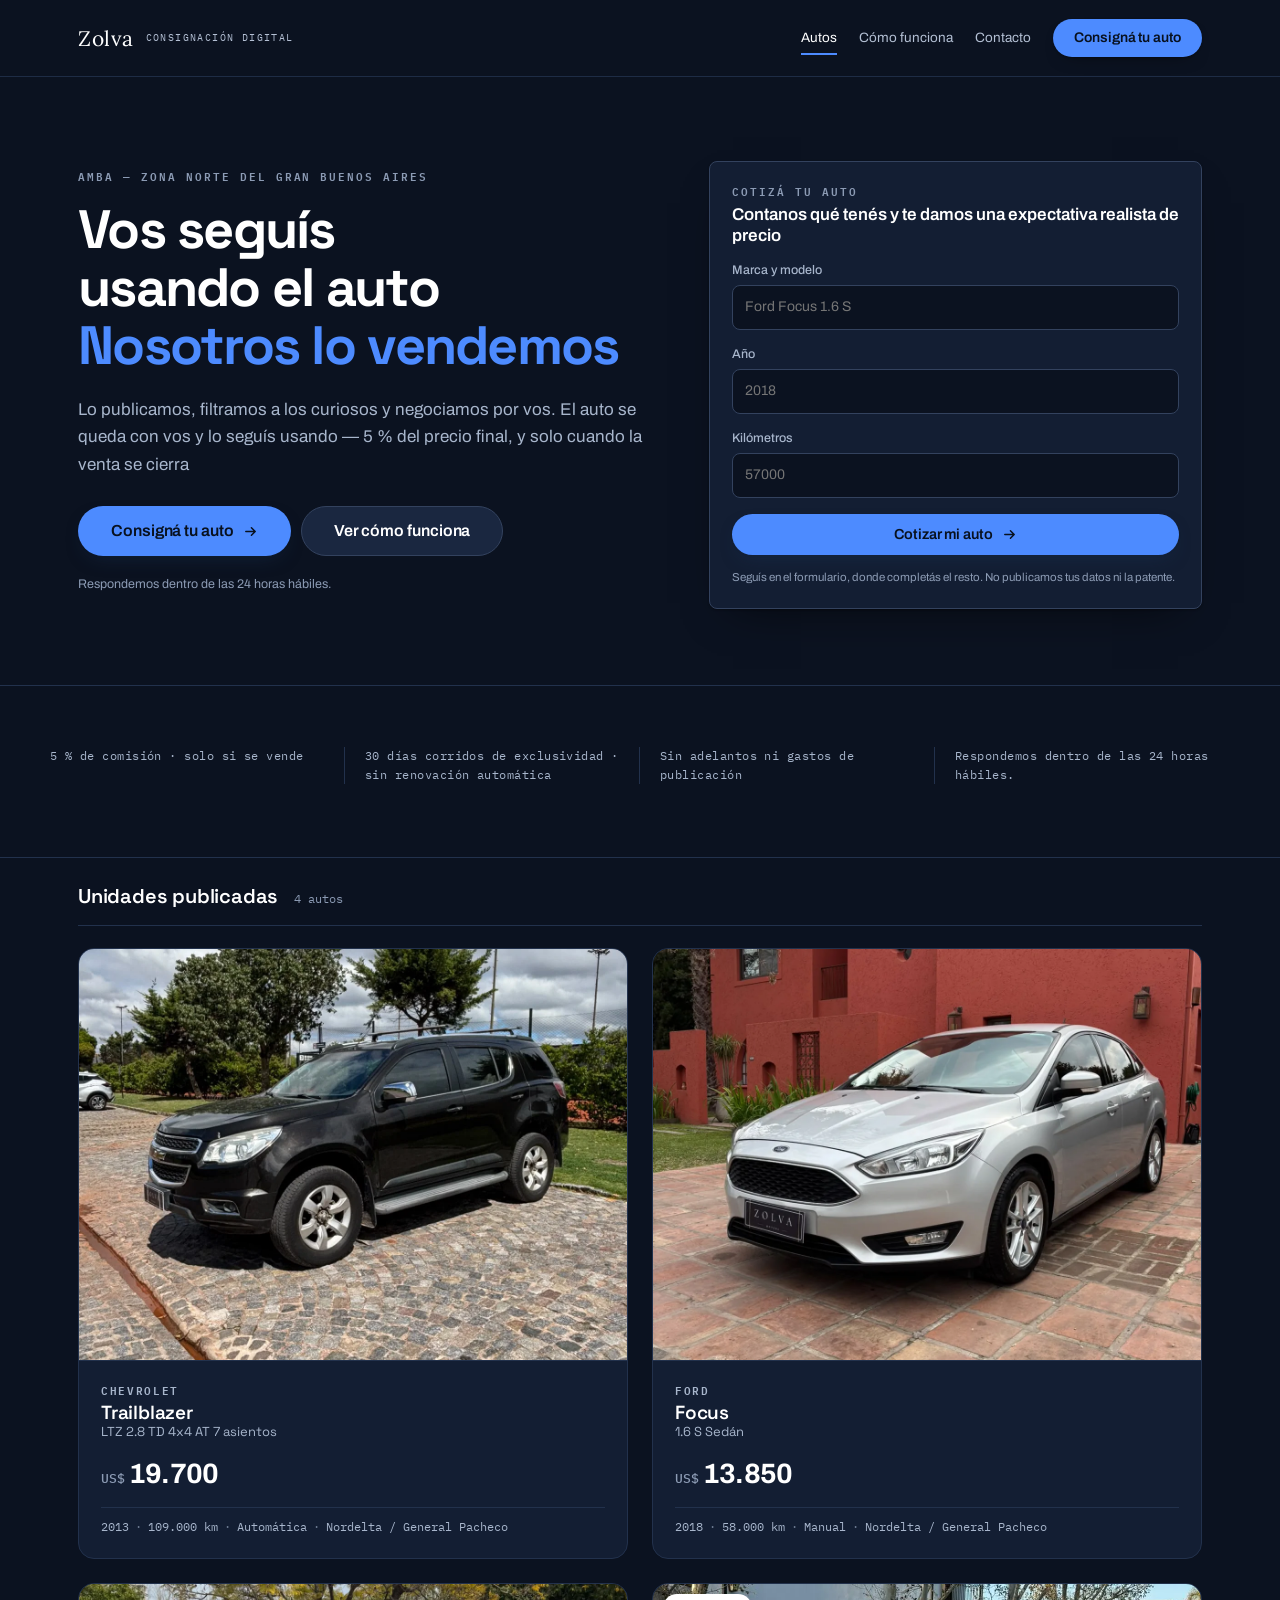
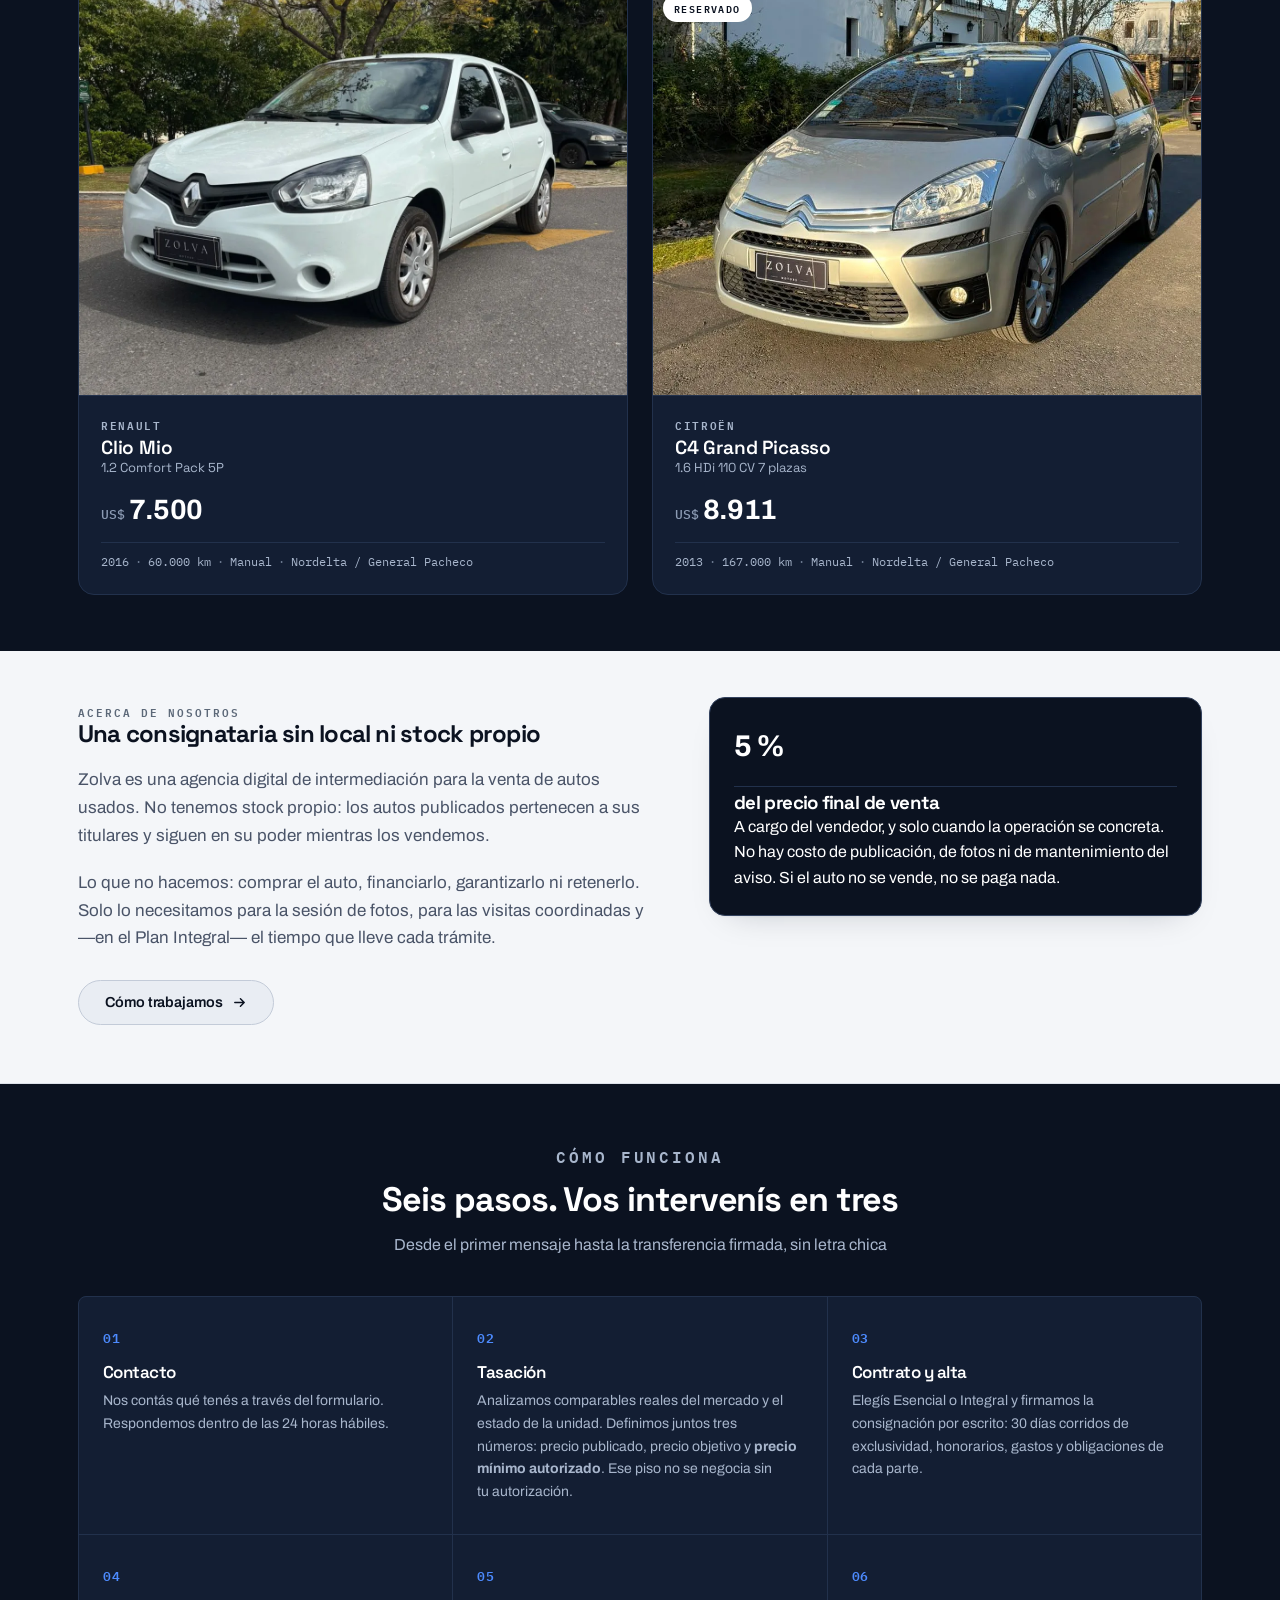
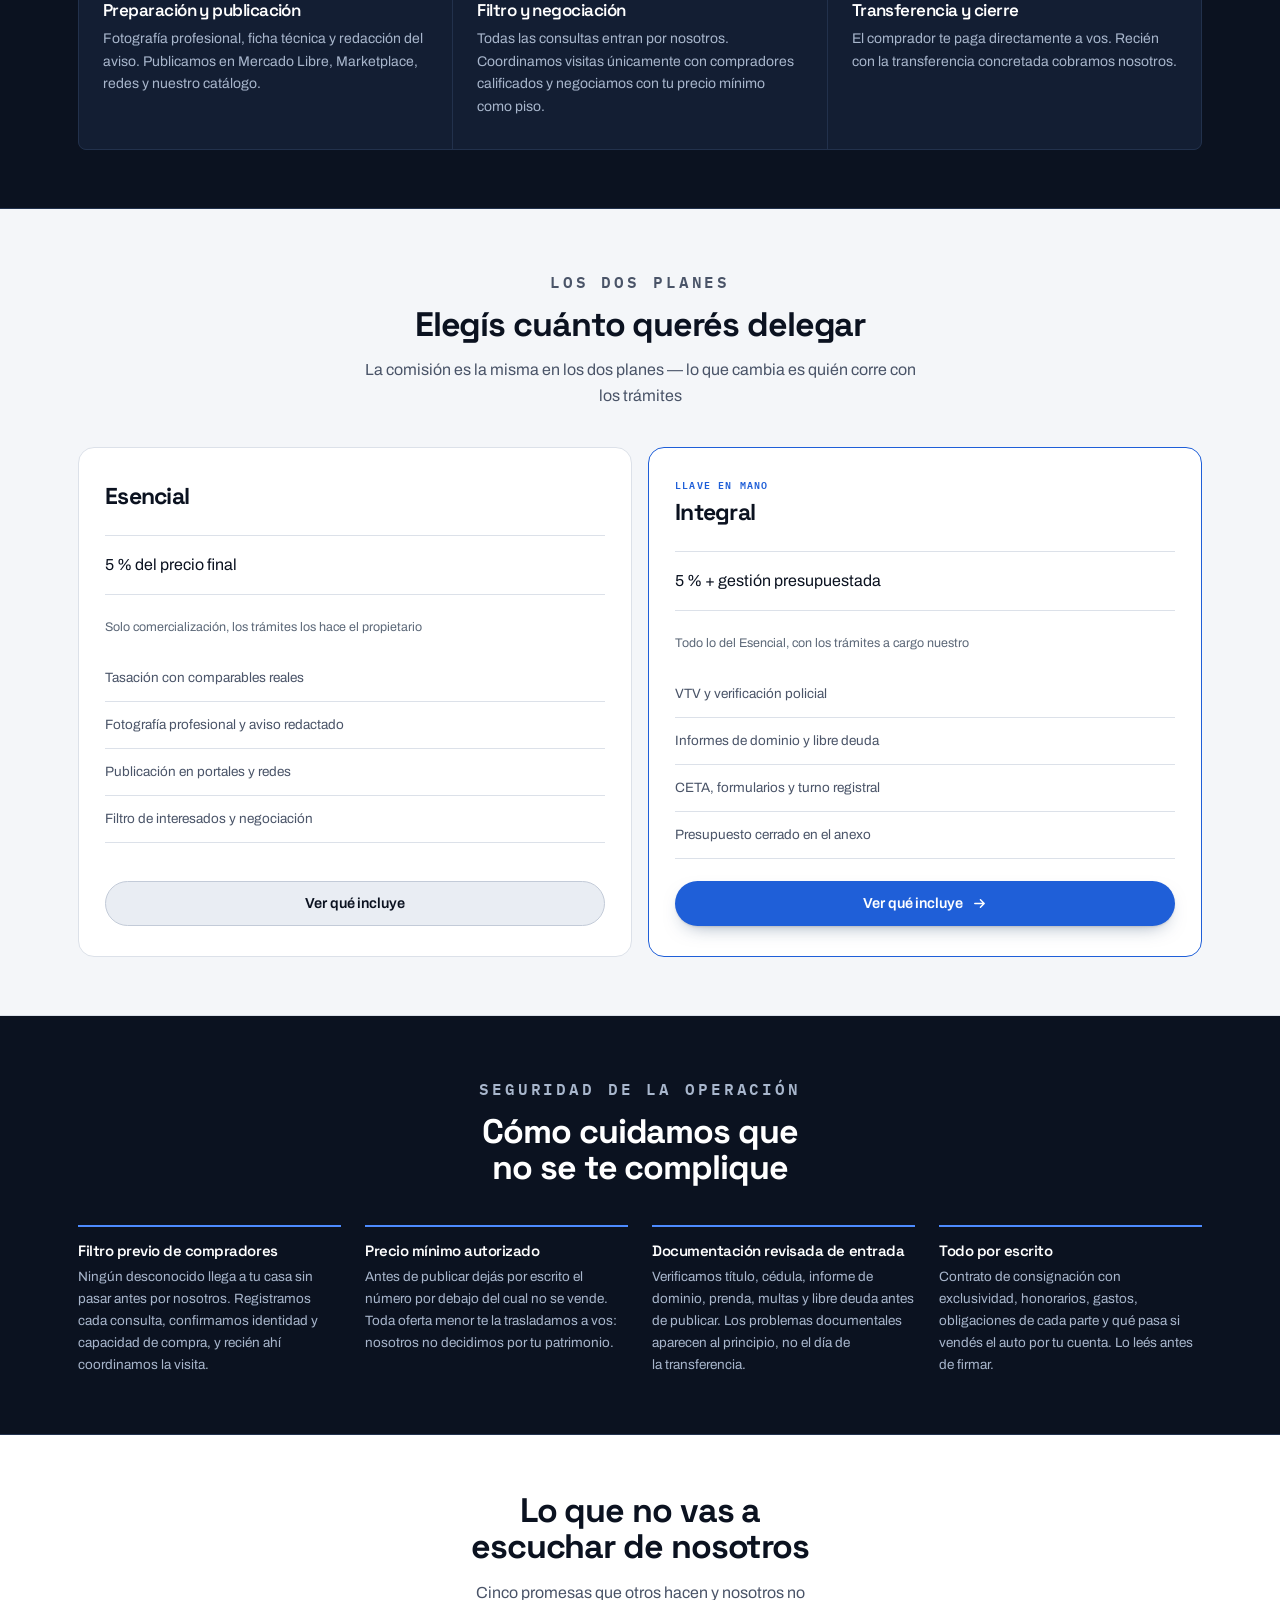
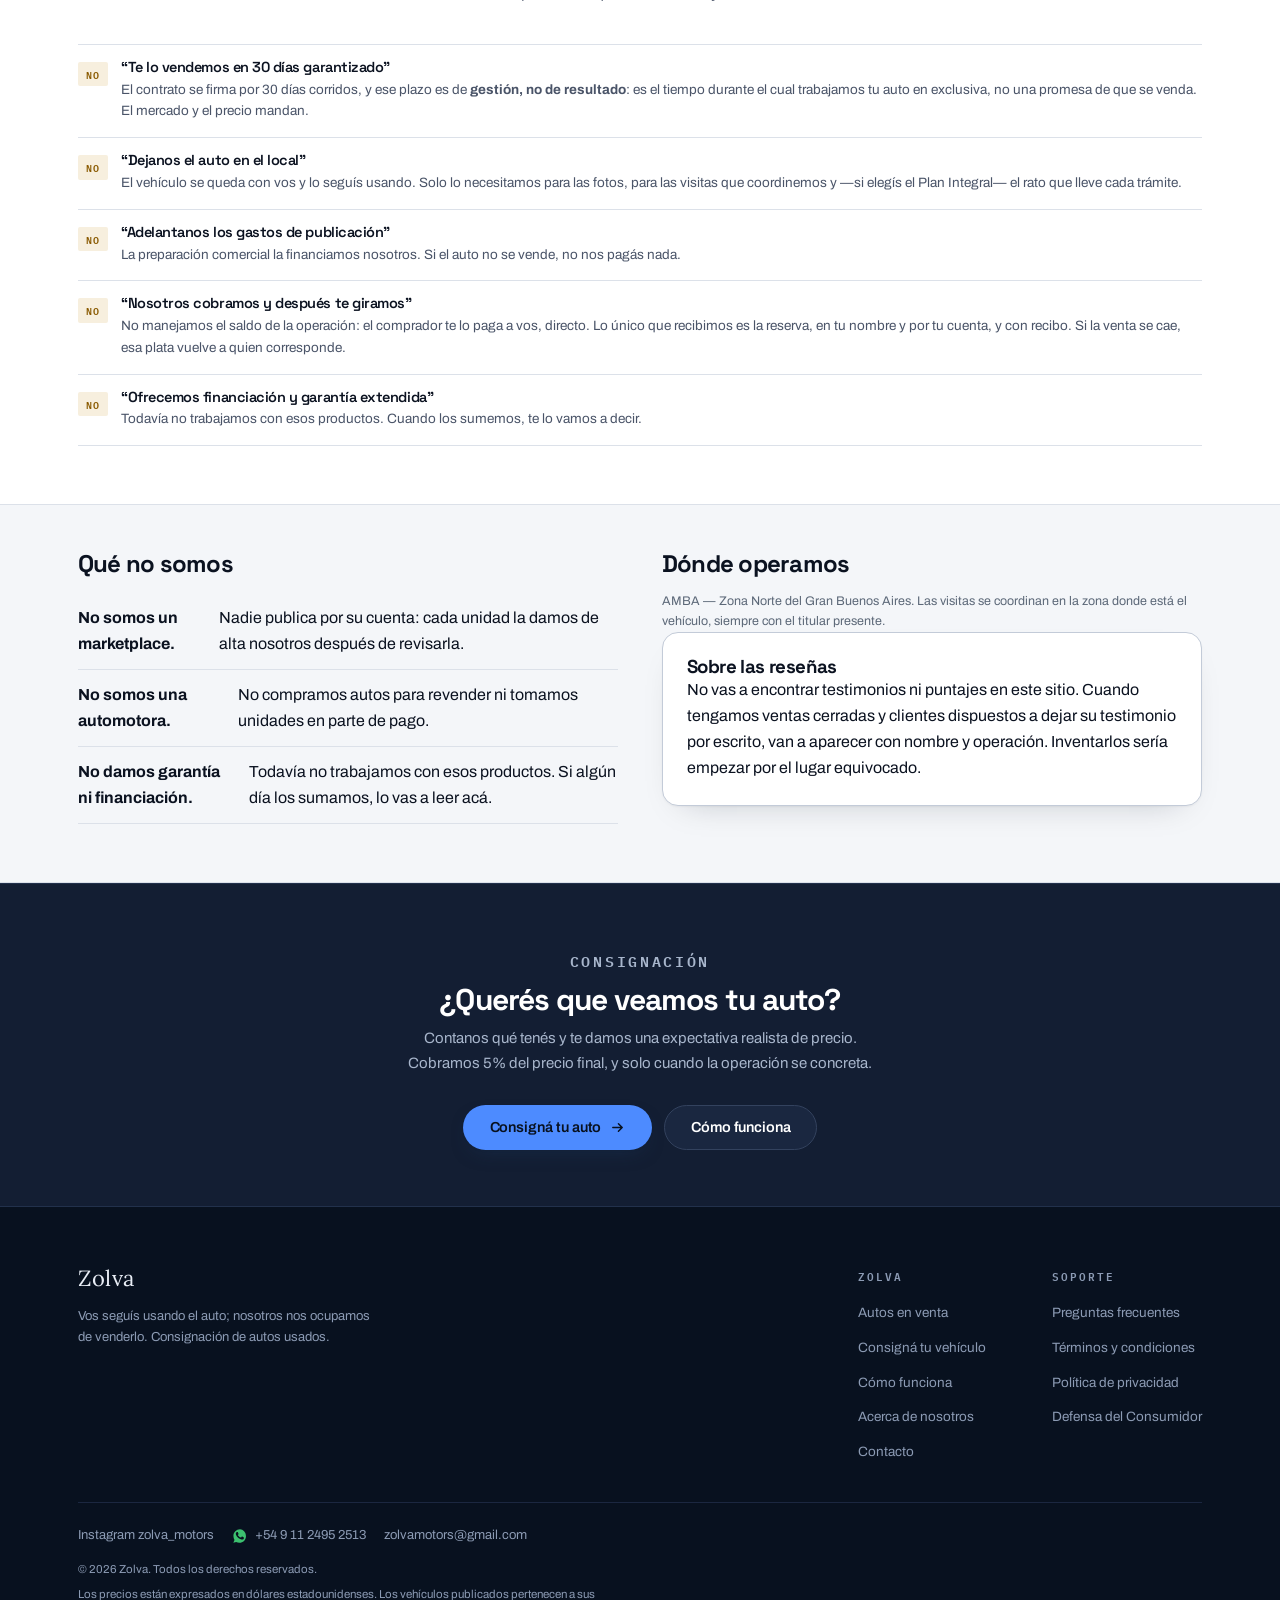
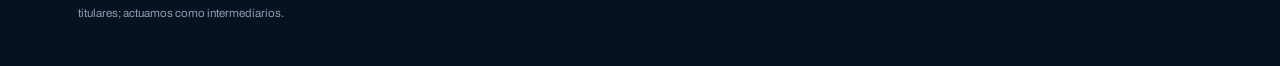
==== commit 2bfa159d: "Actualizar web" ====
--- a/index.html
+++ b/index.html
@@ -97,10 +97,24 @@
   <div class="wrap">
     <div class="catalogo-head">
       <h2 class="catalogo-titulo">Unidades publicadas</h2>
-      <p class="catalogo-cuenta mono" id="cuenta" role="status" aria-live="polite">3 autos</p>
+      <p class="catalogo-cuenta mono" id="cuenta" role="status" aria-live="polite">4 autos</p>
       
     </div>
     <div class="grilla grilla-curada" id="grilla">
+<article class="auto auto-curada" data-codigo="ZM-0004">
+  <a class="auto-link" href="autos/chevrolet-trailblazer-ltz-2-8-td-4x4-at-7-asientos-2013-zm-0004.html" aria-label="Ver ficha de Chevrolet Trailblazer LTZ 2.8 TD 4x4 AT 7 asientos 2013">
+    <div class="auto-foto">
+      
+      <img src="assets/autos/zm-0004/01.webp" alt="Chevrolet Trailblazer LTZ 2.8 TD 4x4 AT 7 asientos 2013" width="800" height="600" decoding="async">
+    </div>
+    <div class="auto-cuerpo">
+      <p class="auto-marca">Chevrolet</p>
+      <h3 class="auto-modelo">Trailblazer <span>LTZ 2.8 TD 4x4 AT 7 asientos</span></h3>
+      <p class="auto-precio"><span class="cur">US$</span> 19.700</p>
+      <p class="auto-datos mono"><span>2013</span><i aria-hidden="true">·</i><span>109.000 km</span><i aria-hidden="true">·</i><span>Automática</span><i aria-hidden="true">·</i><span>Nordelta / General Pacheco</span></p>
+    </div>
+  </a>
+</article>
 <article class="auto auto-curada" data-codigo="ZM-0001">
   <a class="auto-link" href="autos/ford-focus-1-6-s-sedan-2018-zm-0001.html" aria-label="Ver ficha de Ford Focus 1.6 S Sedán 2018">
     <div class="auto-foto">
@@ -110,7 +124,7 @@
     <div class="auto-cuerpo">
       <p class="auto-marca">Ford</p>
       <h3 class="auto-modelo">Focus <span>1.6 S Sedán</span></h3>
-      <p class="auto-precio"><span class="cur">US$</span> 15.500</p>
+      <p class="auto-precio"><span class="cur">US$</span> 13.850</p>
       <p class="auto-datos mono"><span>2018</span><i aria-hidden="true">·</i><span>58.000 km</span><i aria-hidden="true">·</i><span>Manual</span><i aria-hidden="true">·</i><span>Nordelta / General Pacheco</span></p>
     </div>
   </a>
@@ -124,7 +138,7 @@
     <div class="auto-cuerpo">
       <p class="auto-marca">Renault</p>
       <h3 class="auto-modelo">Clio Mio <span>1.2 Comfort Pack 5P</span></h3>
-      <p class="auto-precio"><span class="cur">US$</span> 8.000</p>
+      <p class="auto-precio"><span class="cur">US$</span> 7.500</p>
       <p class="auto-datos mono"><span>2016</span><i aria-hidden="true">·</i><span>60.000 km</span><i aria-hidden="true">·</i><span>Manual</span><i aria-hidden="true">·</i><span>Nordelta / General Pacheco</span></p>
     </div>
   </a>
@@ -132,7 +146,7 @@
 <article class="auto auto-curada" data-codigo="ZM-0003">
   <a class="auto-link" href="autos/citroen-c4-grand-picasso-1-6-hdi-110-cv-7-plazas-2013-zm-0003.html" aria-label="Ver ficha de Citroën C4 Grand Picasso 1.6 HDi 110 CV 7 plazas 2013">
     <div class="auto-foto">
-      
+      <span class="badge badge-reservado">Reservado</span>
       <img src="assets/autos/zm-0003/01.webp" alt="Citroën C4 Grand Picasso 1.6 HDi 110 CV 7 plazas 2013" width="800" height="600" decoding="async">
     </div>
     <div class="auto-cuerpo">
@@ -332,7 +346,7 @@
     </div>
   </div>
 </section>
-<script type="application/json" id="datosCatalogo">[{"codigo":"ZM-0001","estado":"disponible","destacado":false,"marca":"Ford","modelo":"Focus","version":"1.6 S Sedán","anio":2018,"km":58000,"combustible":"Nafta","transmision":"Manual","carroceria":"Sedán","precio_usd":15500,"localidad":"Nordelta / General Pacheco","fecha_publicacion":"2026-09-24","url":"autos/ford-focus-1-6-s-sedan-2018-zm-0001.html","nombre":"Ford Focus 1.6 S Sedán 2018","foto":"/assets/autos/zm-0001/01.webp"},{"codigo":"ZM-0002","estado":"disponible","destacado":false,"marca":"Renault","modelo":"Clio Mio","version":"1.2 Comfort Pack 5P","anio":2016,"km":60000,"combustible":"Nafta","transmision":"Manual","carroceria":"Hatchback","precio_usd":8000,"localidad":"Nordelta / General Pacheco","fecha_publicacion":"2026-09-24","url":"autos/renault-clio-mio-1-2-comfort-pack-5p-2016-zm-0002.html","nombre":"Renault Clio Mio 1.2 Comfort Pack 5P 2016","foto":"/assets/autos/zm-0002/01.webp"},{"codigo":"ZM-0003","estado":"disponible","destacado":false,"marca":"Citroën","modelo":"C4 Grand Picasso","version":"1.6 HDi 110 CV 7 plazas","anio":2013,"km":167000,"combustible":"Diesel","transmision":"Manual","carroceria":"Monovolumen","precio_usd":8911,"localidad":"Nordelta / General Pacheco","fecha_publicacion":"2026-09-24","url":"autos/citroen-c4-grand-picasso-1-6-hdi-110-cv-7-plazas-2013-zm-0003.html","nombre":"Citroën C4 Grand Picasso 1.6 HDi 110 CV 7 plazas 2013","foto":"/assets/autos/zm-0003/01.webp"}]</script>
+<script type="application/json" id="datosCatalogo">[{"codigo":"ZM-0001","estado":"disponible","destacado":false,"marca":"Ford","modelo":"Focus","version":"1.6 S Sedán","anio":2018,"km":58000,"combustible":"Nafta","transmision":"Manual","carroceria":"Sedán","precio_usd":13850,"localidad":"Nordelta / General Pacheco","fecha_publicacion":"2026-09-24","url":"autos/ford-focus-1-6-s-sedan-2018-zm-0001.html","nombre":"Ford Focus 1.6 S Sedán 2018","foto":"/assets/autos/zm-0001/01.webp"},{"codigo":"ZM-0002","estado":"disponible","destacado":false,"marca":"Renault","modelo":"Clio Mio","version":"1.2 Comfort Pack 5P","anio":2016,"km":60000,"combustible":"Nafta","transmision":"Manual","carroceria":"Hatchback","precio_usd":7500,"localidad":"Nordelta / General Pacheco","fecha_publicacion":"2026-09-24","url":"autos/renault-clio-mio-1-2-comfort-pack-5p-2016-zm-0002.html","nombre":"Renault Clio Mio 1.2 Comfort Pack 5P 2016","foto":"/assets/autos/zm-0002/01.webp"},{"codigo":"ZM-0003","estado":"reservado","destacado":false,"marca":"Citroën","modelo":"C4 Grand Picasso","version":"1.6 HDi 110 CV 7 plazas","anio":2013,"km":167000,"combustible":"Diesel","transmision":"Manual","carroceria":"Monovolumen","precio_usd":8911,"localidad":"Nordelta / General Pacheco","fecha_publicacion":"2026-09-24","url":"autos/citroen-c4-grand-picasso-1-6-hdi-110-cv-7-plazas-2013-zm-0003.html","nombre":"Citroën C4 Grand Picasso 1.6 HDi 110 CV 7 plazas 2013","foto":"/assets/autos/zm-0003/01.webp"},{"codigo":"ZM-0004","estado":"disponible","destacado":false,"marca":"Chevrolet","modelo":"Trailblazer","version":"LTZ 2.8 TD 4x4 AT 7 asientos","anio":2013,"km":109000,"combustible":"Diesel","transmision":"Automática","carroceria":"SUV","precio_usd":19700,"localidad":"Nordelta / General Pacheco","fecha_publicacion":"2026-10-18","url":"autos/chevrolet-trailblazer-ltz-2-8-td-4x4-at-7-asientos-2013-zm-0004.html","nombre":"Chevrolet Trailblazer LTZ 2.8 TD 4x4 AT 7 asientos 2013","foto":"/assets/autos/zm-0004/01.webp"}]</script>
 </main>
 
 <footer class="pie">
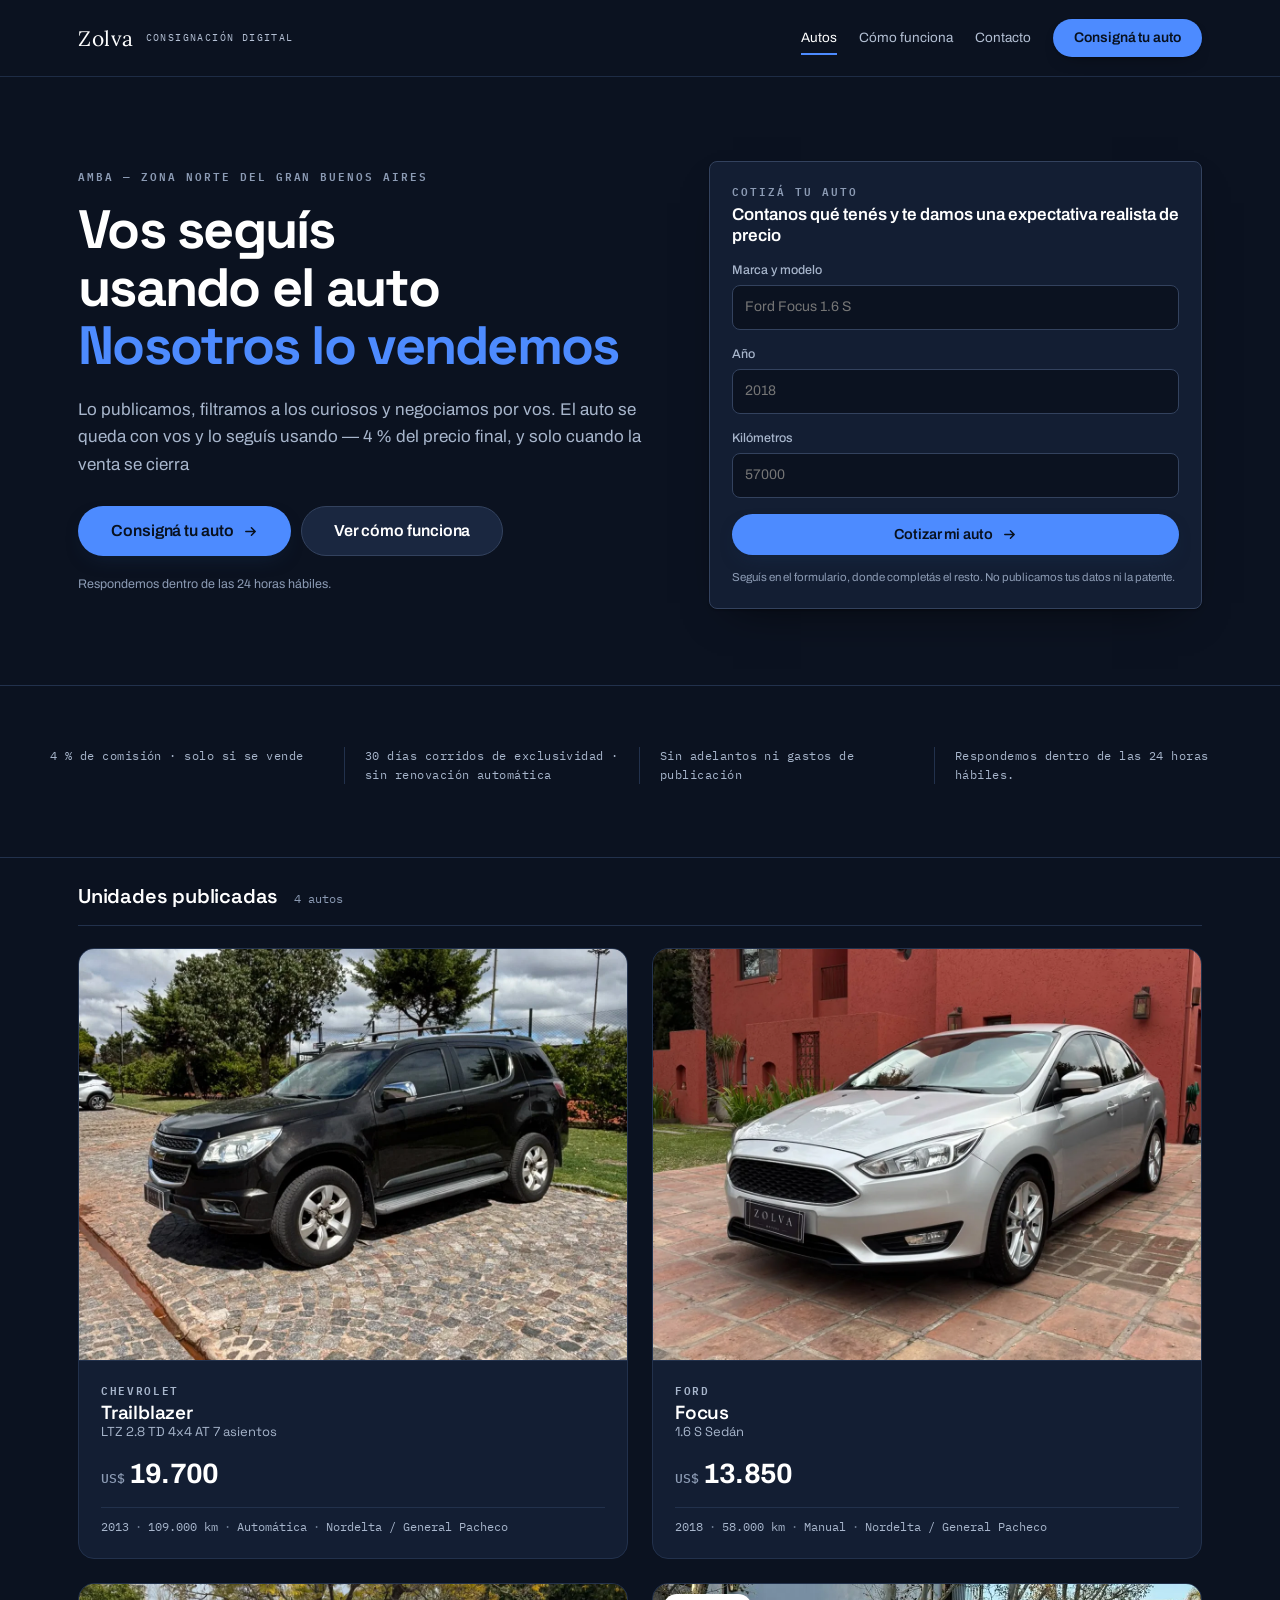
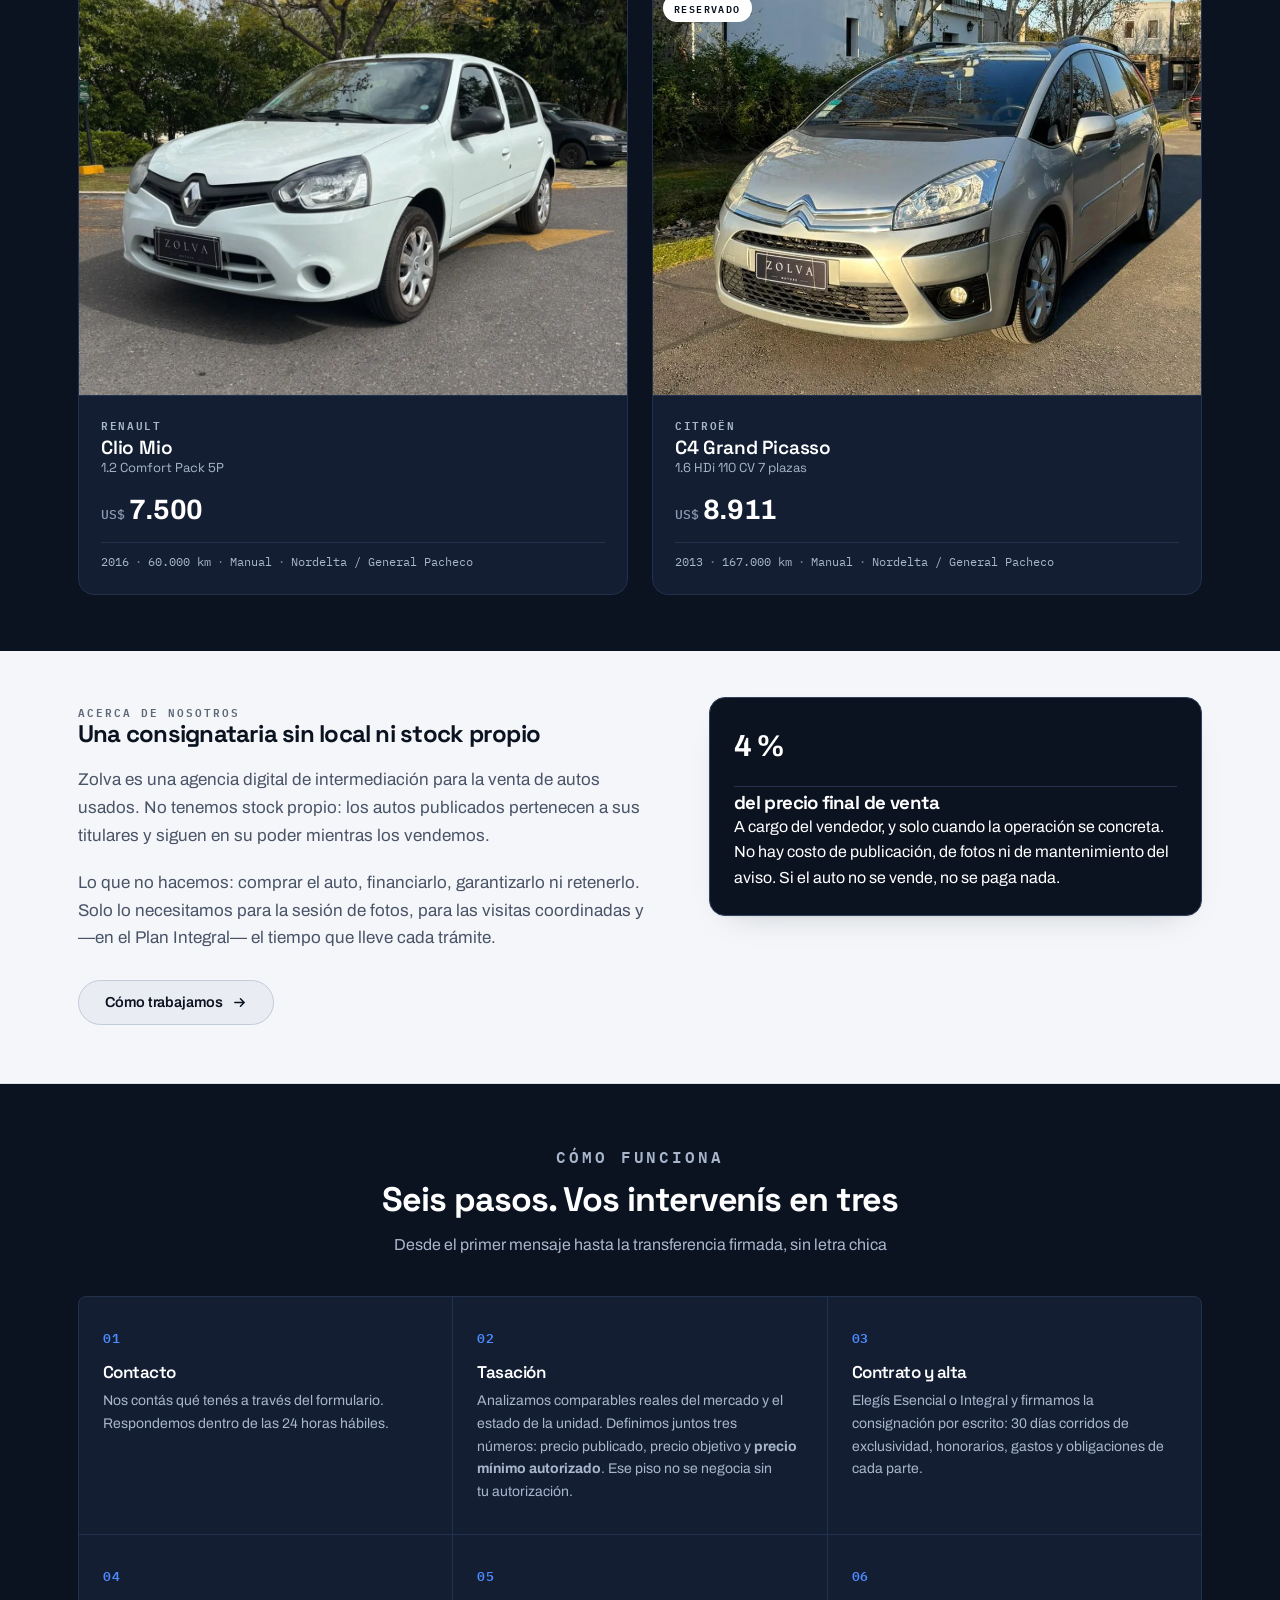
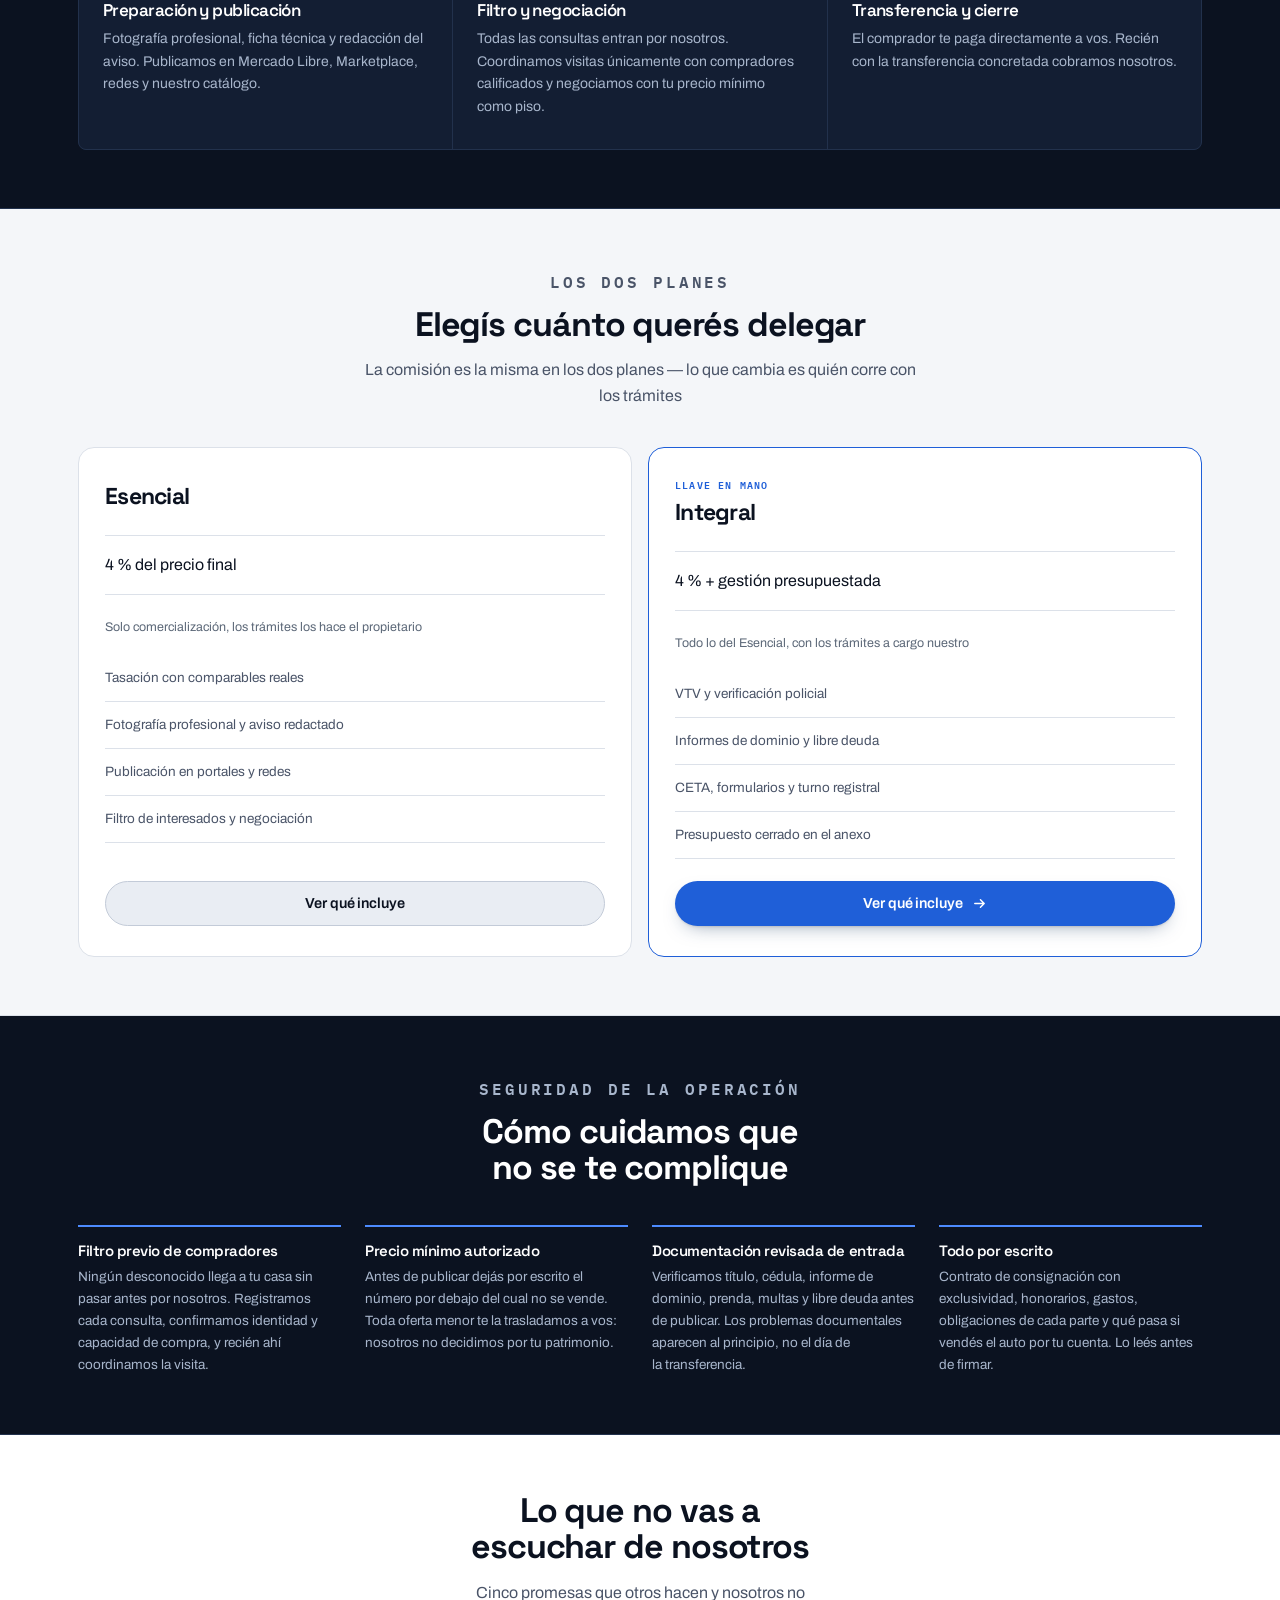
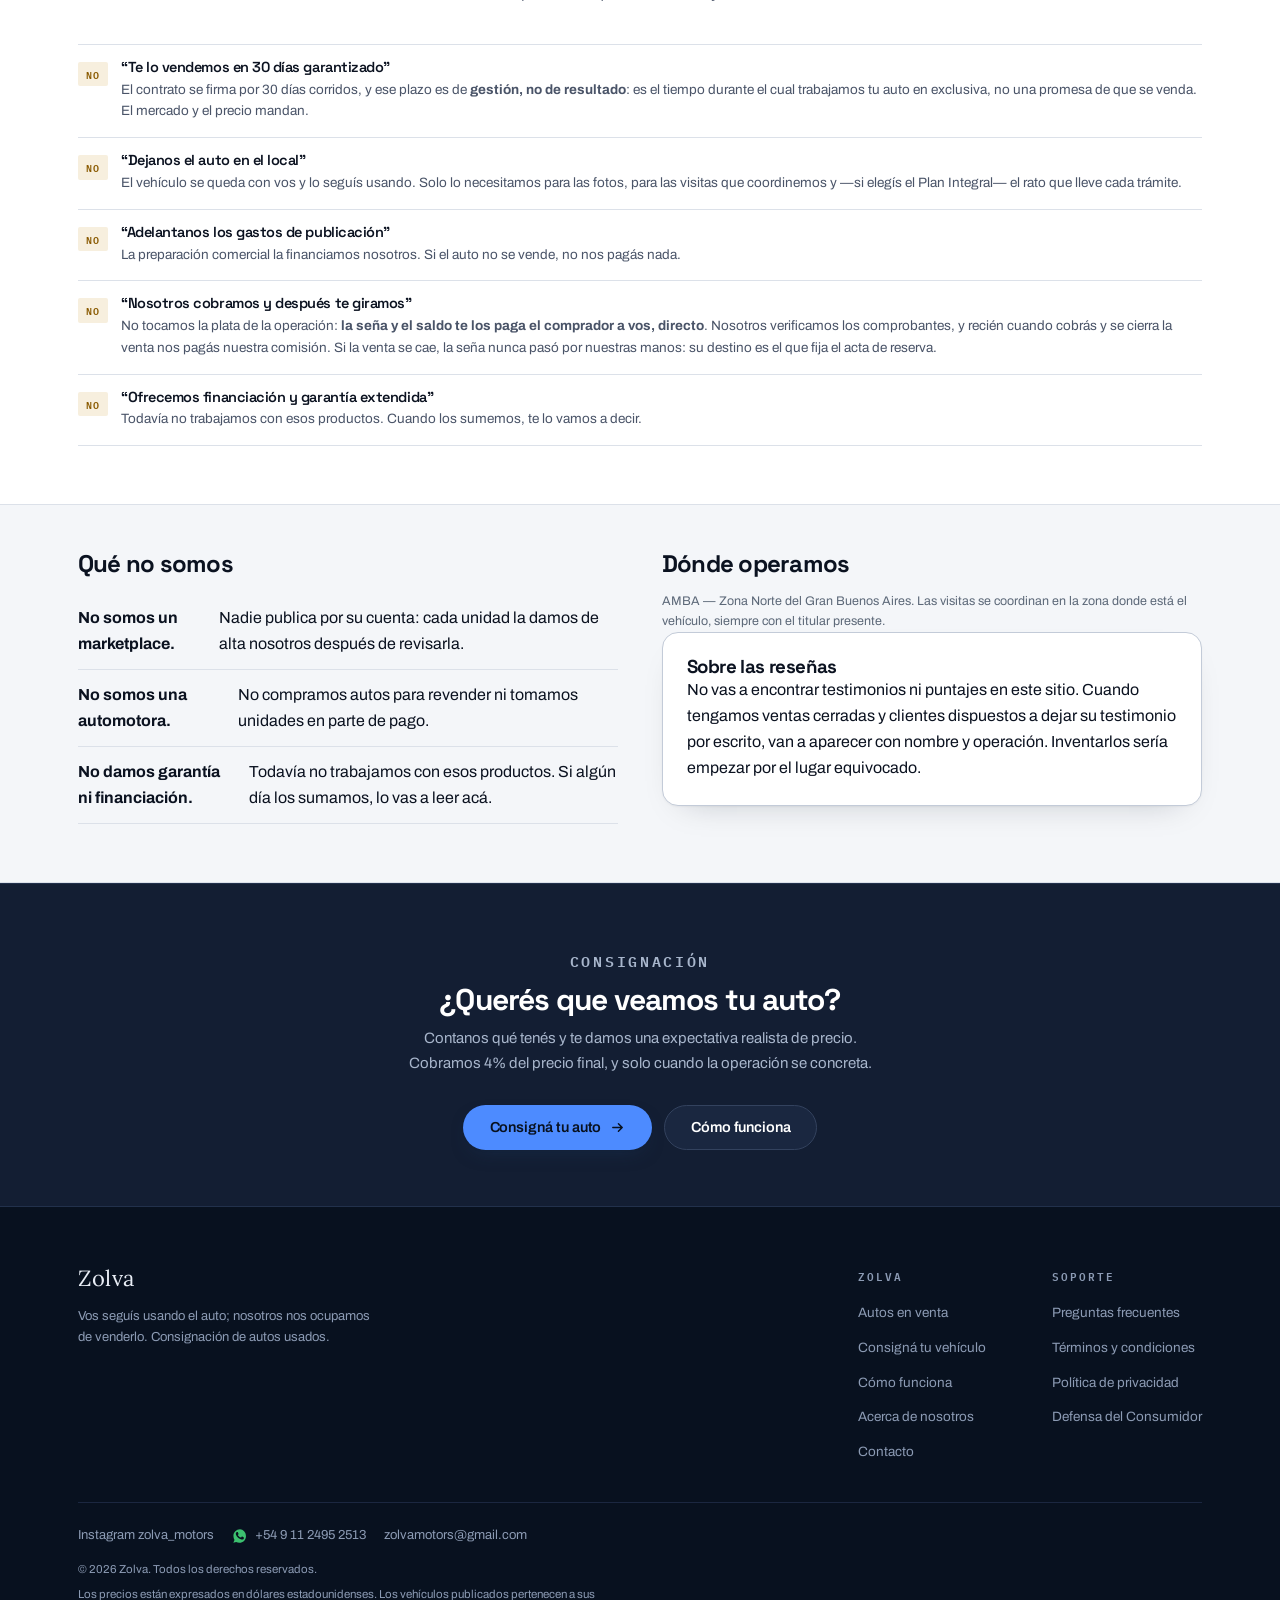
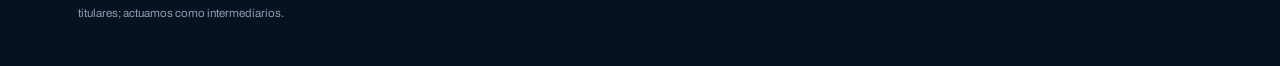
==== commit 659eac71: "Comision 4%" ====
--- a/index.html
+++ b/index.html
@@ -6,7 +6,7 @@
   <meta charset="utf-8">
   <meta name="viewport" content="width=device-width, initial-scale=1">
   <title>Zolva — Consignación de autos usados en AMBA — Zona Norte del Gran Buenos Aires</title>
-  <meta name="description" content="Vendemos tu auto usado sin que lo entregues. Zolva publica, filtra consultas, negocia y acompaña hasta la transferencia. Comisión 5%, a cargo del vendedor y solo si se vende. AMBA — Zona Norte del Gran Buenos Aires.">
+  <meta name="description" content="Vendemos tu auto usado sin que lo entregues. Zolva publica, filtra consultas, negocia y acompaña hasta la transferencia. Comisión 4%, a cargo del vendedor y solo si se vende. AMBA — Zona Norte del Gran Buenos Aires.">
   <meta name="theme-color" content="#0B1220">
   <meta name="color-scheme" content="dark">
   <link rel="canonical" href="https://zolvamotors.com.ar/">
@@ -16,7 +16,7 @@
   <meta property="og:locale" content="es_AR">
   <meta property="og:site_name" content="Zolva">
   <meta property="og:title" content="Zolva — Consignación de autos usados en AMBA — Zona Norte del Gran Buenos Aires">
-  <meta property="og:description" content="Vendemos tu auto usado sin que lo entregues. Zolva publica, filtra consultas, negocia y acompaña hasta la transferencia. Comisión 5%, a cargo del vendedor y solo si se vende. AMBA — Zona Norte del Gran Buenos Aires.">
+  <meta property="og:description" content="Vendemos tu auto usado sin que lo entregues. Zolva publica, filtra consultas, negocia y acompaña hasta la transferencia. Comisión 4%, a cargo del vendedor y solo si se vende. AMBA — Zona Norte del Gran Buenos Aires.">
   <meta property="og:url" content="https://zolvamotors.com.ar/">
   <meta name="twitter:card" content="summary">
 
@@ -54,7 +54,7 @@
     <div class="hero-copy">
       <p class="eyebrow">AMBA — Zona Norte del Gran Buenos Aires</p>
       <h1>Vos seguís usando el auto<br><em>Nosotros lo vendemos</em></h1>
-      <p class="hero-sub">Lo publicamos, filtramos a los curiosos y negociamos por vos. El auto se queda con vos y lo seguís usando — 5&nbsp;% del precio final, y solo cuando la venta se cierra</p>
+      <p class="hero-sub">Lo publicamos, filtramos a los curiosos y negociamos por vos. El auto se queda con vos y lo seguís usando — 4&nbsp;% del precio final, y solo cuando la venta se cierra</p>
       <div class="hero-cta">
         <a class="btn btn-primary btn-lg" href="consigna-tu-auto.html">Consigná tu auto <svg width="15" height="15" viewBox="0 0 16 16" fill="none" aria-hidden="true"><path d="M3 8h10M9 4l4 4-4 4" stroke="currentColor" stroke-width="1.6" stroke-linecap="round" stroke-linejoin="round"/></svg></a>
         <a class="btn btn-ghost btn-lg" href="como-funciona.html">Ver cómo funciona</a>
@@ -86,7 +86,7 @@
 </section>
 <section class="trust">
   <div class="wrap trust-in">
-    <span class="band-item">5&nbsp;% de comisión · solo si se vende</span>
+    <span class="band-item">4&nbsp;% de comisión · solo si se vende</span>
     <span class="band-item">30 días corridos de exclusividad · sin renovación automática</span>
     <span class="band-item">Sin adelantos ni gastos de publicación</span>
     <span class="band-item">Respondemos dentro de las 24 horas hábiles.</span>
@@ -174,7 +174,7 @@
       </div>
     </div>
     <div class="panel panel-oscuro">
-      <p class="plan-precio"><span class="big">5&nbsp;%</span></p>
+      <p class="plan-precio"><span class="big">4&nbsp;%</span></p>
       <h3>del precio final de venta</h3>
       <p>A cargo del vendedor, y solo cuando la operación se concreta. No hay costo de publicación, de fotos ni de mantenimiento del aviso. Si el auto no se vende, no se paga nada.</p>
     </div>
@@ -231,7 +231,7 @@
     <div class="planes">
       <article class="plan" data-reveal>
         <h3>Esencial</h3>
-        <div class="plan-precio">5&nbsp;% <span>del precio final</span></div>
+        <div class="plan-precio">4&nbsp;% <span>del precio final</span></div>
         <p class="plan-nota">Solo comercialización, los trámites los hace el propietario</p>
         <ul class="compra-lista">
           <li>Tasación con comparables reales</li>
@@ -244,7 +244,7 @@
       <article class="plan destacado" data-reveal>
         <span class="plan-tag">Llave en mano</span>
         <h3>Integral</h3>
-        <div class="plan-precio">5&nbsp;% <span>+ gestión presupuestada</span></div>
+        <div class="plan-precio">4&nbsp;% <span>+ gestión presupuestada</span></div>
         <p class="plan-nota">Todo lo del Esencial, con los trámites a cargo nuestro</p>
         <ul class="compra-lista">
           <li>VTV y verificación policial</li>
@@ -304,7 +304,7 @@
       </li>
       <li>
         <span class="no">NO</span>
-        <div><h4>“Nosotros cobramos y después te giramos”</h4><p>No manejamos el saldo de la operación: el comprador te lo paga a vos, directo. Lo único que recibimos es la reserva, en tu nombre y por tu cuenta, y con recibo. Si la venta se cae, esa plata vuelve a quien corresponde.</p></div>
+        <div><h4>“Nosotros cobramos y después te giramos”</h4><p>No tocamos la plata de la operación: <b>la seña y el saldo te los paga el comprador a vos, directo</b>. Nosotros verificamos los comprobantes, y recién cuando cobrás y se cierra la venta nos pagás nuestra comisión. Si la venta se cae, la seña nunca pasó por nuestras manos: su destino es el que fija el acta de reserva.</p></div>
       </li>
       <li>
         <span class="no">NO</span>
@@ -338,7 +338,7 @@
     <div>
       <p class="eyebrow">Consignación</p>
       <h2>¿Querés que veamos tu auto?</h2>
-      <p>Contanos qué tenés y te damos una expectativa realista de precio. Cobramos 5% del precio final, y solo cuando la operación se concreta.</p>
+      <p>Contanos qué tenés y te damos una expectativa realista de precio. Cobramos 4% del precio final, y solo cuando la operación se concreta.</p>
     </div>
     <div class="consigna-cta">
       <a class="btn btn-primary" href="consigna-tu-auto.html">Consigná tu auto <svg width="15" height="15" viewBox="0 0 16 16" fill="none" aria-hidden="true"><path d="M3 8h10M9 4l4 4-4 4" stroke="currentColor" stroke-width="1.6" stroke-linecap="round" stroke-linejoin="round"/></svg></a>
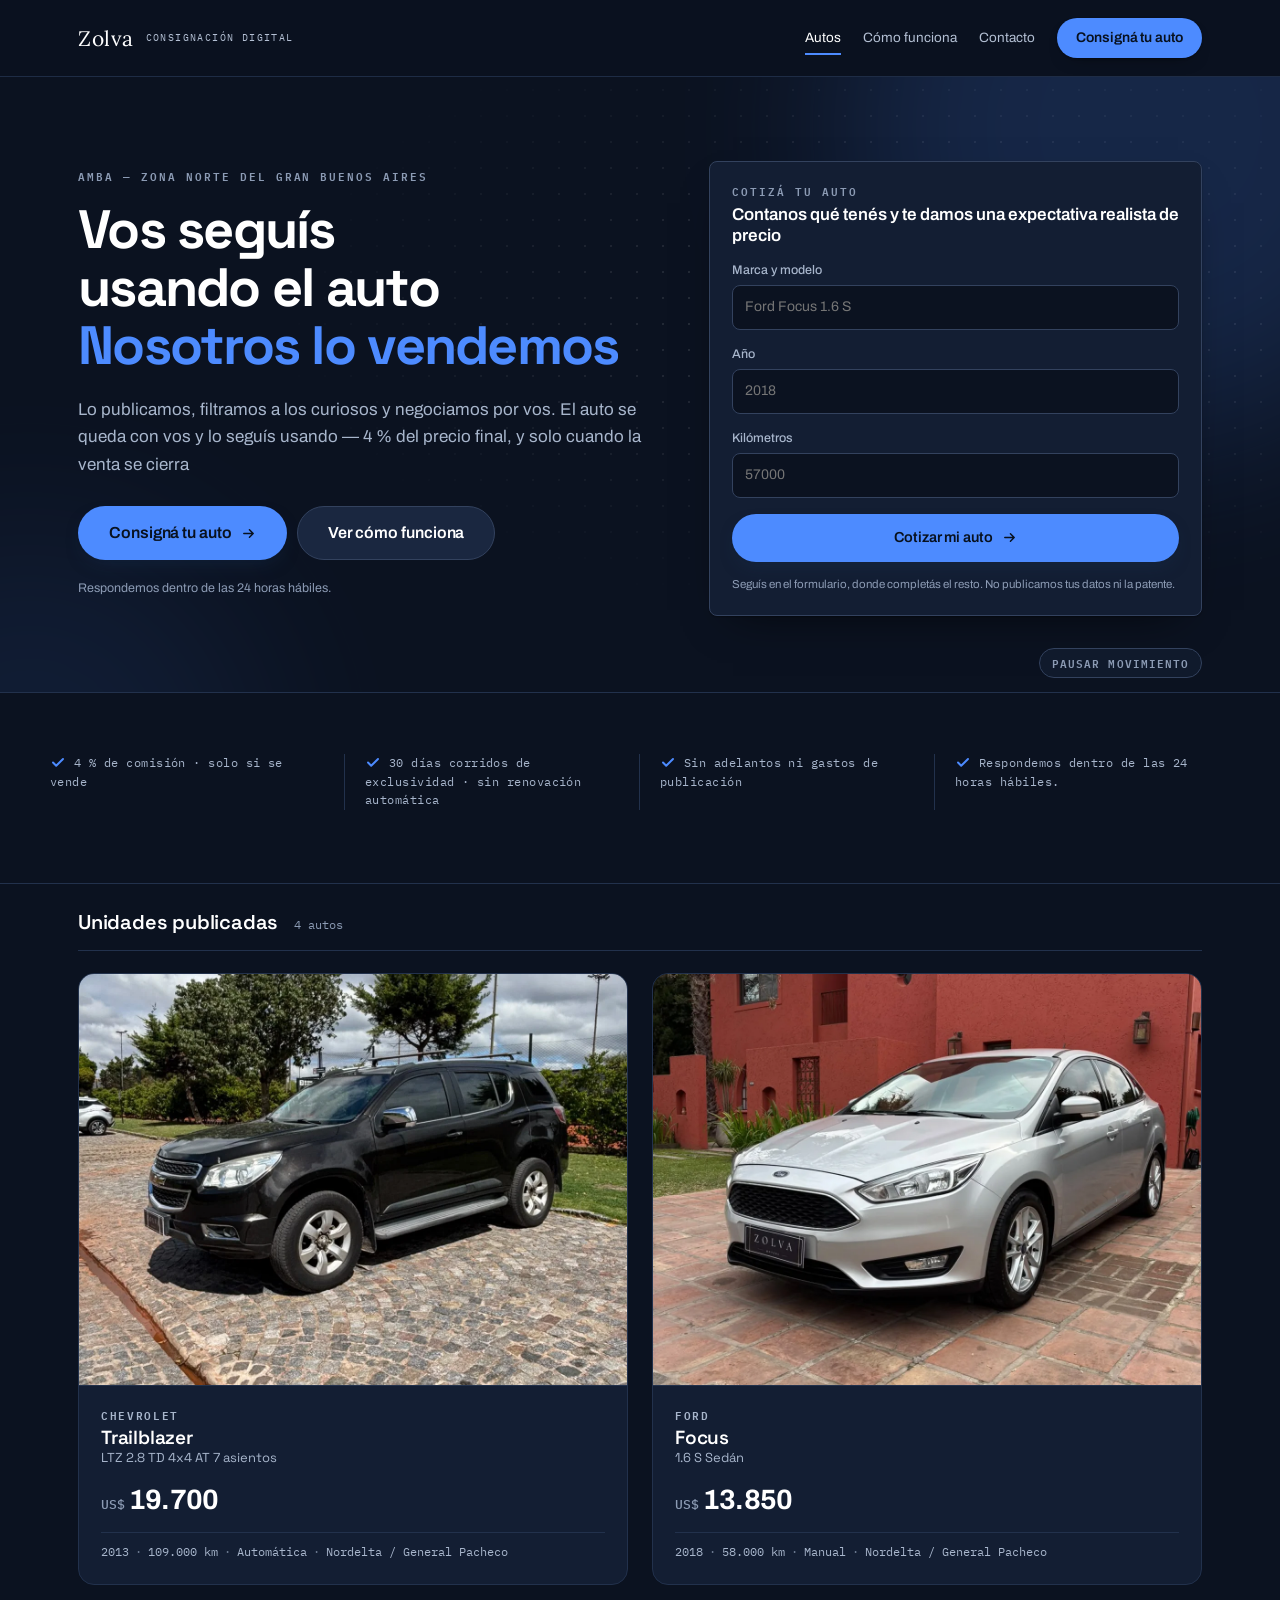
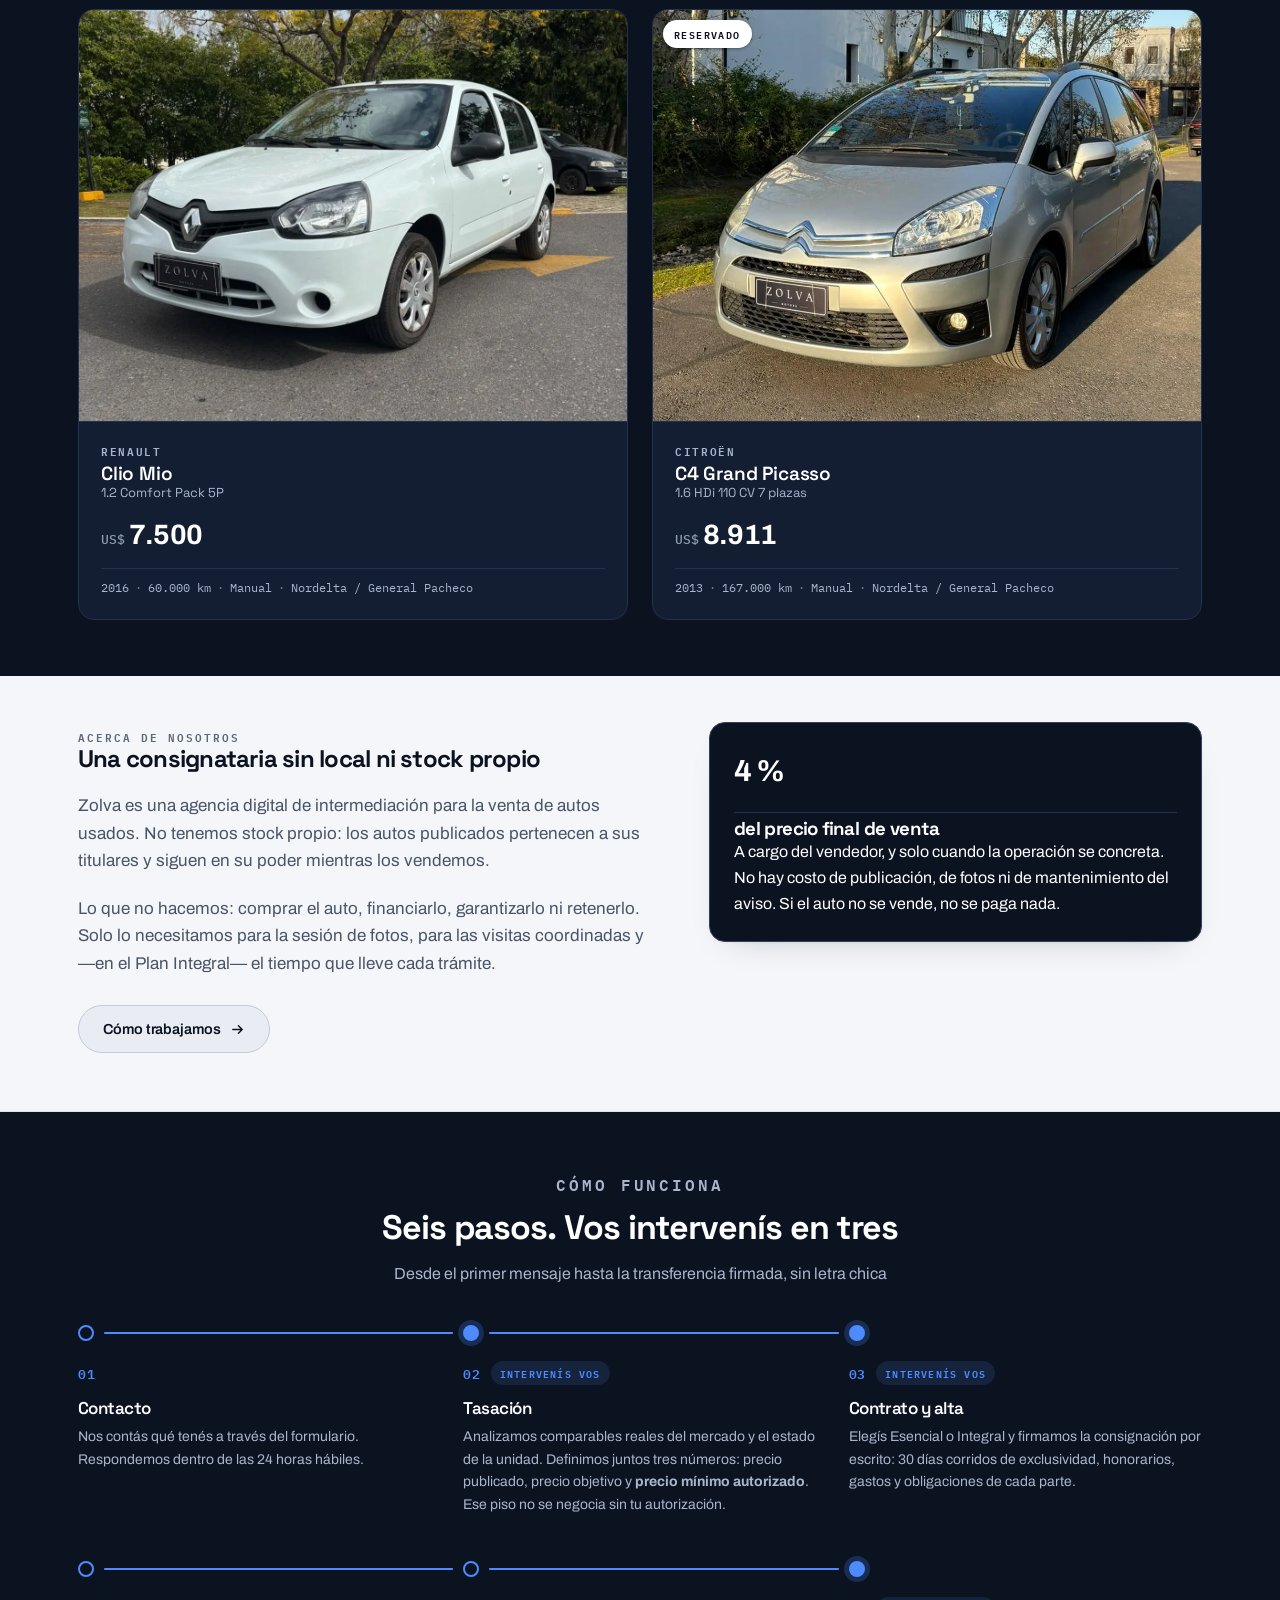
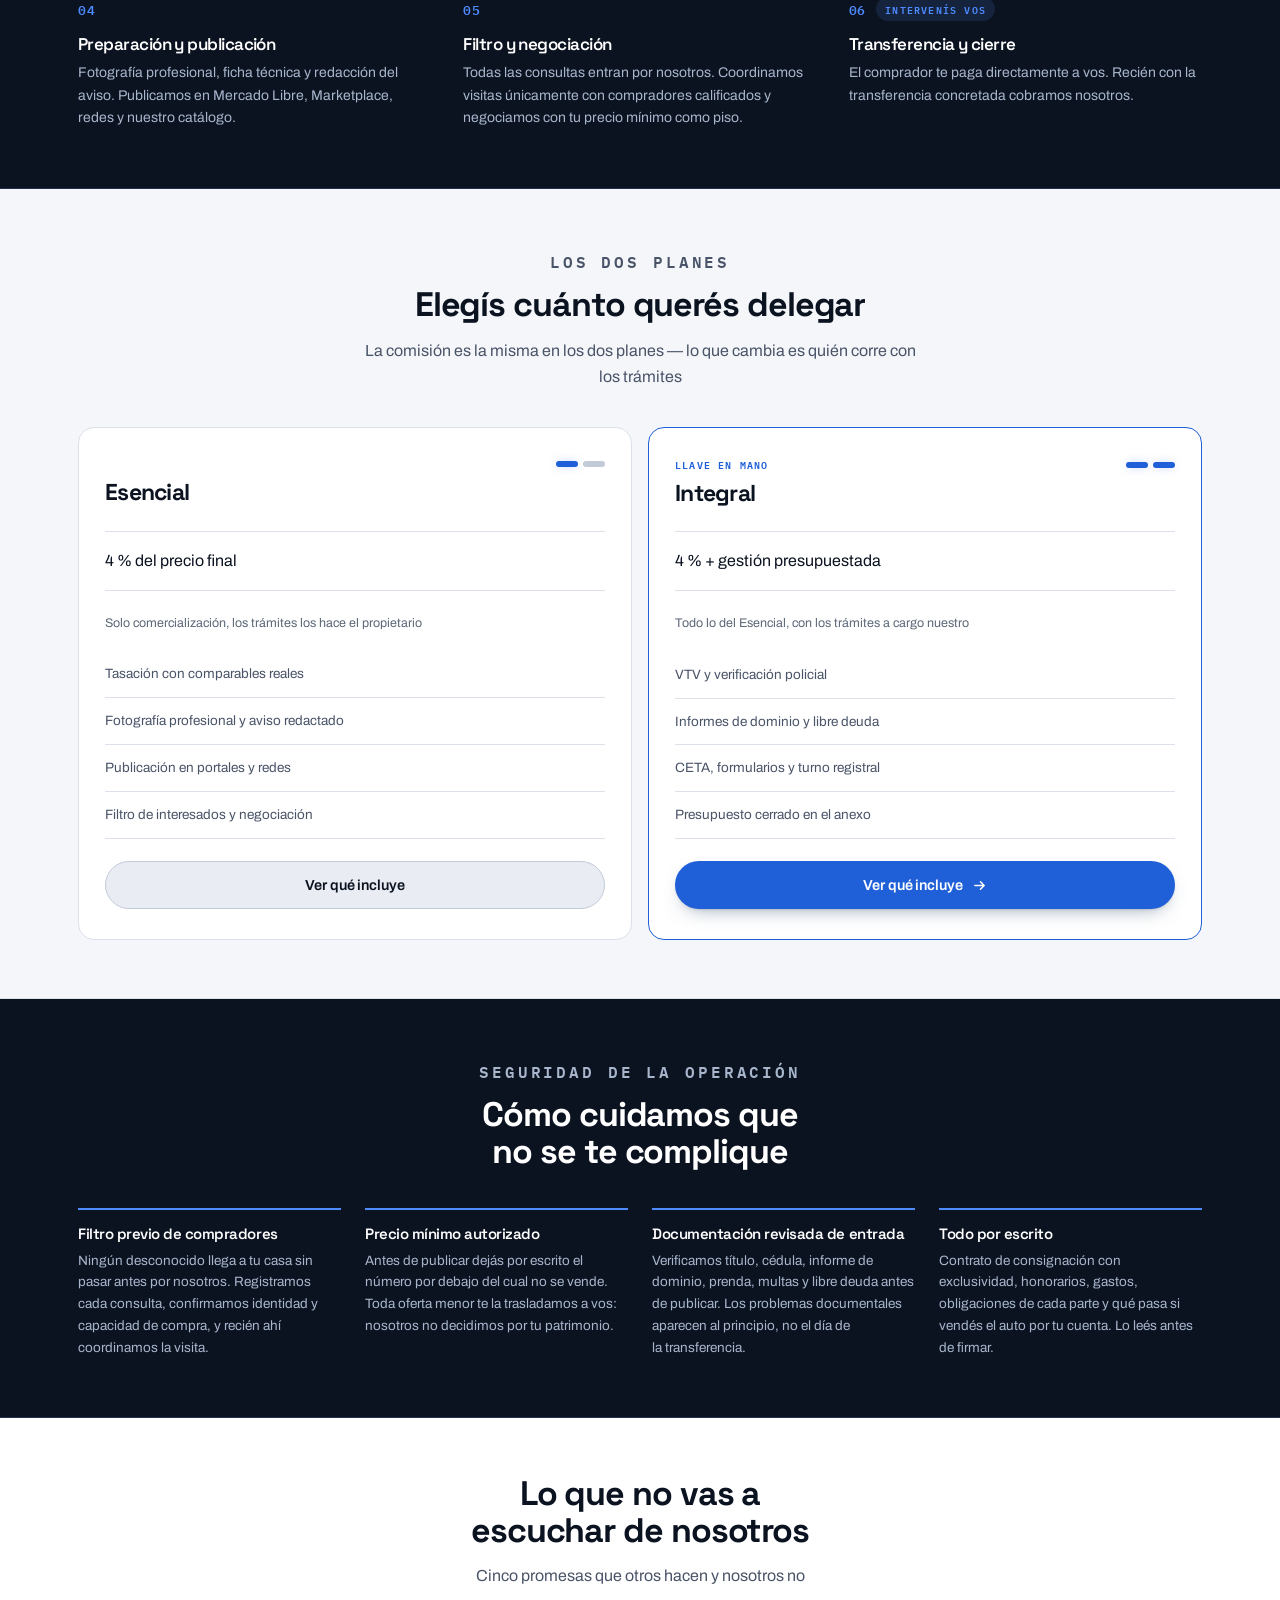
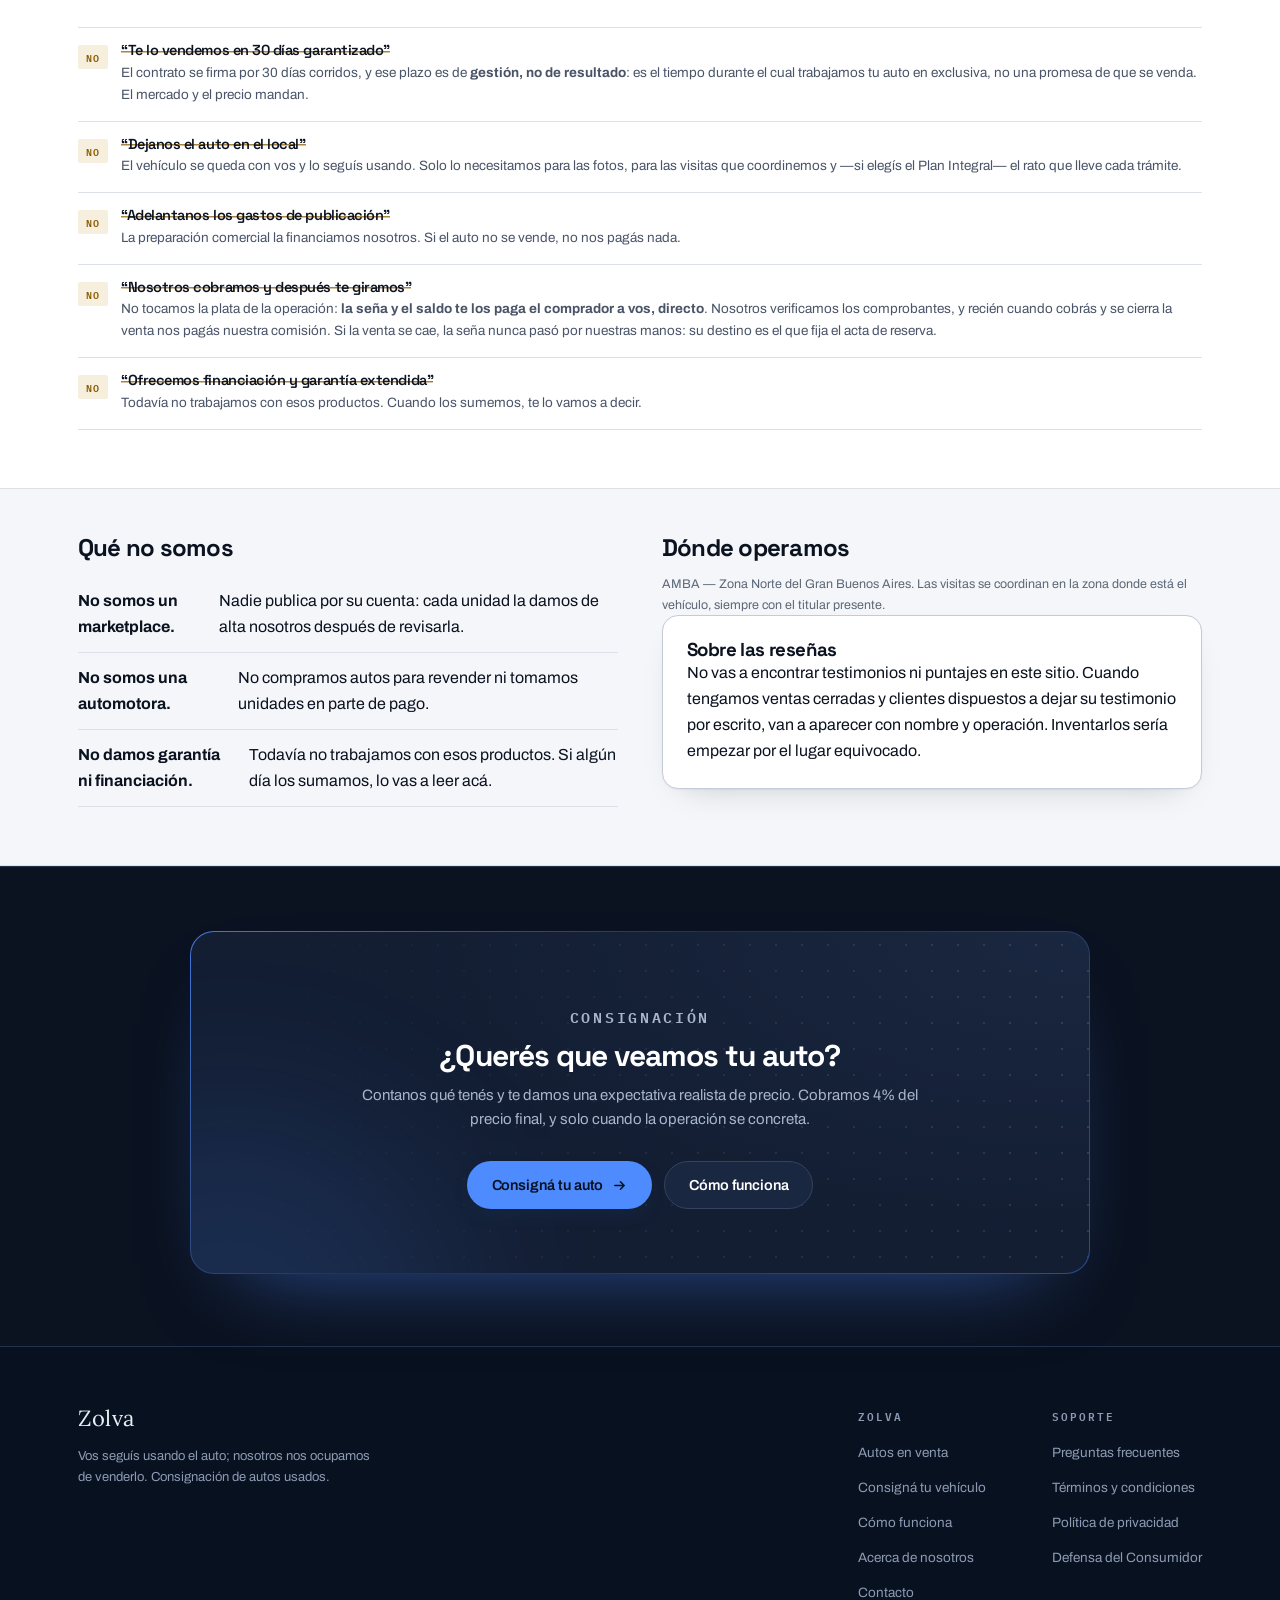
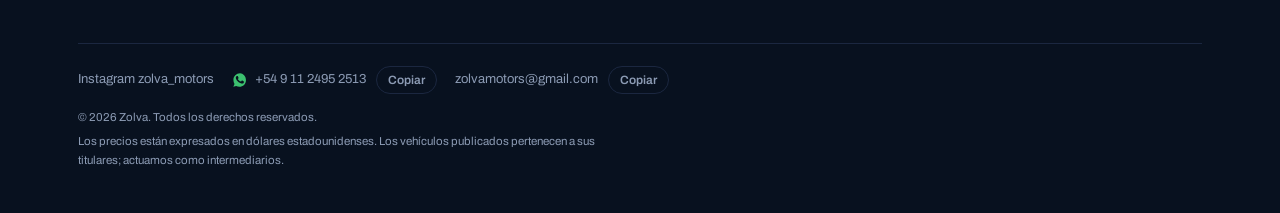
==== commit 7bce8034: "Rediseño de movimiento y prolijidad Movimiento y prolijidad de toda la web v2 (curvas, entradas, bot" ====
--- a/index.html
+++ b/index.html
@@ -22,12 +22,13 @@
 
   <link rel="preconnect" href="https://fonts.googleapis.com">
   <link rel="preconnect" href="https://fonts.gstatic.com" crossorigin>
-  <link rel="stylesheet" href="https://fonts.googleapis.com/css2?family=Space+Grotesk:wght@500;700&family=Archivo:wght@400;500;600&family=IBM+Plex+Mono:wght@500;600&family=Lora:wght@600&display=swap">
+  <link rel="stylesheet" href="https://fonts.googleapis.com/css2?family=Space+Grotesk:wght@500;700&family=Archivo:wght@400;500;600;700&family=IBM+Plex+Mono:wght@500;600&family=Lora:wght@600&display=swap">
   <link rel="stylesheet" href="assets/styles.css">
   <script src="assets/config.js"></script>
 </head>
 <body>
 <a class="skip-link" href="#contenido">Saltar al contenido</a>
+<p class="sr-only" id="copyStatus" role="status" aria-live="polite"></p>
 
 <nav class="nav" id="top">
   <div class="wrap nav-in">
@@ -50,46 +51,48 @@
 <main id="contenido">
 
 <section class="hero">
+  <div class="fx" aria-hidden="true"><span class="dots"></span><span class="glow a"></span><span class="glow b"></span></div>
+  <button class="fx-pausa" type="button" aria-pressed="false" hidden><span class="fx-pausa-t">Pausar movimiento</span></button>
   <div class="wrap hero-grid">
     <div class="hero-copy">
-      <p class="eyebrow">AMBA — Zona Norte del Gran Buenos Aires</p>
-      <h1>Vos seguís usando el auto<br><em>Nosotros lo vendemos</em></h1>
-      <p class="hero-sub">Lo publicamos, filtramos a los curiosos y negociamos por vos. El auto se queda con vos y lo seguís usando — 4&nbsp;% del precio final, y solo cuando la venta se cierra</p>
-      <div class="hero-cta">
-        <a class="btn btn-primary btn-lg" href="consigna-tu-auto.html">Consigná tu auto <svg width="15" height="15" viewBox="0 0 16 16" fill="none" aria-hidden="true"><path d="M3 8h10M9 4l4 4-4 4" stroke="currentColor" stroke-width="1.6" stroke-linecap="round" stroke-linejoin="round"/></svg></a>
+      <p class="eyebrow" data-intro>AMBA — Zona Norte del Gran Buenos Aires</p>
+      <h1 class="split"><span class="w"><span style="--i:0">Vos</span></span> <span class="w"><span style="--i:1">seguís</span></span> <span class="w"><span style="--i:2">usando</span></span> <span class="w"><span style="--i:3">el</span></span> <span class="w"><span style="--i:4">auto</span></span> <br><em><span class="w"><span style="--i:5">Nosotros</span></span> <span class="w"><span style="--i:6">lo</span></span> <span class="w"><span style="--i:7">vendemos</span></span></em></h1>
+      <p class="hero-sub" data-intro style="--d:3">Lo publicamos, filtramos a los curiosos y negociamos por vos. El auto se queda con vos y lo seguís usando — 4&nbsp;% del precio final, y solo cuando la venta se cierra</p>
+      <div class="hero-cta" data-intro style="--d:4">
+        <a class="btn btn-primary btn-lg" href="consigna-tu-auto.html">Consigná tu auto <svg class="i-flecha" width="15" height="15" viewBox="0 0 16 16" fill="none" aria-hidden="true"><path d="M3 8h10M9 4l4 4-4 4" stroke="currentColor" stroke-width="1.6" stroke-linecap="round" stroke-linejoin="round"/></svg></a>
         <a class="btn btn-ghost btn-lg" href="como-funciona.html">Ver cómo funciona</a>
       </div>
-      <p class="hero-note">Respondemos dentro de las 24 horas hábiles.</p>
-    </div>
-
-    <form class="tasa-card" action="consigna-tu-auto.html" method="get">
-      <div class="tasa-head">
+      <p class="hero-note" data-intro style="--d:5">Respondemos dentro de las 24 horas hábiles.</p>
+    </div>
+
+    <form class="tasa-card" action="consigna-tu-auto.html" method="get" data-intro style="--d:2">
+      <div class="tasa-head" data-intro style="--d:4">
         <span class="eyebrow">Cotizá tu auto</span>
         Contanos qué tenés y te damos una expectativa realista de precio
       </div>
-      <div class="tasa-field">
+      <div class="tasa-field" data-intro style="--d:5">
         <label for="q-marca">Marca y modelo</label>
         <input id="q-marca" name="vehiculo" type="text" autocomplete="off" placeholder="Ford Focus 1.6 S">
       </div>
-      <div class="tasa-field">
+      <div class="tasa-field" data-intro style="--d:6">
         <label for="q-anio">Año</label>
         <input id="q-anio" name="anio" type="number" inputmode="numeric" min="1990" max="2026" placeholder="2018">
       </div>
-      <div class="tasa-field">
+      <div class="tasa-field" data-intro style="--d:7">
         <label for="q-km">Kilómetros</label>
         <input id="q-km" name="km" type="number" inputmode="numeric" min="0" step="1000" placeholder="57000">
       </div>
-      <button class="btn btn-primary tasa-btn" type="submit">Cotizar mi auto <svg width="15" height="15" viewBox="0 0 16 16" fill="none" aria-hidden="true"><path d="M3 8h10M9 4l4 4-4 4" stroke="currentColor" stroke-width="1.6" stroke-linecap="round" stroke-linejoin="round"/></svg></button>
-      <p class="tasa-foot">Seguís en el formulario, donde completás el resto. No publicamos tus datos ni la patente.</p>
+      <button class="btn btn-primary tasa-btn" type="submit"><span class="btn-label">Cotizar mi auto</span><span class="spinner" aria-hidden="true"></span><svg class="i-flecha" width="15" height="15" viewBox="0 0 16 16" fill="none" aria-hidden="true"><path d="M3 8h10M9 4l4 4-4 4" stroke="currentColor" stroke-width="1.6" stroke-linecap="round" stroke-linejoin="round"/></svg></button>
+      <p class="tasa-foot" data-intro style="--d:8">Seguís en el formulario, donde completás el resto. No publicamos tus datos ni la patente.</p>
     </form>
   </div>
 </section>
 <section class="trust">
   <div class="wrap trust-in">
-    <span class="band-item">4&nbsp;% de comisión · solo si se vende</span>
-    <span class="band-item">30 días corridos de exclusividad · sin renovación automática</span>
-    <span class="band-item">Sin adelantos ni gastos de publicación</span>
-    <span class="band-item">Respondemos dentro de las 24 horas hábiles.</span>
+    <span class="band-item" data-intro style="--d:6"><svg class="i-si" width="16" height="16" viewBox="0 0 16 16" fill="none" aria-hidden="true"><path d="M3 8.5l3.2 3.2L13 5" stroke="currentColor" stroke-width="2" stroke-linecap="round" stroke-linejoin="round"/></svg>4&nbsp;% de comisión · solo si se vende</span>
+    <span class="band-item" data-intro style="--d:7"><svg class="i-si" width="16" height="16" viewBox="0 0 16 16" fill="none" aria-hidden="true"><path d="M3 8.5l3.2 3.2L13 5" stroke="currentColor" stroke-width="2" stroke-linecap="round" stroke-linejoin="round"/></svg>30 días corridos de exclusividad · sin renovación automática</span>
+    <span class="band-item" data-intro style="--d:8"><svg class="i-si" width="16" height="16" viewBox="0 0 16 16" fill="none" aria-hidden="true"><path d="M3 8.5l3.2 3.2L13 5" stroke="currentColor" stroke-width="2" stroke-linecap="round" stroke-linejoin="round"/></svg>Sin adelantos ni gastos de publicación</span>
+    <span class="band-item" data-intro style="--d:9"><svg class="i-si" width="16" height="16" viewBox="0 0 16 16" fill="none" aria-hidden="true"><path d="M3 8.5l3.2 3.2L13 5" stroke="currentColor" stroke-width="2" stroke-linecap="round" stroke-linejoin="round"/></svg>Respondemos dentro de las 24 horas hábiles.</span>
   </div>
 </section>
 
@@ -101,11 +104,11 @@
       
     </div>
     <div class="grilla grilla-curada" id="grilla">
-<article class="auto auto-curada" data-codigo="ZM-0004">
+<article class="auto auto-curada" data-codigo="ZM-0004" data-reveal>
   <a class="auto-link" href="autos/chevrolet-trailblazer-ltz-2-8-td-4x4-at-7-asientos-2013-zm-0004.html" aria-label="Ver ficha de Chevrolet Trailblazer LTZ 2.8 TD 4x4 AT 7 asientos 2013">
     <div class="auto-foto">
       
-      <img src="assets/autos/zm-0004/01.webp" alt="Chevrolet Trailblazer LTZ 2.8 TD 4x4 AT 7 asientos 2013" width="800" height="600" decoding="async">
+      <img src="assets/autos/zm-0004/01.webp" alt="Chevrolet Trailblazer LTZ 2.8 TD 4x4 AT 7 asientos 2013" width="800" height="600" decoding="async" onload="this.classList.add('ok')" onerror="this.classList.add('ok')">
     </div>
     <div class="auto-cuerpo">
       <p class="auto-marca">Chevrolet</p>
@@ -115,11 +118,11 @@
     </div>
   </a>
 </article>
-<article class="auto auto-curada" data-codigo="ZM-0001">
+<article class="auto auto-curada" data-codigo="ZM-0001" data-reveal>
   <a class="auto-link" href="autos/ford-focus-1-6-s-sedan-2018-zm-0001.html" aria-label="Ver ficha de Ford Focus 1.6 S Sedán 2018">
     <div class="auto-foto">
       
-      <img src="assets/autos/zm-0001/01.webp" alt="Ford Focus 1.6 S Sedán 2018" width="800" height="600" decoding="async">
+      <img src="assets/autos/zm-0001/01.webp" alt="Ford Focus 1.6 S Sedán 2018" width="800" height="600" decoding="async" onload="this.classList.add('ok')" onerror="this.classList.add('ok')">
     </div>
     <div class="auto-cuerpo">
       <p class="auto-marca">Ford</p>
@@ -129,11 +132,11 @@
     </div>
   </a>
 </article>
-<article class="auto auto-curada" data-codigo="ZM-0002">
+<article class="auto auto-curada" data-codigo="ZM-0002" data-reveal>
   <a class="auto-link" href="autos/renault-clio-mio-1-2-comfort-pack-5p-2016-zm-0002.html" aria-label="Ver ficha de Renault Clio Mio 1.2 Comfort Pack 5P 2016">
     <div class="auto-foto">
       
-      <img src="assets/autos/zm-0002/01.webp" alt="Renault Clio Mio 1.2 Comfort Pack 5P 2016" width="800" height="600" decoding="async">
+      <img src="assets/autos/zm-0002/01.webp" alt="Renault Clio Mio 1.2 Comfort Pack 5P 2016" width="800" height="600" decoding="async" onload="this.classList.add('ok')" onerror="this.classList.add('ok')">
     </div>
     <div class="auto-cuerpo">
       <p class="auto-marca">Renault</p>
@@ -143,11 +146,11 @@
     </div>
   </a>
 </article>
-<article class="auto auto-curada" data-codigo="ZM-0003">
+<article class="auto auto-curada" data-codigo="ZM-0003" data-reveal>
   <a class="auto-link" href="autos/citroen-c4-grand-picasso-1-6-hdi-110-cv-7-plazas-2013-zm-0003.html" aria-label="Ver ficha de Citroën C4 Grand Picasso 1.6 HDi 110 CV 7 plazas 2013">
     <div class="auto-foto">
       <span class="badge badge-reservado">Reservado</span>
-      <img src="assets/autos/zm-0003/01.webp" alt="Citroën C4 Grand Picasso 1.6 HDi 110 CV 7 plazas 2013" width="800" height="600" decoding="async">
+      <img src="assets/autos/zm-0003/01.webp" alt="Citroën C4 Grand Picasso 1.6 HDi 110 CV 7 plazas 2013" width="800" height="600" decoding="async" onload="this.classList.add('ok')" onerror="this.classList.add('ok')">
     </div>
     <div class="auto-cuerpo">
       <p class="auto-marca">Citroën</p>
@@ -164,17 +167,17 @@
 
 <section class="claro" id="nosotros">
   <div class="wrap hero-grid">
-    <div class="hero-copy">
+    <div class="hero-copy" data-reveal>
       <p class="eyebrow">Acerca de nosotros</p>
-      <h2>Una consignataria sin local ni stock propio</h2>
+      <h2 class="split"><span class="w"><span style="--i:0">Una</span></span> <span class="w"><span style="--i:1">consignataria</span></span> <span class="w"><span style="--i:2">sin</span></span> <span class="w"><span style="--i:3">local</span></span> <span class="w"><span style="--i:4">ni</span></span> <span class="w"><span style="--i:5">stock</span></span> <span class="w"><span style="--i:6">propio</span></span></h2>
       <p class="hero-sub">Zolva es una agencia digital de intermediación para la venta de autos usados. No tenemos stock propio: los autos publicados pertenecen a sus titulares y siguen en su poder mientras los vendemos.</p>
       <p class="hero-sub">Lo que no hacemos: comprar el auto, financiarlo, garantizarlo ni retenerlo. Solo lo necesitamos para la sesión de fotos, para las visitas coordinadas y —en el Plan Integral— el tiempo que lleve cada trámite.</p>
       <div class="hero-cta">
-        <a class="btn btn-ghost" href="nosotros.html">Cómo trabajamos <svg width="15" height="15" viewBox="0 0 16 16" fill="none" aria-hidden="true"><path d="M3 8h10M9 4l4 4-4 4" stroke="currentColor" stroke-width="1.6" stroke-linecap="round" stroke-linejoin="round"/></svg></a>
-      </div>
-    </div>
-    <div class="panel panel-oscuro">
-      <p class="plan-precio"><span class="big">4&nbsp;%</span></p>
+        <a class="btn btn-ghost" href="nosotros.html">Cómo trabajamos <svg class="i-flecha" width="15" height="15" viewBox="0 0 16 16" fill="none" aria-hidden="true"><path d="M3 8h10M9 4l4 4-4 4" stroke="currentColor" stroke-width="1.6" stroke-linecap="round" stroke-linejoin="round"/></svg></a>
+      </div>
+    </div>
+    <div class="panel panel-oscuro" data-reveal style="--d:1">
+      <p class="plan-precio"><span class="big"><span class="roll">4</span>&nbsp;%</span></p>
       <h3>del precio final de venta</h3>
       <p>A cargo del vendedor, y solo cuando la operación se concreta. No hay costo de publicación, de fotos ni de mantenimiento del aviso. Si el auto no se vende, no se paga nada.</p>
     </div>
@@ -182,39 +185,39 @@
 </section>
 <section id="proceso">
   <div class="wrap">
-    <div class="sec-head">
+    <div class="sec-head" data-reveal>
       <p class="eyebrow">Cómo funciona</p>
-      <h2>Seis pasos. Vos intervenís en tres</h2>
+      <h2 class="split"><span class="w"><span style="--i:0">Seis</span></span> <span class="w"><span style="--i:1">pasos.</span></span> <span class="w"><span style="--i:2">Vos</span></span> <span class="w"><span style="--i:3">intervenís</span></span> <span class="w"><span style="--i:4">en</span></span> <span class="w"><span style="--i:5">tres</span></span></h2>
       <p>Desde el primer mensaje hasta la transferencia firmada, sin letra chica</p>
     </div>
-    <ol class="steps">
+    <ol class="steps" data-steps>
       <li class="step" data-reveal>
-        <span class="step-n">01</span>
+        <span class="step-mark" aria-hidden="true"></span><span class="step-n">01</span>
         <h3>Contacto</h3>
         <p>Nos contás qué tenés a través del formulario. Respondemos dentro de las 24 horas hábiles.</p>
       </li>
-      <li class="step" data-reveal>
-        <span class="step-n">02</span>
+      <li class="step step-dueno" data-reveal>
+        <span class="step-mark" aria-hidden="true"></span><span class="step-n">02</span><span class="step-vos">Intervenís vos</span>
         <h3>Tasación</h3>
         <p>Analizamos comparables reales del mercado y el estado de la unidad. Definimos juntos tres números: precio publicado, precio objetivo y <b>precio mínimo autorizado</b>. Ese piso no se negocia sin tu autorización.</p>
       </li>
-      <li class="step" data-reveal>
-        <span class="step-n">03</span>
+      <li class="step step-dueno" data-reveal>
+        <span class="step-mark" aria-hidden="true"></span><span class="step-n">03</span><span class="step-vos">Intervenís vos</span>
         <h3>Contrato y alta</h3>
         <p>Elegís Esencial o Integral y firmamos la consignación por escrito: 30 días corridos de exclusividad, honorarios, gastos y obligaciones de cada parte.</p>
       </li>
       <li class="step" data-reveal>
-        <span class="step-n">04</span>
+        <span class="step-mark" aria-hidden="true"></span><span class="step-n">04</span>
         <h3>Preparación y publicación</h3>
         <p>Fotografía profesional, ficha técnica y redacción del aviso. Publicamos en Mercado Libre, Marketplace, redes y nuestro catálogo.</p>
       </li>
       <li class="step" data-reveal>
-        <span class="step-n">05</span>
+        <span class="step-mark" aria-hidden="true"></span><span class="step-n">05</span>
         <h3>Filtro y negociación</h3>
         <p>Todas las consultas entran por nosotros. Coordinamos visitas únicamente con compradores calificados y negociamos con tu precio mínimo como piso.</p>
       </li>
-      <li class="step" data-reveal>
-        <span class="step-n">06</span>
+      <li class="step step-dueno" data-reveal>
+        <span class="step-mark" aria-hidden="true"></span><span class="step-n">06</span><span class="step-vos">Intervenís vos</span>
         <h3>Transferencia y cierre</h3>
         <p>El comprador te paga directamente a vos. Recién con la transferencia concretada cobramos nosotros.</p>
       </li>
@@ -223,13 +226,14 @@
 </section>
 <section class="claro">
   <div class="wrap">
-    <div class="sec-head">
+    <div class="sec-head" data-reveal>
       <p class="eyebrow">Los dos planes</p>
-      <h2>Elegís cuánto querés delegar</h2>
+      <h2 class="split"><span class="w"><span style="--i:0">Elegís</span></span> <span class="w"><span style="--i:1">cuánto</span></span> <span class="w"><span style="--i:2">querés</span></span> <span class="w"><span style="--i:3">delegar</span></span></h2>
       <p>La comisión es la misma en los dos planes — lo que cambia es quién corre con los trámites</p>
     </div>
     <div class="planes">
       <article class="plan" data-reveal>
+        <div class="plan-top"><span class="lights" data-lit="1" aria-hidden="true"><span></span><span></span></span></div><span class="sr-only">Nivel 1 de 2</span>
         <h3>Esencial</h3>
         <div class="plan-precio">4&nbsp;% <span>del precio final</span></div>
         <p class="plan-nota">Solo comercialización, los trámites los hace el propietario</p>
@@ -242,7 +246,7 @@
         <a class="btn btn-ghost" href="como-funciona.html#planes">Ver qué incluye</a>
       </article>
       <article class="plan destacado" data-reveal>
-        <span class="plan-tag">Llave en mano</span>
+        <div class="plan-top"><span class="plan-tag">Llave en mano</span><span class="lights" data-lit="2" aria-hidden="true"><span></span><span></span></span></div><span class="sr-only">Nivel 2 de 2</span>
         <h3>Integral</h3>
         <div class="plan-precio">4&nbsp;% <span>+ gestión presupuestada</span></div>
         <p class="plan-nota">Todo lo del Esencial, con los trámites a cargo nuestro</p>
@@ -252,16 +256,16 @@
           <li>CETA, formularios y turno registral</li>
           <li>Presupuesto cerrado en el anexo</li>
         </ul>
-        <a class="btn btn-primary" href="como-funciona.html#planes">Ver qué incluye <svg width="15" height="15" viewBox="0 0 16 16" fill="none" aria-hidden="true"><path d="M3 8h10M9 4l4 4-4 4" stroke="currentColor" stroke-width="1.6" stroke-linecap="round" stroke-linejoin="round"/></svg></a>
+        <a class="btn btn-primary" href="como-funciona.html#planes">Ver qué incluye <svg class="i-flecha" width="15" height="15" viewBox="0 0 16 16" fill="none" aria-hidden="true"><path d="M3 8h10M9 4l4 4-4 4" stroke="currentColor" stroke-width="1.6" stroke-linecap="round" stroke-linejoin="round"/></svg></a>
       </article>
     </div>
   </div>
 </section>
 <section>
   <div class="wrap">
-    <div class="sec-head">
+    <div class="sec-head" data-reveal>
       <p class="eyebrow">Seguridad de la operación</p>
-      <h2>Cómo cuidamos que no se te complique</h2>
+      <h2 class="split"><span class="w"><span style="--i:0">Cómo</span></span> <span class="w"><span style="--i:1">cuidamos</span></span> <span class="w"><span style="--i:2">que</span></span> <span class="w"><span style="--i:3">no</span></span> <span class="w"><span style="--i:4">se</span></span> <span class="w"><span style="--i:5">te</span></span> <span class="w"><span style="--i:6">complique</span></span></h2>
     </div>
     <div class="safe">
       <div class="safe-item" data-reveal>
@@ -285,37 +289,37 @@
 </section>
 <section class="claro blanco">
   <div class="wrap">
-    <div class="sec-head">
+    <div class="sec-head" data-reveal>
       <h2 class="reglas-title">Lo que no vas a escuchar de nosotros</h2>
       <p class="reglas-lead">Cinco promesas que otros hacen y nosotros no</p>
     </div>
     <ul class="reglas">
-      <li>
-        <span class="no">NO</span>
-        <div><h4>“Te lo vendemos en 30 días garantizado”</h4><p>El contrato se firma por 30 días corridos, y ese plazo es de <b>gestión, no de resultado</b>: es el tiempo durante el cual trabajamos tu auto en exclusiva, no una promesa de que se venda. El mercado y el precio mandan.</p></div>
-      </li>
-      <li>
-        <span class="no">NO</span>
-        <div><h4>“Dejanos el auto en el local”</h4><p>El vehículo se queda con vos y lo seguís usando. Solo lo necesitamos para las fotos, para las visitas que coordinemos y —si elegís el Plan Integral— el rato que lleve cada trámite.</p></div>
-      </li>
-      <li>
-        <span class="no">NO</span>
-        <div><h4>“Adelantanos los gastos de publicación”</h4><p>La preparación comercial la financiamos nosotros. Si el auto no se vende, no nos pagás nada.</p></div>
-      </li>
-      <li>
-        <span class="no">NO</span>
-        <div><h4>“Nosotros cobramos y después te giramos”</h4><p>No tocamos la plata de la operación: <b>la seña y el saldo te los paga el comprador a vos, directo</b>. Nosotros verificamos los comprobantes, y recién cuando cobrás y se cierra la venta nos pagás nuestra comisión. Si la venta se cae, la seña nunca pasó por nuestras manos: su destino es el que fija el acta de reserva.</p></div>
-      </li>
-      <li>
-        <span class="no">NO</span>
-        <div><h4>“Ofrecemos financiación y garantía extendida”</h4><p>Todavía no trabajamos con esos productos. Cuando los sumemos, te lo vamos a decir.</p></div>
+      <li data-reveal>
+        <span class="no">NO</span>
+        <div><h4><span class="tacha">“Te lo vendemos en 30 días garantizado”</span></h4><p>El contrato se firma por 30 días corridos, y ese plazo es de <b>gestión, no de resultado</b>: es el tiempo durante el cual trabajamos tu auto en exclusiva, no una promesa de que se venda. El mercado y el precio mandan.</p></div>
+      </li>
+      <li data-reveal>
+        <span class="no">NO</span>
+        <div><h4><span class="tacha">“Dejanos el auto en el local”</span></h4><p>El vehículo se queda con vos y lo seguís usando. Solo lo necesitamos para las fotos, para las visitas que coordinemos y —si elegís el Plan Integral— el rato que lleve cada trámite.</p></div>
+      </li>
+      <li data-reveal>
+        <span class="no">NO</span>
+        <div><h4><span class="tacha">“Adelantanos los gastos de publicación”</span></h4><p>La preparación comercial la financiamos nosotros. Si el auto no se vende, no nos pagás nada.</p></div>
+      </li>
+      <li data-reveal>
+        <span class="no">NO</span>
+        <div><h4><span class="tacha">“Nosotros cobramos y después te giramos”</span></h4><p>No tocamos la plata de la operación: <b>la seña y el saldo te los paga el comprador a vos, directo</b>. Nosotros verificamos los comprobantes, y recién cuando cobrás y se cierra la venta nos pagás nuestra comisión. Si la venta se cae, la seña nunca pasó por nuestras manos: su destino es el que fija el acta de reserva.</p></div>
+      </li>
+      <li data-reveal>
+        <span class="no">NO</span>
+        <div><h4><span class="tacha">“Ofrecemos financiación y garantía extendida”</span></h4><p>Todavía no trabajamos con esos productos. Cuando los sumemos, te lo vamos a decir.</p></div>
       </li>
     </ul>
   </div>
 </section>
 <section class="claro">
   <div class="wrap trans-grid">
-    <div>
+    <div data-reveal>
       <h2>Qué no somos</h2>
       <ul class="compra-lista">
         <li><b>No somos un marketplace.</b> Nadie publica por su cuenta: cada unidad la damos de alta nosotros después de revisarla.</li>
@@ -323,7 +327,7 @@
         <li><b>No damos garantía ni financiación.</b> Todavía no trabajamos con esos productos. Si algún día los sumamos, lo vas a leer acá.</li>
       </ul>
     </div>
-    <div>
+    <div data-reveal style="--d:1">
       <h2>Dónde operamos</h2>
       <p class="compra-nota">AMBA — Zona Norte del Gran Buenos Aires. Las visitas se coordinan en la zona donde está el vehículo, siempre con el titular presente.</p>
       <div class="panel">
@@ -334,14 +338,14 @@
   </div>
 </section>
 <section class="consigna" id="consignacion">
-  <div class="wrap consigna-in">
+  <div class="wrap consigna-in" data-reveal>
     <div>
       <p class="eyebrow">Consignación</p>
       <h2>¿Querés que veamos tu auto?</h2>
       <p>Contanos qué tenés y te damos una expectativa realista de precio. Cobramos 4% del precio final, y solo cuando la operación se concreta.</p>
     </div>
     <div class="consigna-cta">
-      <a class="btn btn-primary" href="consigna-tu-auto.html">Consigná tu auto <svg width="15" height="15" viewBox="0 0 16 16" fill="none" aria-hidden="true"><path d="M3 8h10M9 4l4 4-4 4" stroke="currentColor" stroke-width="1.6" stroke-linecap="round" stroke-linejoin="round"/></svg></a>
+      <a class="btn btn-primary" href="consigna-tu-auto.html">Consigná tu auto <svg class="i-flecha" width="15" height="15" viewBox="0 0 16 16" fill="none" aria-hidden="true"><path d="M3 8h10M9 4l4 4-4 4" stroke="currentColor" stroke-width="1.6" stroke-linecap="round" stroke-linejoin="round"/></svg></a>
       <a class="btn btn-ghost" href="como-funciona.html">Cómo funciona</a>
     </div>
   </div>
@@ -369,7 +373,7 @@
     </div>
     
     <div class="pie-legal">
-      <div class="pie-redes"><a class="foot-red" href="https://instagram.com/zolva_motors" target="_blank" rel="noopener">Instagram zolva_motors</a><a class="foot-red" href="https://wa.me/5491124952513" target="_blank" rel="noopener"><svg width="16" height="16" viewBox="0 0 24 24" fill="currentColor" aria-hidden="true"><path d="M12.04 2C6.58 2 2.13 6.45 2.13 11.91c0 2.1.55 4.15 1.6 5.96L2 22l4.25-1.11a9.87 9.87 0 0 0 4.79 1.22h.01c5.46 0 9.91-4.45 9.91-9.91C20.95 6.45 16.5 2 12.04 2Zm5.8 14.03c-.24.68-1.42 1.31-1.95 1.35-.5.05-1.14.28-3.68-.77-3.11-1.29-5.09-4.48-5.24-4.69-.15-.2-1.25-1.66-1.25-3.16 0-1.5.79-2.24 1.07-2.55.27-.3.6-.38.8-.38.2 0 .4 0 .58.01.19.01.44-.07.68.52.24.6.83 2.06.9 2.21.07.15.12.33.02.53-.1.2-.15.33-.3.5-.15.18-.31.4-.44.53-.15.15-.3.31-.13.6.17.3.76 1.25 1.63 2.02 1.12 1 2.06 1.31 2.36 1.46.3.15.47.13.64-.08.17-.2.74-.86.94-1.16.2-.3.4-.25.67-.15.27.1 1.71.81 2.01.96.3.15.5.22.57.35.07.13.07.73-.17 1.4Z"/></svg> +54&nbsp;9&nbsp;11&nbsp;2495&nbsp;2513</a><a class="foot-red" href="mailto:zolvamotors@gmail.com">zolvamotors@gmail.com</a></div>
+      <div class="pie-redes"><a class="foot-red" href="https://instagram.com/zolva_motors" target="_blank" rel="noopener">Instagram zolva_motors</a><span class="foot-dato"><a class="foot-red" href="https://wa.me/5491124952513" target="_blank" rel="noopener"><svg width="16" height="16" viewBox="0 0 24 24" fill="currentColor" aria-hidden="true"><path d="M12.04 2C6.58 2 2.13 6.45 2.13 11.91c0 2.1.55 4.15 1.6 5.96L2 22l4.25-1.11a9.87 9.87 0 0 0 4.79 1.22h.01c5.46 0 9.91-4.45 9.91-9.91C20.95 6.45 16.5 2 12.04 2Zm5.8 14.03c-.24.68-1.42 1.31-1.95 1.35-.5.05-1.14.28-3.68-.77-3.11-1.29-5.09-4.48-5.24-4.69-.15-.2-1.25-1.66-1.25-3.16 0-1.5.79-2.24 1.07-2.55.27-.3.6-.38.8-.38.2 0 .4 0 .58.01.19.01.44-.07.68.52.24.6.83 2.06.9 2.21.07.15.12.33.02.53-.1.2-.15.33-.3.5-.15.18-.31.4-.44.53-.15.15-.3.31-.13.6.17.3.76 1.25 1.63 2.02 1.12 1 2.06 1.31 2.36 1.46.3.15.47.13.64-.08.17-.2.74-.86.94-1.16.2-.3.4-.25.67-.15.27.1 1.71.81 2.01.96.3.15.5.22.57.35.07.13.07.73-.17 1.4Z"/></svg> +54&nbsp;9&nbsp;11&nbsp;2495&nbsp;2513</a><button class="copy" type="button" data-copy="+54 9 11 2495 2513" data-aviso="Número copiado">Copiar</button></span><span class="foot-dato"><a class="foot-red" href="mailto:zolvamotors@gmail.com">zolvamotors@gmail.com</a><button class="copy" type="button" data-copy="zolvamotors@gmail.com" data-aviso="Mail copiado">Copiar</button></span></div>
       <p>© 2026 Zolva. Todos los derechos reservados.</p>
       <p class="pie-aclara">Los precios están expresados en dólares estadounidenses. Los vehículos publicados pertenecen a sus titulares; actuamos como intermediarios.</p>
     </div>
--- a/assets/styles.css
+++ b/assets/styles.css
@@ -96,6 +96,26 @@
   --radius-card:16px;
   --maxw:1180px;
   --nav-h:76px;
+
+  /* ---- Movimiento (rediseño 10/2026) -------------------------
+     Curvas de salida fuertes: --ease-out para todo lo que entra o
+     responde, --ease-in-out para lo que va de un lugar a otro y
+     --ease-drawer para paneles y galería. Nunca ease-in. Cada
+     transition nombra sus propiedades; nada de `all`. */
+  --ease-out:cubic-bezier(.23,1,.32,1);
+  --ease-in-out:cubic-bezier(.77,0,.175,1);
+  --ease-drawer:cubic-bezier(.32,.72,0,1);
+  --dur-press:160ms;
+  --dur-hover:200ms;
+  --dur-state:280ms;
+  --dur-reveal:700ms;
+  /* Derivados con color-mix de los tokens de arriba: no son colores
+     nuevos. Brillo del fondo y grilla de puntos. */
+  --glow:color-mix(in srgb, var(--accent) 42%, transparent);
+  --dot:color-mix(in srgb, var(--ink) 12%, transparent);
+  /* Gutter de mobile: 16 px o el área segura, lo que sea mayor. */
+  --gl:max(16px, env(safe-area-inset-left, 0px));
+  --gr:max(16px, env(safe-area-inset-right, 0px));
 }
 
 /* ============ SECCIÓN CLARA ============
@@ -154,7 +174,7 @@
 /* ============ BASE ============ */
 *{box-sizing:border-box;}
 [hidden]{display:none!important;}
-html{scroll-behavior:smooth;}
+html{scroll-behavior:smooth;-webkit-text-size-adjust:100%;text-size-adjust:100%;}
 body{
   margin:0;
   background:var(--ground);
@@ -163,7 +183,11 @@
   font-size:16px;
   line-height:1.62;
   -webkit-font-smoothing:antialiased;
+  -moz-osx-font-smoothing:grayscale;
+  text-rendering:optimizeLegibility;
   -webkit-tap-highlight-color:transparent;
+  overflow-x:hidden;
+  overflow-x:clip;
 }
 h1,h2,h3,h4{font-family:var(--font-display);font-weight:700;margin:0;text-wrap:balance;line-height:1.08;letter-spacing:-.032em;}
 p{margin:0;text-wrap:pretty;}
@@ -213,31 +237,35 @@
    fichas y los paneles —ahí la referencia sigue siendo una hoja de datos—,
    pero un botón tiene que parecer apretable: relleno, redondo y con algo
    de relieve. Ningún botón queda transparente. */
+/* Un alto por tamaño (40 nav · 48 base · 54 grande · 36 filtros): la
+   respuesta al apretar es scale(.97), no un desplazamiento. */
 .btn{
   display:inline-flex;align-items:center;justify-content:center;gap:9px;
-  padding:14px 26px;border-radius:999px;border:1px solid transparent;
+  height:48px;padding:0 24px;border-radius:999px;border:1px solid transparent;
   font-weight:600;font-size:14.5px;text-decoration:none;cursor:pointer;line-height:1;
   letter-spacing:-.005em;white-space:nowrap;
-  transition:background .16s ease, border-color .16s ease, color .16s ease,
-             transform .16s ease, box-shadow .16s ease;
-}
-.btn:active{transform:translateY(1px);}
+  transition:transform var(--dur-press) var(--ease-out), background-color var(--dur-hover) ease,
+             border-color var(--dur-hover) ease, color var(--dur-hover) ease, box-shadow var(--dur-hover) ease;
+}
+.btn:active{transform:scale(.97);}
+.btn svg{flex:none;}
+.i-flecha{transition:transform var(--dur-hover) var(--ease-out);}
 
 .btn-primary{
   background:var(--accent);color:var(--accent-ink);
   box-shadow:0 1px 2px rgba(21,24,27,.10), 0 8px 20px -10px rgba(27,58,99,.55);
 }
-.btn-primary:hover{
-  background:var(--accent-2);transform:translateY(-1px);
+@media (hover:hover) and (pointer:fine){.btn-primary:hover{
+  background:var(--accent-2);
   box-shadow:0 2px 4px rgba(21,24,27,.12), 0 14px 26px -12px rgba(27,58,99,.65);
-}
+}}
 
 /* Secundario: relleno claro, no un contorno vacío. */
 .btn-ghost{background:var(--panel-2);color:var(--ink);border-color:var(--line-strong);}
-.btn-ghost:hover{background:var(--panel);border-color:var(--ink-3);transform:translateY(-1px);box-shadow:var(--shadow);}
+@media (hover:hover) and (pointer:fine){.btn-ghost:hover{background:var(--panel);border-color:var(--ink-3);}}
 
 .btn-wa{background:var(--panel);color:var(--ink);border-color:var(--line-strong);box-shadow:0 1px 2px rgba(21,24,27,.06);}
-.btn-wa:hover{border-color:var(--wa);transform:translateY(-1px);box-shadow:var(--shadow);}
+@media (hover:hover) and (pointer:fine){.btn-wa:hover{border-color:var(--wa);}}
 .btn-wa svg{color:var(--wa);}
 
 /* WhatsApp lleno. El verde acá no es decoración: es por dónde la gente
@@ -253,15 +281,15 @@
   --accent-ink:#FFFFFF;
   box-shadow:0 1px 2px rgba(21,24,27,.10), 0 8px 20px -10px rgba(19,122,71,.55);
 }
-.btn-primary.btn-wa-solid:hover{
+@media (hover:hover) and (pointer:fine){.btn-primary.btn-wa-solid:hover{
   box-shadow:0 2px 4px rgba(21,24,27,.12), 0 14px 26px -12px rgba(19,122,71,.65);
-}
+}}
 
 /* Para los CTA que tienen que pesar: portada, contacto, cierres de página. */
-.btn-lg{padding:16px 32px;font-size:16px;}
+.btn-lg{height:54px;padding:0 30px;font-size:16px;}
 
 .btn[disabled]{opacity:.6;cursor:progress;}
-:focus-visible{outline:2px solid var(--accent);outline-offset:2px;}
+:focus-visible{outline:2px solid var(--accent);outline-offset:3px;}
 .btn:focus-visible{outline-offset:3px;}
 @media (prefers-reduced-motion: reduce){ .btn:hover,.btn:active{transform:none;} }
 
@@ -271,8 +299,8 @@
   animation:spin .7s linear infinite;display:none;
 }
 @keyframes spin{to{transform:rotate(360deg);}}
-#submitBtn.loading .btn-arrow{display:none;}
-#submitBtn.loading .spinner{display:inline-block;}
+#submitBtn.loading .btn-arrow,.btn.loading .i-flecha{display:none;}
+#submitBtn.loading .spinner,.btn.loading .spinner{display:inline-block;}
 
 /* ============ NAV ============
    Header en el azul de marca. Igual que el pie, no reescribe una regla
@@ -295,10 +323,15 @@
   --line-strong:var(--nav-line);
 
   position:sticky;top:0;z-index:60;
-  background:var(--nav-bg);
+  /* Translúcida con desenfoque. Sobre el fondo noche el contraste del
+     texto no cambia; sobre una banda .claro pasando por debajo, el
+     blanco sigue por encima de 10:1. */
+  background:color-mix(in srgb, var(--nav-bg) 84%, transparent);
+  -webkit-backdrop-filter:blur(14px) saturate(1.15);
+  backdrop-filter:blur(14px) saturate(1.15);
   color:var(--nav-ink);
   border-bottom:1px solid var(--line);
-  transition:box-shadow .2s ease;
+  transition:box-shadow var(--dur-state) ease;
 }
 /* Antes el estado "scrolled" oscurecía el filete. Con un solo gris de
    marca eso no se notaría, así que el despegue lo marca la sombra. */
@@ -312,18 +345,18 @@
 
 .nav-links{display:flex;align-items:center;gap:22px;flex:none;}
 .nav-links a{font-size:13.5px;color:var(--ink-2);text-decoration:none;position:relative;padding:4px 0;white-space:nowrap;transition:color .15s ease;}
-.nav-links a:hover{color:var(--ink);}
+@media (hover:hover) and (pointer:fine){.nav-links a:hover{color:var(--ink);}}
 .nav-links a.active{color:var(--ink);}
 .nav-links a.active::after{content:"";position:absolute;left:0;right:0;bottom:-2px;height:1.5px;background:var(--accent);}
 
 .nav-actions{display:flex;align-items:center;gap:16px;flex:none;}
-.nav .btn{padding:11px 20px;font-size:14px;}
+.nav .btn{height:40px;padding:0 18px;font-size:14px;}
 /* El relieve del primario es un halo verde fijo, calculado para el botón
    sobre papel. Sobre el azul desentona: se reemplaza por sombra neutra. */
 .nav .btn-primary{box-shadow:0 1px 2px rgba(0,0,0,.28), 0 8px 18px -12px rgba(0,0,0,.65);}
-.nav .btn-primary:hover{box-shadow:0 2px 5px rgba(0,0,0,.34), 0 14px 24px -14px rgba(0,0,0,.75);}
+@media (hover:hover) and (pointer:fine){.nav .btn-primary:hover{box-shadow:0 2px 5px rgba(0,0,0,.34), 0 14px 24px -14px rgba(0,0,0,.75);}}
 .nav-wa{display:inline-flex;align-items:center;gap:6px;text-decoration:none;color:var(--ink-2);font-weight:600;font-size:13.5px;transition:color .15s ease;}
-.nav-wa:hover{color:var(--ink);}
+@media (hover:hover) and (pointer:fine){.nav-wa:hover{color:var(--ink);}}
 .nav-wa svg{color:var(--wa);}
 .nav-toggle{display:none;background:transparent;border:1px solid var(--line-strong);border-radius:var(--radius);padding:7px;cursor:pointer;color:var(--ink);}
 
@@ -348,9 +381,9 @@
   .nav-toggle{display:inline-flex;}
 }
 @media (max-width:620px){
-  .wrap{padding:0 20px;}
+  .wrap{padding:0 var(--gr) 0 var(--gl);}
   .nav-in{gap:14px;}
-  .nav .btn{padding:9px 13px;font-size:13px;white-space:nowrap;}
+  .nav .btn{height:38px;padding:0 14px;font-size:13px;white-space:nowrap;}
   .nav-links a{padding:13px 20px;}
   .nav-wa span{display:none;}
   .nav-actions{gap:12px;}
@@ -358,7 +391,7 @@
 @media (max-width:400px){ .nav-wa{display:none;} }
 
 /* ============ HERO ============ */
-.hero{padding:84px 0 76px;border-bottom:1px solid var(--line);}
+.hero{position:relative;isolation:isolate;overflow:hidden;overflow:clip;padding:84px 0 76px;border-bottom:1px solid var(--line);}
 .hero-grid{display:grid;grid-template-columns:1.08fr .92fr;gap:52px;align-items:start;}
 .hero-copy{padding-top:6px;}
 .hero h1{font-size:clamp(34px,5vw,54px);font-weight:700;margin:16px 0 0;}
@@ -369,7 +402,7 @@
 @media (max-width:940px){
   .hero{padding:52px 0 52px;}
   .hero-grid{grid-template-columns:1fr;gap:34px;}
-  .hero h1 br{display:none;}
+
 }
 
 /* ---- tarjeta de tasación rápida ---- */
@@ -382,7 +415,7 @@
 .tasa-head .eyebrow{margin-bottom:8px;}
 .tasa-field{display:flex;flex-direction:column;gap:5px;}
 .tasa-field label{font-size:12.5px;font-weight:500;color:var(--ink-2);margin:0;}
-.tasa-btn{width:100%;margin-top:2px;padding:12px 18px;font-size:14.5px;}
+.tasa-btn{width:100%;margin-top:2px;padding:0 18px;font-size:14.5px;}
 .tasa-foot{font-size:11.5px;color:var(--ink-3);line-height:1.5;}
 
 /* ============ TRUST STRIP ============ */
@@ -430,19 +463,45 @@
 .sec-foot{margin:22px auto 0;font-size:13px;color:var(--ink-3);max-width:72ch;text-align:center;}
 
 /* ---- pasos ---- */
-.steps{
-  display:grid;grid-template-columns:repeat(3,1fr);
-  gap:1px;background:var(--line);border:1px solid var(--line);border-radius:var(--radius);overflow:hidden;
-}
-.step{background:var(--panel);padding:28px 24px 30px;transition:background .15s ease;}
-.step:hover{background:var(--panel-2);}
+/* Pasos sobre una línea que se llena con el scroll (técnica .lamps de la
+   referencia). Cada paso lleva su tramo hasta el siguiente; el JS escribe
+   --sp (0→1) y la clase .lit. Sin JS o con movimiento reducido todo se ve
+   resuelto. Los pasos donde interviene el dueño (.step-dueno: 02, 03 y 06)
+   llevan el marcador relleno y la etiqueta «Intervenís vos». */
+.steps{display:grid;grid-template-columns:repeat(3,minmax(0,1fr));gap:44px 32px;}
+.step{position:relative;padding-top:36px;}
+.step-mark{
+  position:absolute;left:0;top:0;width:16px;height:16px;border-radius:50%;
+  background:var(--ground);border:2px solid var(--accent);
+  transition:background-color var(--dur-state) ease, border-color var(--dur-state) ease, box-shadow var(--dur-state) ease;
+}
+.step-dueno .step-mark{background:var(--accent);box-shadow:0 0 0 5px color-mix(in srgb, var(--accent) 22%, transparent);}
+.step::before,.step::after{content:"";position:absolute;top:7px;left:26px;right:-22px;height:2px;border-radius:2px;background:var(--line);}
+.step::after{background:var(--accent);transform-origin:left center;transform:scaleX(var(--sp,1));}
+.step:nth-child(3n)::before,.step:nth-child(3n)::after,.step:last-child::before,.step:last-child::after{display:none;}
 .step-n{
   font-family:"IBM Plex Mono",monospace;font-size:13px;font-weight:600;
-  color:var(--accent);letter-spacing:.06em;
+  color:var(--accent);letter-spacing:.06em;transition:color var(--dur-state) ease;
+}
+.step-vos{
+  display:inline-block;margin-left:10px;padding:4px 9px;border-radius:999px;vertical-align:1px;
+  background:var(--accent-soft);color:var(--accent);
+  font-family:"IBM Plex Mono",monospace;font-size:10px;font-weight:600;letter-spacing:.12em;text-transform:uppercase;
 }
 .step h3{font-size:17px;font-weight:600;margin:12px 0 9px;}
 .step p{font-size:14px;color:var(--ink-2);}
-@media (max-width:900px){.steps{grid-template-columns:1fr;}}
+.js .steps:not(.resuelto) .step:not(.lit) .step-mark{background:var(--ground);border-color:var(--line-strong);box-shadow:none;}
+.js .steps:not(.resuelto) .step:not(.lit) .step-n{color:var(--ink-3);}
+@media (max-width:900px){
+  .steps{grid-template-columns:1fr;gap:0;}
+  .step{padding:0 0 30px 36px;}
+  .step:last-child{padding-bottom:0;}
+  .step-mark{top:3px;}
+  .step::before,.step::after{top:27px;bottom:-1px;left:7px;right:auto;width:2px;height:auto;}
+  .step::after{transform-origin:center top;transform:scaleY(var(--sp,1));}
+  .step:nth-child(3n):not(:last-child)::before,.step:nth-child(3n):not(:last-child)::after{display:block;}
+  .step h3{margin-top:8px;}
+}
 
 /* ---- planes ---- */
 .planes{display:grid;grid-template-columns:1fr 1fr;gap:16px;}
@@ -451,7 +510,7 @@
   background:var(--panel);border:1px solid var(--line);border-radius:var(--radius-card);
   padding:28px 26px 30px;display:flex;flex-direction:column;transition:border-color .15s ease;
 }
-.plan:hover{border-color:var(--line-strong);}
+@media (hover:hover) and (pointer:fine){.plan:hover{border-color:var(--line-strong);}}
 .plan.destacado{border-color:var(--accent);}
 .plan-tag{font-family:"IBM Plex Mono",monospace;font-size:10px;font-weight:600;letter-spacing:.12em;text-transform:uppercase;color:var(--ink-3);}
 .plan.destacado .plan-tag{color:var(--accent);}
@@ -473,7 +532,7 @@
 table.comp th,table.comp td{padding:12px 16px;text-align:left;border-bottom:1px solid var(--line);}
 table.comp thead th{background:var(--panel-2);font-family:"Archivo",sans-serif;font-size:12.5px;font-weight:600;position:sticky;top:0;}
 table.comp th.c,table.comp td.c{text-align:center;width:130px;}
-table.comp tbody tr:hover td{background:var(--panel-2);}
+@media (hover:hover) and (pointer:fine){table.comp tbody tr:hover td{background:var(--panel-2);}}
 table.comp tbody tr:last-child td{border-bottom:none;}
 table.comp td.grupo{font-family:"IBM Plex Mono",monospace;font-size:10.5px;font-weight:600;letter-spacing:.12em;text-transform:uppercase;color:var(--ink-3);background:var(--panel-2);}
 .mark-si{color:var(--ok);font-weight:600;}
@@ -515,7 +574,13 @@
 
 /* ---- seguridad ---- */
 .safe{display:grid;grid-template-columns:repeat(4,1fr);gap:24px;}
-.safe-item{border-top:2px solid var(--accent);padding-top:16px;}
+.safe-item{position:relative;border-top:2px solid var(--line);padding-top:16px;}
+/* La regla azul se dibuja al entrar (de izquierda a derecha). */
+.safe-item::before{
+  content:"";position:absolute;left:0;right:0;top:-2px;height:2px;background:var(--accent);
+  transform-origin:left center;transition:transform 700ms var(--ease-out) calc(var(--d,0) * 70ms + 150ms);
+}
+.js .safe-item[data-reveal]:not(.in)::before{transform:scaleX(0);}
 .safe-item h4{font-size:15px;font-weight:600;margin-bottom:7px;}
 .safe-item p{font-size:13.5px;color:var(--ink-2);}
 @media (max-width:900px){.safe{grid-template-columns:1fr 1fr;}}
@@ -550,12 +615,12 @@
 input[type=text],input[type=tel],input[type=email],input[type=number],select,textarea{
   width:100%;padding:10px 12px;background:var(--panel);color:var(--ink);
   border:1px solid var(--line-strong);border-radius:var(--radius);font-size:14px;
-  transition:border-color .15s ease, box-shadow .15s ease;
+  transition:border-color var(--dur-hover) ease, box-shadow var(--dur-hover) ease;
 }
 select{color:var(--ink);background-color:var(--panel);}
 textarea{resize:vertical;min-height:76px;}
-input:hover,select:hover,textarea:hover{border-color:var(--ink-3);}
-input:focus,select:focus,textarea:focus{border-color:var(--accent);}
+@media (hover:hover) and (pointer:fine){input:hover,select:hover,textarea:hover{border-color:var(--ink-3);}}
+input:focus,select:focus,textarea:focus{border-color:var(--accent);box-shadow:0 0 0 3px color-mix(in srgb, var(--accent) 24%, transparent);outline:none;}
 input.invalid,select.invalid{border-color:var(--warn);box-shadow:0 0 0 3px var(--warn-soft);}
 .tasa-card input{background:var(--ground);}
 .hint{font-size:11.5px;color:var(--ink-3);margin-top:5px;}
@@ -588,12 +653,12 @@
   background:
     linear-gradient(var(--accent),var(--accent)) center/11px 1.5px no-repeat,
     linear-gradient(var(--accent),var(--accent)) center/1.5px 11px no-repeat;
-  transition:transform .2s ease;
+  transition:transform var(--dur-state) var(--ease-out);
 }
 .faq details[open] summary::after{transform:rotate(45deg);}
 .faq .ans{padding:0 44px 20px 0;color:var(--ink-2);font-size:14px;}
-.faq details[open] .ans{animation:faqIn .22s ease;}
-@keyframes faqIn{from{opacity:0;transform:translateY(-4px);}to{opacity:1;transform:none;}}
+.faq details[open] .ans{animation:faqIn var(--dur-state) var(--ease-out);}
+@keyframes faqIn{from{opacity:0;}to{opacity:1;}}
 
 /* ---- footer ---- */
 footer{padding:56px 0;background:var(--panel);}
@@ -604,7 +669,7 @@
 .foot-contact{display:flex;flex-direction:column;gap:9px;align-items:flex-start;}
 .foot-contact .eyebrow{margin-bottom:4px;}
 .foot-link{display:inline-flex;align-items:center;gap:8px;font-size:13px;color:var(--ink-2);text-decoration:none;}
-.foot-link:hover{color:var(--ink);}
+@media (hover:hover) and (pointer:fine){.foot-link:hover{color:var(--ink);}}
 .foot-link svg{color:var(--wa);}
 .foot-legal{font-size:11.5px;color:var(--ink-3);margin-top:8px;max-width:44ch;}
 @media (max-width:640px){.foot-in{flex-direction:column;gap:24px;}}
@@ -620,7 +685,7 @@
 }
 .wa-float svg{color:var(--wa);}
 .wa-float.show{transform:none;opacity:1;pointer-events:auto;}
-.wa-float:hover{border-color:var(--ink-3);}
+@media (hover:hover) and (pointer:fine){.wa-float:hover{border-color:var(--ink-3);}}
 .to-top{
   position:fixed;left:20px;bottom:20px;z-index:70;
   width:40px;height:40px;border-radius:var(--radius);
@@ -631,18 +696,18 @@
   transition:transform .25s ease, opacity .25s ease, border-color .15s ease, color .15s ease;
 }
 .to-top.show{transform:none;opacity:1;pointer-events:auto;}
-.to-top:hover{border-color:var(--ink-3);color:var(--ink);}
+@media (hover:hover) and (pointer:fine){.to-top:hover{border-color:var(--ink-3);color:var(--ink);}}
 @media (max-width:560px){.wa-float{right:16px;bottom:16px;} .to-top{left:16px;bottom:16px;}}
 
 /* ---- aparición progresiva ---- */
-.js [data-reveal]{opacity:0;transform:translateY(10px);transition:opacity .4s ease, transform .4s ease;}
+/* Solo se oculta con JS, y app.js marca antes lo que ya está en pantalla:
+   eso se ve de entrada, sin animar. Escalonado de 70 ms vía --d. */
+.js [data-reveal]{
+  opacity:0;transform:translateY(16px);
+  transition:opacity var(--dur-reveal) var(--ease-out), transform var(--dur-reveal) var(--ease-out);
+  transition-delay:calc(var(--d,0) * 70ms);
+}
 .js [data-reveal].in{opacity:1;transform:none;}
-
-@media (prefers-reduced-motion: reduce){
-  html{scroll-behavior:auto;}
-  *,*::before,*::after{animation-duration:.001ms!important;animation-iteration-count:1!important;transition-duration:.001ms!important;}
-  .js [data-reveal]{opacity:1!important;transform:none!important;}
-}
 
 /* ============================================================
    ===============  SITIO CATÁLOGO  ===========================
@@ -708,7 +773,7 @@
 }
 .f-check input{accent-color:var(--accent);width:15px;height:15px;}
 .filtros-pie{display:flex;gap:8px;}
-.filtros-pie .btn{padding:8px 15px;font-size:13px;}
+.filtros-pie .btn{height:36px;padding:0 15px;font-size:13px;}
 
 @media (max-width:900px){
   .filtros-barra .wrap{padding-top:10px;padding-bottom:10px;}
@@ -734,7 +799,7 @@
     padding-bottom:calc(14px + env(safe-area-inset-bottom));
     border-top:1px solid var(--line);background:var(--panel);
   }
-  .filtros-pie .btn{flex:1;padding:12px 16px;font-size:14px;}
+  .filtros-pie .btn{flex:1;height:46px;padding:0 16px;font-size:14px;}
 }
 
 /* ============ CATÁLOGO ============ */
@@ -763,16 +828,25 @@
 .sin-resultados .btn{margin-top:16px;}
 
 /* ---- tarjeta ---- */
+/* Sin sombra pesada ni tarjeta que se levanta: con puntero fino la foto
+   escala a 1.03 dentro de su marco y el borde pasa a acento. */
 .auto{
   background:var(--panel);border:1px solid var(--line);border-radius:var(--radius-card);
-  overflow:hidden;transition:border-color .16s ease, transform .16s ease, box-shadow .16s ease;
-}
-.auto:hover{border-color:var(--line-strong);transform:translateY(-2px);box-shadow:var(--shadow);}
+  overflow:hidden;transition:border-color var(--dur-hover) ease;
+}
+@media (hover:hover) and (pointer:fine){.auto:hover{border-color:var(--accent);}}
+@media (hover:hover) and (pointer:fine){.auto:hover .auto-foto img{transform:scale(1.03);}}
+@media (hover:hover) and (pointer:fine){.auto-vendida:hover{border-color:var(--line);}}
+@media (hover:hover) and (pointer:fine){.auto-vendida:hover .auto-foto img{transform:none;}}
+.auto:has(.auto-link:focus-visible){outline:2px solid var(--accent);outline-offset:3px;}
 .auto:focus-within{border-color:var(--accent);}
 .auto-link{display:block;text-decoration:none;color:inherit;}
 .auto-link:focus-visible{outline:none;}
 .auto-foto{position:relative;aspect-ratio:4/3;background:var(--panel-2);overflow:hidden;}
-.auto-foto img{width:100%;height:100%;object-fit:cover;display:block;}
+.auto-foto img{width:100%;height:100%;object-fit:cover;display:block;transition:transform 400ms var(--ease-out), opacity 300ms ease;}
+/* Mientras la foto baja se ve el color de superficie del marco (que ya
+   tiene sus medidas): nada salta, y la foto aparece con un fundido. */
+.js .auto-foto img:not(.ok){opacity:0;}
 .auto-cuerpo{padding:15px 16px 17px;border-top:1px solid var(--line);}
 .auto-marca{
   font-family:"IBM Plex Mono",monospace;font-size:10.5px;font-weight:600;
@@ -807,8 +881,11 @@
   letter-spacing:.14em;text-transform:uppercase;
   padding:6px 11px;border-radius:999px;
   background:var(--ink);color:var(--ground);
-}
-.badge-vendido{background:var(--acero);color:#0B1220;}
+  box-shadow:0 1px 3px rgba(0,0,0,.35);
+}
+/* Antes #0B1220 sobre --acero: 4,4:1 con texto de 10 px, no pasaba AA.
+   Sobre --ink-2 da 9:1. */
+.badge-vendido{background:var(--ink-2);color:var(--ground);}
 .badge-inline{position:static;display:inline-block;margin-bottom:10px;}
 
 /* ============ VENDIDOS RECIENTEMENTE ============ */
@@ -831,7 +908,7 @@
   background:var(--panel);padding:26px 24px 24px;text-decoration:none;color:inherit;
   display:flex;flex-direction:column;gap:8px;transition:background .15s ease;
 }
-.acceso:hover{background:var(--panel-2);}
+@media (hover:hover) and (pointer:fine){.acceso:hover{background:var(--panel-2);}}
 .acceso h3{font-size:17px;font-weight:600;}
 .acceso p{font-size:13.5px;color:var(--ink-2);}
 .acceso-mas{
@@ -840,11 +917,29 @@
 }
 
 /* ============ BLOQUE DE CONSIGNACIÓN ============ */
-.consigna{border-top:1px solid var(--line);background:var(--panel);padding:56px 0;}
+/* Cierre: tarjeta con borde degradado del azul de Zolva, puntos y un
+   brillo quieto (técnica .cta-ring de la referencia, en un solo elemento). */
+.consigna{border-top:1px solid var(--line);background:var(--ground);padding:64px 0 72px;}
 .consigna-in{
+  position:relative;isolation:isolate;overflow:hidden;
   display:flex;flex-direction:column;align-items:center;text-align:center;gap:6px;
-  max-width:62ch;margin-inline:auto;
-}
+  width:min(900px, 100% - 32px);max-width:none;margin-inline:auto;
+  padding:clamp(34px,6vw,64px) clamp(20px,5vw,56px);border-radius:24px;border:1px solid transparent;
+  background:
+    radial-gradient(120% 140% at 100% 0%, var(--panel-2) 0%, var(--panel) 62%) padding-box,
+    linear-gradient(135deg, color-mix(in srgb, var(--accent) 85%, transparent), var(--line) 42%, color-mix(in srgb, var(--accent) 50%, transparent)) border-box;
+  box-shadow:0 40px 90px -50px color-mix(in srgb, var(--accent) 60%, transparent);
+}
+.consigna-in::before{
+  content:"";position:absolute;inset:0;z-index:-1;pointer-events:none;
+  background-image:radial-gradient(var(--dot) 1px, transparent 1px);background-size:26px 26px;
+  -webkit-mask-image:linear-gradient(90deg, transparent, #000);mask-image:linear-gradient(90deg, transparent, #000);
+}
+.consigna-in::after{
+  content:"";position:absolute;z-index:-1;width:440px;height:440px;left:-180px;bottom:-280px;
+  border-radius:50%;background:var(--glow);filter:blur(90px);opacity:.35;pointer-events:none;
+}
+.consigna-in>div{max-width:62ch;}
 .consigna-in h2{font-size:clamp(22px,2.8vw,30px);font-weight:700;margin-top:10px;}
 .consigna-in p{margin-top:10px;color:var(--ink-2);font-size:15px;}
 .consigna-cta{display:flex;gap:12px;flex-wrap:wrap;justify-content:center;margin-top:24px;}
@@ -887,7 +982,7 @@
 .pie-cols .eyebrow{margin-bottom:14px;}
 .pie-cols li+li{margin-top:9px;}
 .pie-cols a{font-size:13.5px;color:var(--ink-2);text-decoration:none;transition:color .15s ease;}
-.pie-cols a:hover{color:var(--ink);text-decoration:underline;text-underline-offset:3px;}
+@media (hover:hover) and (pointer:fine){.pie-cols a:hover{color:var(--ink);text-decoration:underline;text-underline-offset:3px;}}
 @media (max-width:640px){
   .pie-top{gap:32px;}
   /* minmax(0,1fr) y no minmax(150px,...): con el mínimo fijo, las dos
@@ -902,12 +997,12 @@
 @media (max-width:640px){ .foot-seo-grid{grid-template-columns:1fr;} }
 .foot-seo-links{display:flex;flex-wrap:wrap;gap:6px 14px;margin-top:10px;}
 .foot-seo-links a{font-size:13px;color:var(--ink-2);text-decoration:none;}
-.foot-seo-links a:hover{color:var(--ink);text-decoration:underline;}
+@media (hover:hover) and (pointer:fine){.foot-seo-links a:hover{color:var(--ink);text-decoration:underline;}}
 
 .pie-legal{margin-top:38px;padding-top:22px;border-top:1px solid var(--line);}
 .pie-redes{display:flex;flex-wrap:wrap;gap:18px;margin-bottom:14px;}
 .foot-red{display:inline-flex;align-items:center;gap:7px;font-size:13px;color:var(--ink-2);text-decoration:none;}
-.foot-red:hover{color:var(--ink);}
+@media (hover:hover) and (pointer:fine){.foot-red:hover{color:var(--ink);}}
 .foot-red svg{color:var(--wa);}
 .pie-legal p{font-size:11.5px;color:var(--ink-3);}
 .pie-aclara{margin-top:6px;max-width:74ch;}
@@ -917,7 +1012,7 @@
 .breadcrumb ol{display:flex;flex-wrap:wrap;gap:8px;padding:11px 0;font-size:11.5px;color:var(--ink-3);}
 .breadcrumb li+li::before{content:"›";margin-right:8px;color:var(--acero);}
 .breadcrumb a{color:var(--ink-2);text-decoration:none;}
-.breadcrumb a:hover{color:var(--ink);text-decoration:underline;}
+@media (hover:hover) and (pointer:fine){.breadcrumb a:hover{color:var(--ink);text-decoration:underline;}}
 
 /* ============ FICHA DE VEHÍCULO ============ */
 .ficha-grid{display:grid;grid-template-columns:minmax(0,1fr) 336px;gap:44px;padding-top:34px;padding-bottom:64px;align-items:start;}
@@ -944,15 +1039,16 @@
   width:38px;height:38px;display:flex;align-items:center;justify-content:center;
   background:var(--panel);color:var(--ink);border:1px solid var(--line-strong);
   border-radius:var(--radius);cursor:pointer;font-size:20px;line-height:1;
-  box-shadow:var(--shadow);transition:border-color .15s ease;
-}
-.gal-nav:hover{border-color:var(--ink-3);}
+  box-shadow:var(--shadow);transition:border-color var(--dur-hover) ease, transform var(--dur-press) var(--ease-out);
+}
+.gal-nav:active{transform:translateY(-50%) scale(.94);}
+@media (hover:hover) and (pointer:fine){.gal-nav:hover{border-color:var(--ink-3);}}
 .gal-prev{left:10px;} .gal-next{right:10px;}
 .gal-contador{display:block;text-align:right;font-size:11px;color:var(--ink-3);padding:9px 2px 0;}
 .gal-minis{display:flex;gap:8px;margin-top:8px;overflow-x:auto;padding-bottom:4px;scrollbar-width:thin;}
 .gal-mini{display:block;flex:0 0 84px;border:1px solid var(--line);border-radius:2px;overflow:hidden;opacity:.62;transition:opacity .15s ease, border-color .15s ease;}
 .gal-mini img{width:100%;aspect-ratio:4/3;object-fit:cover;display:block;}
-.gal-mini:hover{opacity:1;}
+@media (hover:hover) and (pointer:fine){.gal-mini:hover{opacity:1;}}
 .gal-mini.activa{opacity:1;border-color:var(--ink);}
 
 /* ---- lightbox ---- */
@@ -965,7 +1061,7 @@
 .lightbox img{flex:1;min-height:0;width:100%;object-fit:contain;}
 .lightbox-bar{display:flex;align-items:center;justify-content:space-between;gap:12px;padding:14px 18px;}
 .lightbox-bar button{background:transparent;border:1px solid rgba(242,244,245,.35);color:inherit;border-radius:var(--radius);padding:8px 14px;cursor:pointer;font-size:14px;}
-.lightbox-bar button:hover{border-color:#E8EDF5;}
+@media (hover:hover) and (pointer:fine){.lightbox-bar button:hover{border-color:#E8EDF5;}}
 .lightbox-cont{font-family:"IBM Plex Mono",monospace;font-size:12px;}
 
 /* ---- bloques de la ficha ---- */
@@ -1007,7 +1103,7 @@
 .precio-usd .cur{font-family:"IBM Plex Mono",monospace;font-size:15px;font-weight:500;color:var(--ink-3);letter-spacing:0;}
 .precio-ars{margin-top:6px;font-size:11.5px;color:var(--ink-3);}
 .panel-codigo{margin-top:14px;padding-top:12px;border-top:1px solid var(--line);font-size:11px;color:var(--ink-3);letter-spacing:.08em;text-transform:uppercase;}
-.panel-btn{width:100%;margin-top:10px;padding:14px 22px;}
+.panel-btn{width:100%;margin-top:10px;height:50px;padding:0 22px;}
 .panel-legal{margin-top:16px;font-size:11.5px;color:var(--ink-3);}
 .panel-aviso{margin-top:14px;padding:14px 16px;border:1px solid var(--line);border-radius:var(--radius);background:var(--panel-2);}
 .panel-aviso-t{font-family:"Archivo",sans-serif;font-size:16px;font-weight:700;margin:4px 0 6px;}
@@ -1090,9 +1186,9 @@
   display:flex;flex-direction:column;align-items:center;text-align:center;
   border:1px solid var(--line);border-radius:14px;background:var(--panel);
   padding:34px 30px 30px;box-shadow:var(--shadow);
-  transition:border-color .16s ease, transform .16s ease;
-}
-.contacto-card:hover{border-color:var(--line-strong);transform:translateY(-2px);}
+  transition:border-color var(--dur-hover) ease;
+}
+@media (hover:hover) and (pointer:fine){.contacto-card:hover{border-color:var(--line-strong);}}
 .contacto-card .eyebrow{margin-bottom:10px;}
 .contacto-card h2{font-size:20px;font-weight:700;}
 .contacto-card p{margin-top:12px;font-size:14.5px;color:var(--ink-2);max-width:38ch;}
@@ -1110,3 +1206,230 @@
 .contacto-datos dd{margin:0;font-size:14.5px;text-align:right;flex:1 1 60%;}
 @media (max-width:560px){ .contacto-datos dd{text-align:left;flex-basis:100%;} }
 .panel-oscuro>.plan-precio:first-child{margin-top:0;padding-top:0;border-top:0;}
+
+/* ============================================================
+   ===============  MOVIMIENTO Y PROLIJIDAD  ==================
+   Rediseño 10/2026. Técnica portada de referencias/hiagentik-
+   referencia.html con la paleta de Zolva (sin colores nuevos).
+   ============================================================ */
+
+.sr-only{position:absolute!important;width:1px;height:1px;padding:0;margin:-1px;overflow:hidden;clip:rect(0,0,0,0);white-space:nowrap;border:0;}
+
+/* ---- titulares partidos en palabras -------------------------
+   El build arma las máscaras (.w) en los h1/h2 con clase .split:
+   así no parpadean mientras carga el JS. Cada palabra sube desde
+   abajo con 35 ms de escalonado. */
+.split .w{display:inline-block;overflow:hidden;vertical-align:top;padding-bottom:.14em;margin-bottom:-.14em;}
+.split .w>span{display:inline-block;}
+.js .split .w>span{transition:transform 850ms var(--ease-out);transition-delay:calc(var(--i,0) * 35ms);}
+.js [data-reveal]:not(.in) .split .w>span,.js .split[data-reveal]:not(.in) .w>span{transform:translateY(108%);}
+
+/* ---- entrada del primer pantallazo --------------------------
+   El hero y el encabezado de las páginas están en pantalla al
+   cargar: entran con CSS puro (no dependen del JS). */
+@keyframes introUp{from{opacity:0;transform:translateY(16px);}}
+@keyframes palabra{from{transform:translateY(108%);}}
+@media (prefers-reduced-motion: no-preference){
+  [data-intro]:not(.split),
+  .pag-head:has(h1.split)>*:not(h1){animation:introUp var(--dur-reveal) var(--ease-out) both;animation-delay:calc(var(--d,0) * 70ms + 80ms);}
+  .pag-head:has(h1.split)>:nth-child(3){--d:3;}
+  .pag-head:has(h1.split)>:nth-child(4){--d:4;}
+  .hero h1.split .w>span,
+  .pag-head h1.split .w>span{animation:palabra 850ms var(--ease-out) both;animation-delay:calc(var(--i,0) * 35ms + 60ms);}
+}
+
+/* ---- fondo: grilla de puntos con máscara y dos brillos ------- */
+.fx{position:absolute;inset:0;z-index:-1;pointer-events:none;overflow:hidden;}
+.dots{
+  position:absolute;inset:0;
+  background-image:radial-gradient(var(--dot) 1px, transparent 1px);background-size:26px 26px;
+  -webkit-mask-image:radial-gradient(ellipse 70% 70% at 72% 38%, #000 18%, transparent 74%);
+  mask-image:radial-gradient(ellipse 70% 70% at 72% 38%, #000 18%, transparent 74%);
+}
+.glow{position:absolute;border-radius:50%;background:var(--glow);filter:blur(90px);}
+.glow.a{width:620px;height:620px;right:-180px;top:-260px;opacity:.42;animation:deriva 18s ease-in-out infinite alternate;}
+.glow.b{width:460px;height:460px;left:-200px;bottom:-300px;opacity:.22;animation:deriva 22s ease-in-out infinite alternate-reverse;}
+@keyframes deriva{to{transform:translate(-80px,60px) scale(1.08);}}
+.fx.pausado .glow{animation-play-state:paused;}
+/* Se mueve solo más de 5 s: tiene que poder frenarse. */
+.fx-pausa{
+  position:absolute;right:max(var(--gr), calc((100% - var(--maxw)) / 2 + 28px));bottom:14px;z-index:2;
+  display:inline-flex;align-items:center;height:30px;padding:0 12px;border-radius:999px;
+  border:1px solid var(--line-strong);background:color-mix(in srgb, var(--panel) 70%, transparent);color:var(--ink-3);
+  font-family:var(--font-mono);font-size:10.5px;font-weight:600;letter-spacing:.1em;text-transform:uppercase;cursor:pointer;
+  transition:color var(--dur-hover) ease, border-color var(--dur-hover) ease, transform var(--dur-press) var(--ease-out);
+}
+.fx-pausa:active{transform:scale(.96);}
+
+/* ---- franja de compromisos con tilde ------------------------- */
+.trust-in .i-si{display:inline-block;vertical-align:-3px;margin-right:8px;color:var(--accent);}
+
+/* ---- «Lo que no vas a escuchar»: la frase se tacha al entrar ---
+   Línea fina en el ámbar de la etiqueta NO, a media altura: se lee
+   igual. Es una transición de fondo de una sola vez. */
+.tacha{
+  background:linear-gradient(color-mix(in srgb, var(--warn) 75%, transparent), color-mix(in srgb, var(--warn) 75%, transparent)) 0 58% / 100% 1.5px no-repeat;
+  -webkit-box-decoration-break:clone;box-decoration-break:clone;
+  transition:background-size 650ms var(--ease-out) 250ms;
+}
+.js [data-reveal]:not(.in) .tacha{background-size:0% 1.5px;}
+
+/* ---- niveles de los planes ----------------------------------- */
+.plan-top{display:flex;align-items:center;justify-content:space-between;gap:12px;min-height:16px;}
+.lights{display:flex;gap:5px;margin-left:auto;}
+.lights span{width:22px;height:6px;border-radius:999px;background:var(--line-strong);transition:background-color 400ms ease, box-shadow 400ms ease;}
+.lights span.lit,
+html:not(.js) .lights[data-lit="1"] span:first-child,
+html:not(.js) .lights[data-lit="2"] span{background:var(--accent);box-shadow:0 0 10px -2px color-mix(in srgb, var(--accent) 70%, transparent);}
+.plan li.prev,.plan li.prev svg{color:var(--ink-3);}
+
+/* ---- rodillo de dígitos (el 4 %) ----------------------------- */
+.roll{display:inline-flex;}
+.roll .rd{display:inline-grid;}
+.roll .rd>i{font-style:normal;display:inline-block;}
+.js .roll:not(.rodo) .rd>i{opacity:0;}
+
+/* ---- copiar WhatsApp y mail ---------------------------------- */
+.copy{
+  flex:none;display:inline-flex;align-items:center;height:28px;padding:0 11px;border-radius:999px;
+  border:1px solid var(--line-strong);background:var(--panel-2);color:var(--ink-2);
+  font-family:var(--font-text);font-size:12px;font-weight:600;line-height:1;cursor:pointer;
+  transition:transform var(--dur-press) var(--ease-out), color var(--dur-hover) ease, border-color var(--dur-hover) ease;
+}
+.copy:active{transform:scale(.96);}
+.copy.ok{color:var(--ok);border-color:color-mix(in srgb, var(--ok) 50%, var(--line));}
+.foot-dato,.dato-copia{display:inline-flex;align-items:center;gap:10px;flex-wrap:wrap;}
+.dato-copia{justify-content:flex-end;}
+@media (max-width:560px){ .dato-copia{justify-content:flex-start;} }
+
+/* ---- nav: menú mobile y botón ---------------------------------- */
+.nav-toggle{transition:transform var(--dur-press) var(--ease-out), border-color var(--dur-hover) ease;}
+.nav-toggle:active{transform:scale(.94);}
+@keyframes menuIn{from{opacity:0;transform:translateY(-6px);}}
+@media (max-width:820px){ .nav-links.open{animation:menuIn 200ms var(--ease-out);} }
+
+/* ---- preguntas frecuentes: la altura se anima donde hay soporte;
+       donde no, abre instantáneo ------------------------------- */
+@supports (interpolate-size:allow-keywords){
+  .faq details{interpolate-size:allow-keywords;}
+  .faq details::details-content{height:0;overflow:clip;transition:height 320ms var(--ease-out), content-visibility 320ms allow-discrete;}
+  .faq details[open]::details-content{height:auto;}
+}
+
+/* ---- lightbox de la ficha ------------------------------------ */
+.lightbox[open]{animation:lbIn 300ms var(--ease-drawer);}
+.lightbox[open]::backdrop{animation:lbFondo 300ms ease;}
+@keyframes lbIn{from{opacity:0;transform:scale(.96);}}
+@keyframes lbFondo{from{opacity:0;}}
+.lightbox-bar button{transition:border-color var(--dur-hover) ease, transform var(--dur-press) var(--ease-out);}
+.lightbox-bar button:active{transform:scale(.96);}
+
+/* ---- hover: solo con puntero fino ---------------------------- */
+@media (hover:hover) and (pointer:fine){
+  .btn:hover .i-flecha,.acceso:hover .i-flecha{transform:translateX(3px);}
+  .copy:hover{color:var(--ink);border-color:var(--ink-3);}
+  .fx-pausa:hover{color:var(--ink);border-color:var(--ink-3);}
+  .nav-toggle:hover{border-color:var(--ink-3);}
+}
+
+/* ---- movimiento reducido: todo visible y quieto ---------------
+   Menos movimiento no es cero: quedan los cambios de color y de
+   opacidad; se van los desplazamientos. */
+@media (prefers-reduced-motion: reduce){
+  html{scroll-behavior:auto;}
+  *,*::before,*::after{
+    animation-duration:1ms!important;animation-delay:0s!important;animation-iteration-count:1!important;
+    transition-property:opacity,color,background-color,border-color,box-shadow!important;
+    transition-duration:.2s!important;transition-delay:0s!important;
+  }
+  .js [data-reveal],.split .w>span,[data-intro]{opacity:1!important;transform:none!important;}
+  .glow{animation:none!important;}
+  .btn:active,.copy:active,.fx-pausa:active,.nav-toggle:active,.lightbox-bar button:active{transform:none;}
+  .gal-nav:active{transform:translateY(-50%);}
+  .auto-foto img{transform:none!important;}
+}
+
+/* ---- catálogo: base para el reacomodo de los filtros ---------- */
+.grilla{position:relative;}
+
+/* ============ EL CIRCUITO DE LA PLATA (Cómo funciona) ============
+   Por defecto (sin JS o con movimiento reducido) es un esquema quieto
+   y resuelto: cada ficha en su destino, los comprobantes verificados y
+   los cuatro pasos en una lista. Con JS pasa a escena pegajosa (.vivo)
+   y las fichas viajan con el scroll. Paleta de siempre: la plata en
+   acento, la verificación en --ok. */
+.plata{background:var(--ground);}
+.plata-stage{position:relative;isolation:isolate;overflow:hidden;}
+.plata .dots{-webkit-mask-image:radial-gradient(ellipse 80% 70% at 50% 50%, #000 12%, transparent 72%);mask-image:radial-gradient(ellipse 80% 70% at 50% 50%, #000 12%, transparent 72%);}
+.plata-in{display:flex;flex-direction:column;gap:16px;max-width:900px;}
+.plata-top{display:flex;align-items:center;justify-content:space-between;gap:12px;min-height:30px;}
+.plata h2{font-size:clamp(25px,3vw,34px);font-weight:700;}
+.plata-auto{
+  display:inline-flex;align-items:center;gap:9px;align-self:flex-start;padding:7px 12px;border-radius:999px;
+  border:1px solid color-mix(in srgb, var(--ok) 40%, var(--line));background:var(--ok-soft);color:var(--ok);
+  font-family:var(--font-mono);font-size:11px;font-weight:600;letter-spacing:.08em;text-transform:uppercase;
+}
+.plata-auto span{width:7px;height:7px;border-radius:50%;background:var(--ok);flex:none;}
+.plata-mapa{
+  --fw:104px;margin-top:4px;border:1px solid var(--line);border-radius:var(--radius-card);
+  background:color-mix(in srgb, var(--panel) 82%, transparent);padding-top:14px;
+}
+.plata-actores{
+  display:grid;grid-template-columns:repeat(3,minmax(0,1fr));text-align:center;padding:0 6px 12px;
+  border-bottom:1px solid var(--line);font-family:var(--font-mono);font-size:11px;font-weight:600;
+  letter-spacing:.14em;text-transform:uppercase;color:var(--ink-2);
+}
+.plata-fila{position:relative;height:56px;border-bottom:1px solid var(--line);}
+.plata-fila:last-child{border-bottom:none;}
+.plata-fila::before{content:"";position:absolute;top:50%;left:16.666%;right:50%;border-top:1px dashed var(--line-strong);}
+.plata-fila[data-de="1"]::before{left:50%;right:16.666%;}
+.ficha{
+  position:absolute;top:50%;left:calc(50% - var(--fw) / 2);width:var(--fw);height:30px;margin-top:-15px;
+  display:flex;align-items:center;justify-content:center;border-radius:999px;
+  background:var(--accent);color:var(--accent-ink);border:1px solid var(--accent);
+  font-family:var(--font-mono);font-size:12px;font-weight:600;letter-spacing:.04em;font-variant-numeric:tabular-nums;
+  transition:background-color var(--dur-state) ease, color var(--dur-state) ease;
+}
+.plata-fila[data-a="2"] .ficha{left:calc(83.333% - var(--fw) / 2);}
+.plata-ok{
+  position:absolute;top:50%;transform:translateY(-50%);left:66.666%;width:33.333%;padding:0 6px;
+  display:flex;align-items:center;justify-content:center;gap:6px;text-align:left;
+  font-family:var(--font-mono);font-size:10.5px;line-height:1.25;color:var(--ok);
+  transition:opacity var(--dur-state) ease;
+}
+.plata-ok svg{flex:none;}
+.plata-cap{display:none;}
+.plata-pasos{list-style:decimal;padding-left:22px;display:grid;gap:8px;color:var(--ink-2);font-size:15px;}
+.plata-pasos li::marker{color:var(--accent);font-family:var(--font-mono);font-size:12px;}
+.plata-saltear{
+  display:inline-flex;align-items:center;height:30px;padding:0 12px;border-radius:999px;
+  border:1px solid var(--line-strong);background:var(--panel-2);color:var(--ink);
+  font-size:13px;font-weight:600;cursor:pointer;
+  transition:opacity var(--dur-hover) ease, visibility 0s, border-color var(--dur-hover) ease, transform var(--dur-press) var(--ease-out);
+}
+.plata-saltear:active{transform:scale(.96);}
+.plata-saltear.gone{opacity:0;visibility:hidden;transition:opacity var(--dur-hover) ease, visibility 0s var(--dur-hover);}
+@media (hover:hover) and (pointer:fine){ .plata-saltear:hover{border-color:var(--ink-3);} }
+
+.plata.vivo{padding:0;}
+.plata.vivo .plata-pista{height:300vh;}
+.plata.vivo .plata-stage{
+  position:sticky;top:var(--nav-h);height:calc(100vh - var(--nav-h));height:calc(100svh - var(--nav-h));
+  display:flex;align-items:center;
+}
+.plata.vivo .plata-in{width:100%;}
+.plata.vivo .ficha{left:0;}
+.plata.vivo .plata-fila:not(.llego) .ficha{background:var(--ground);color:var(--accent);}
+.plata.vivo .plata-ok:not(.on){opacity:0;}
+.plata.vivo .plata-cap{
+  display:block;min-height:3em;max-width:40em;font-size:clamp(16px,1.6vw,20px);line-height:1.4;color:var(--ink);
+  transition:opacity 220ms ease, transform 220ms var(--ease-out);
+}
+.plata-cap.swap{opacity:0;transform:translateY(6px);}
+@media (max-width:620px){
+  .plata-mapa{--fw:76px;}
+  .ficha{font-size:11px;}
+  .plata-ok{font-size:9.5px;gap:4px;}
+  .plata-actores{font-size:10px;letter-spacing:.1em;}
+}
+@media (prefers-reduced-motion: reduce){ .plata-saltear:active{transform:none;} }
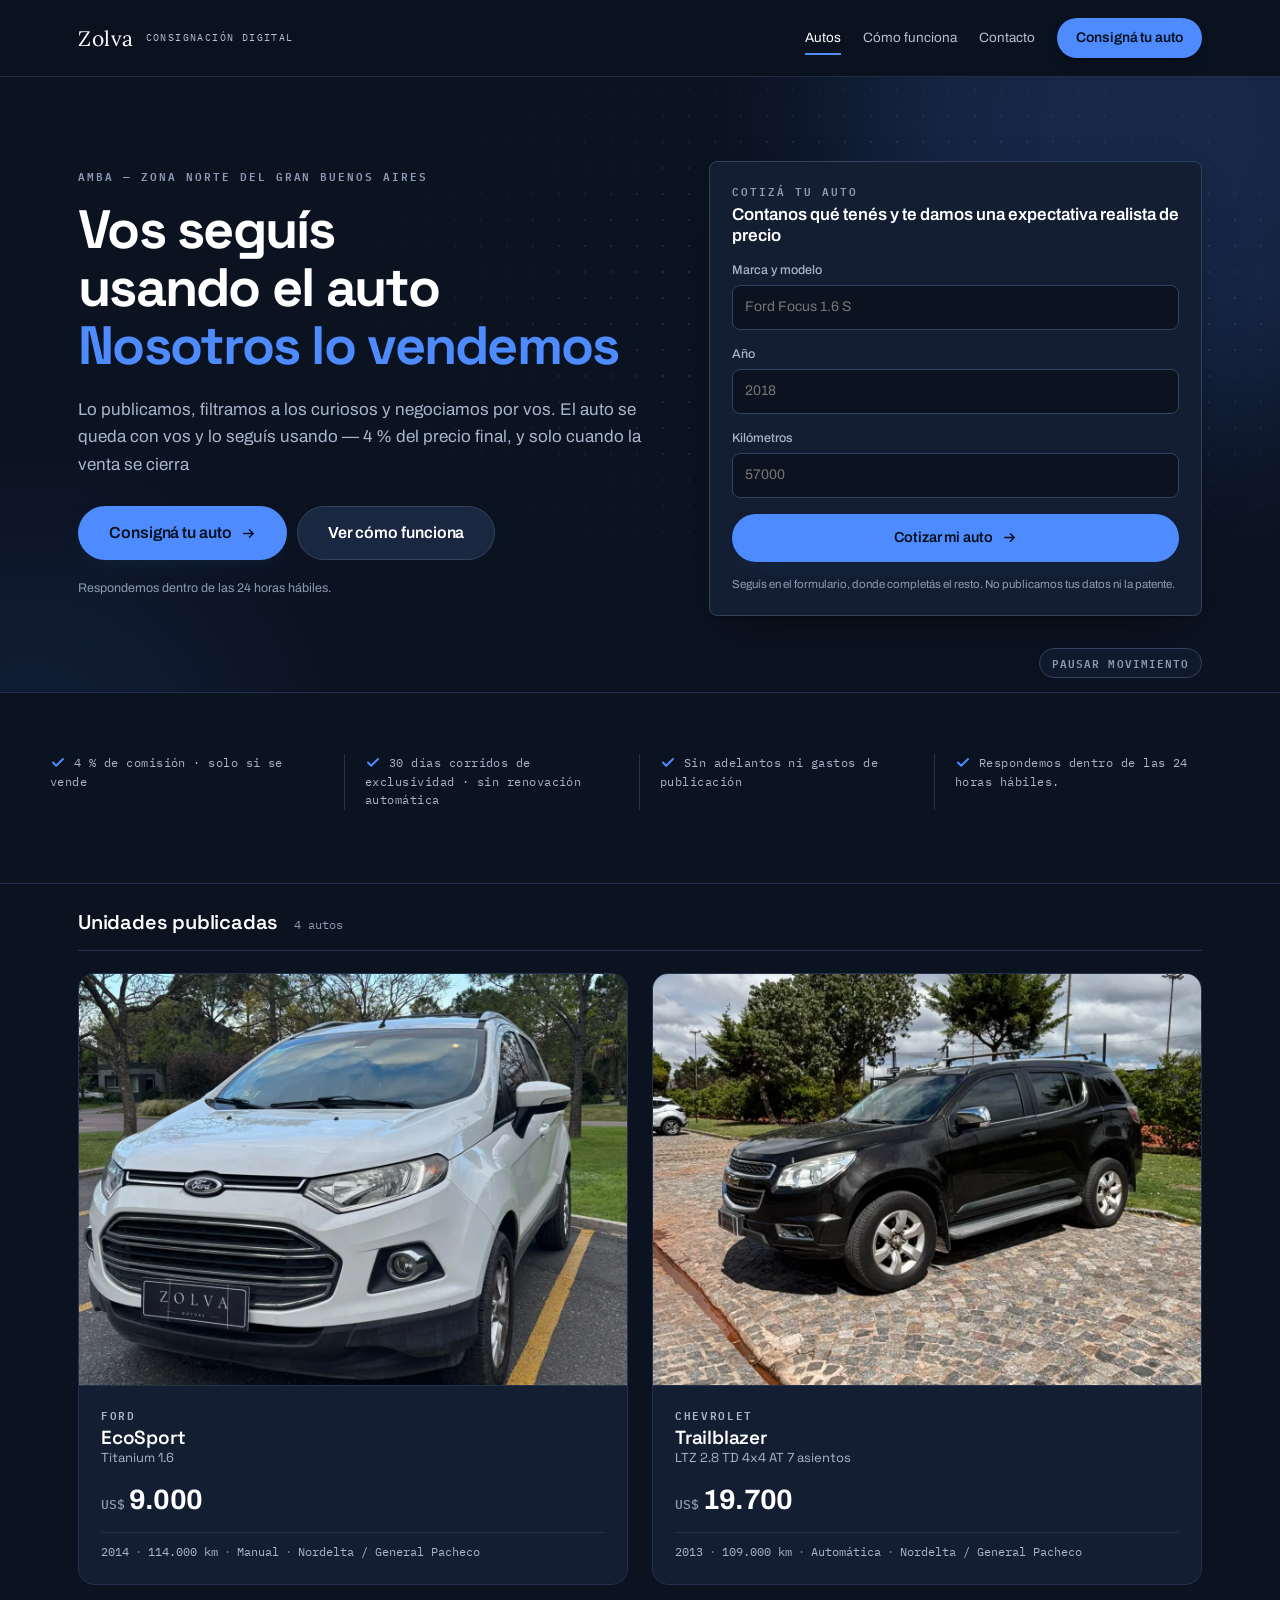
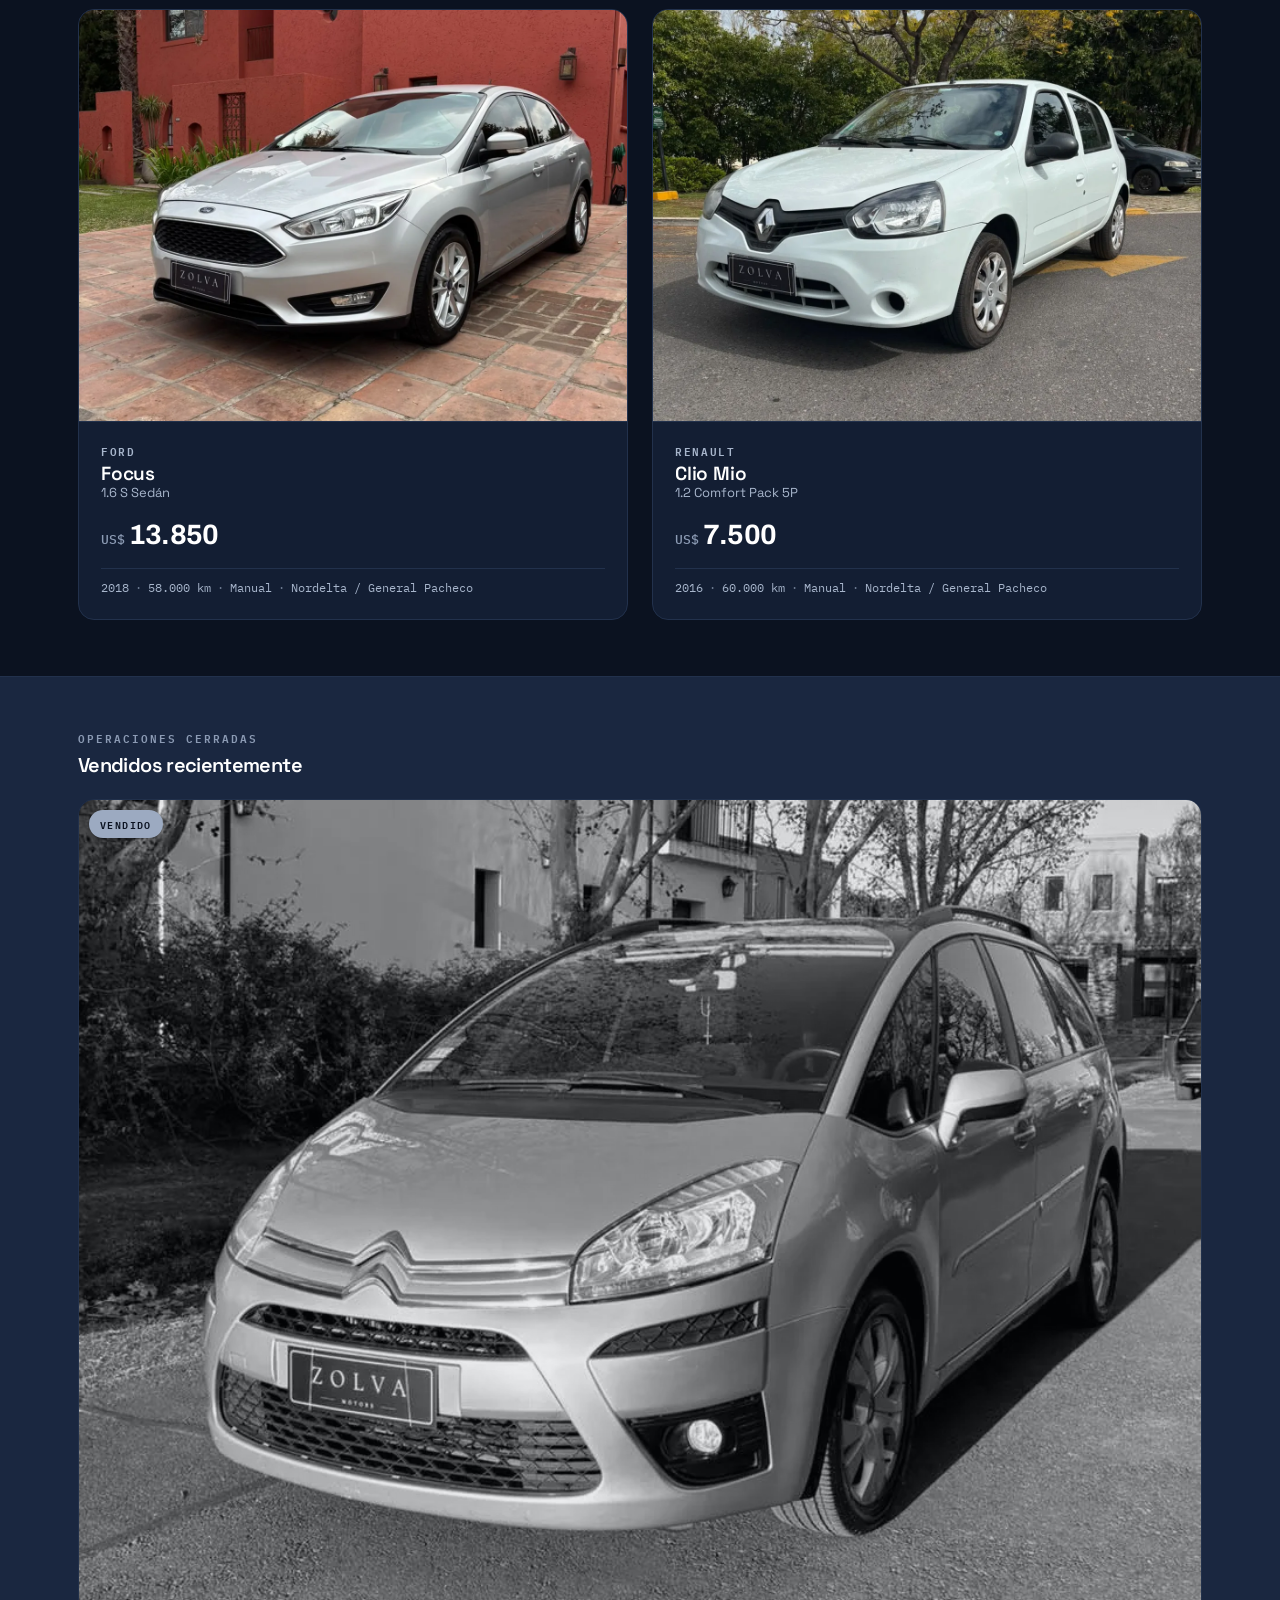
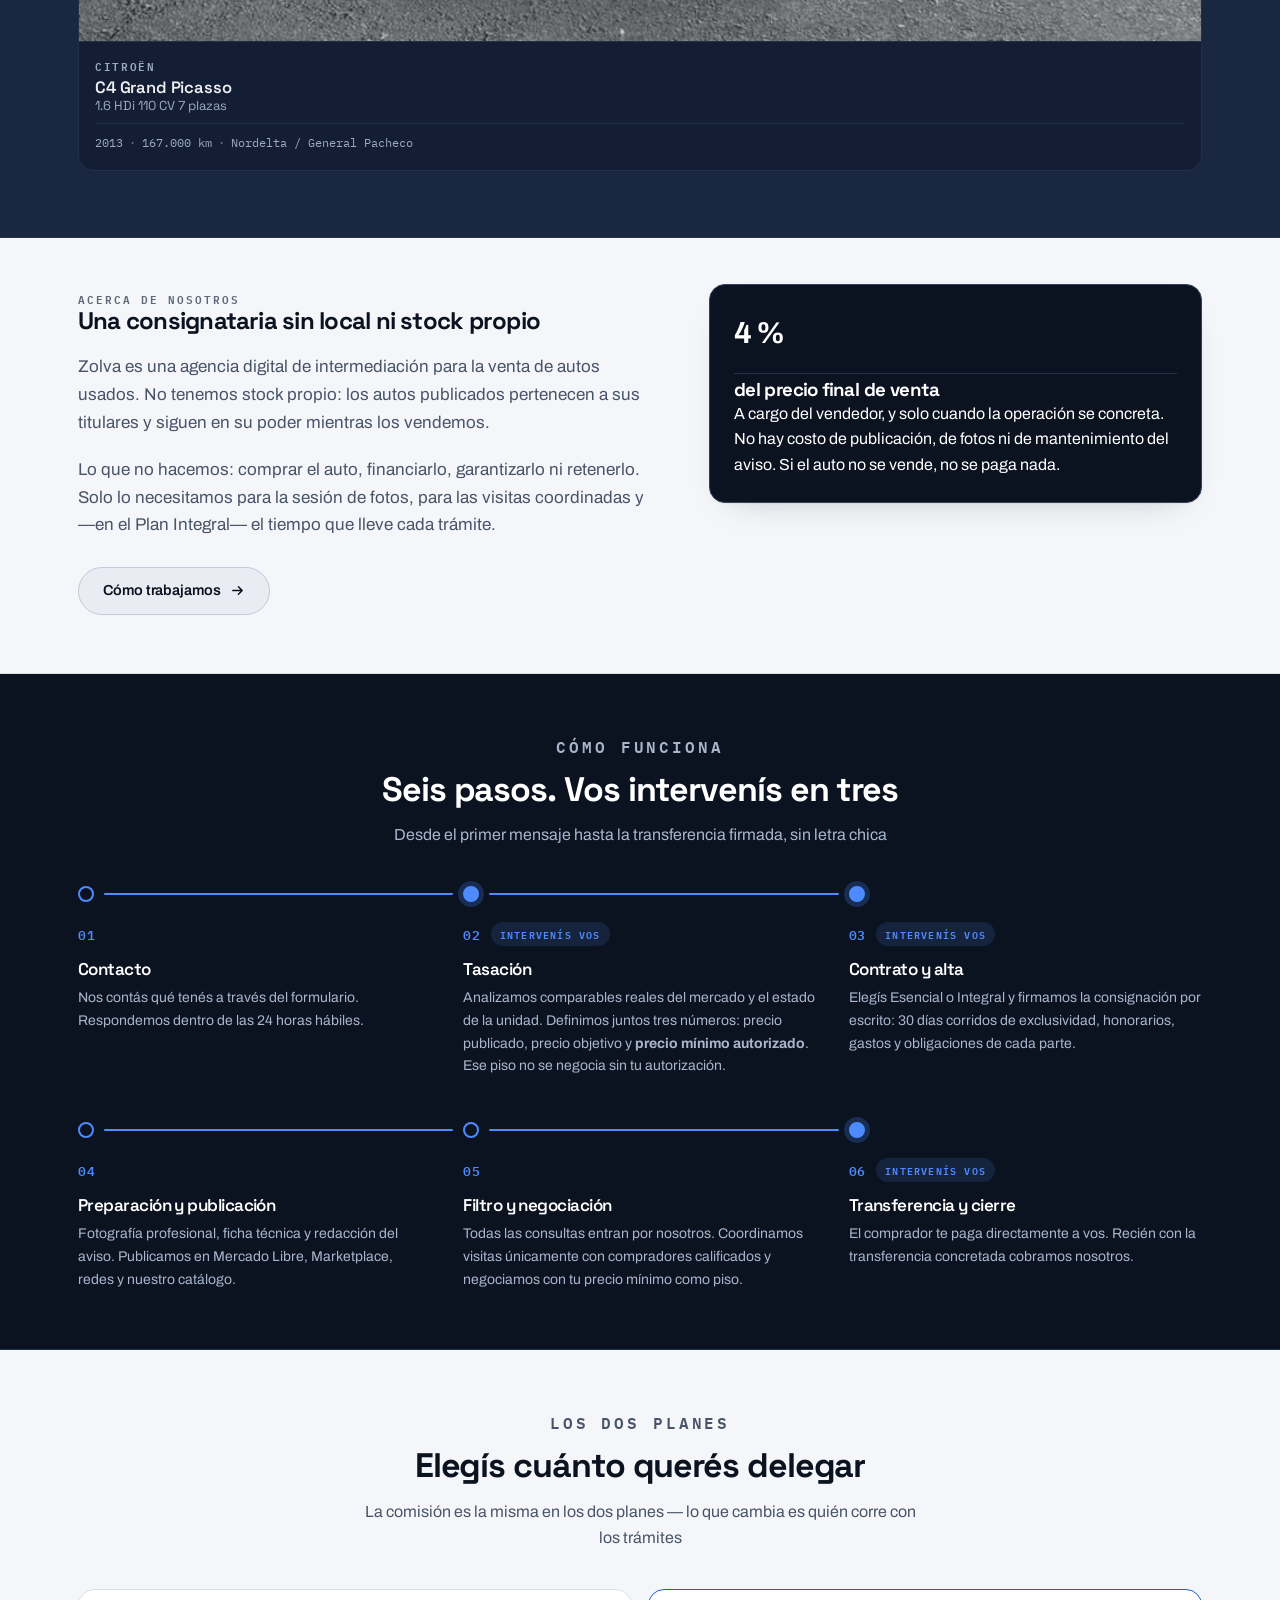
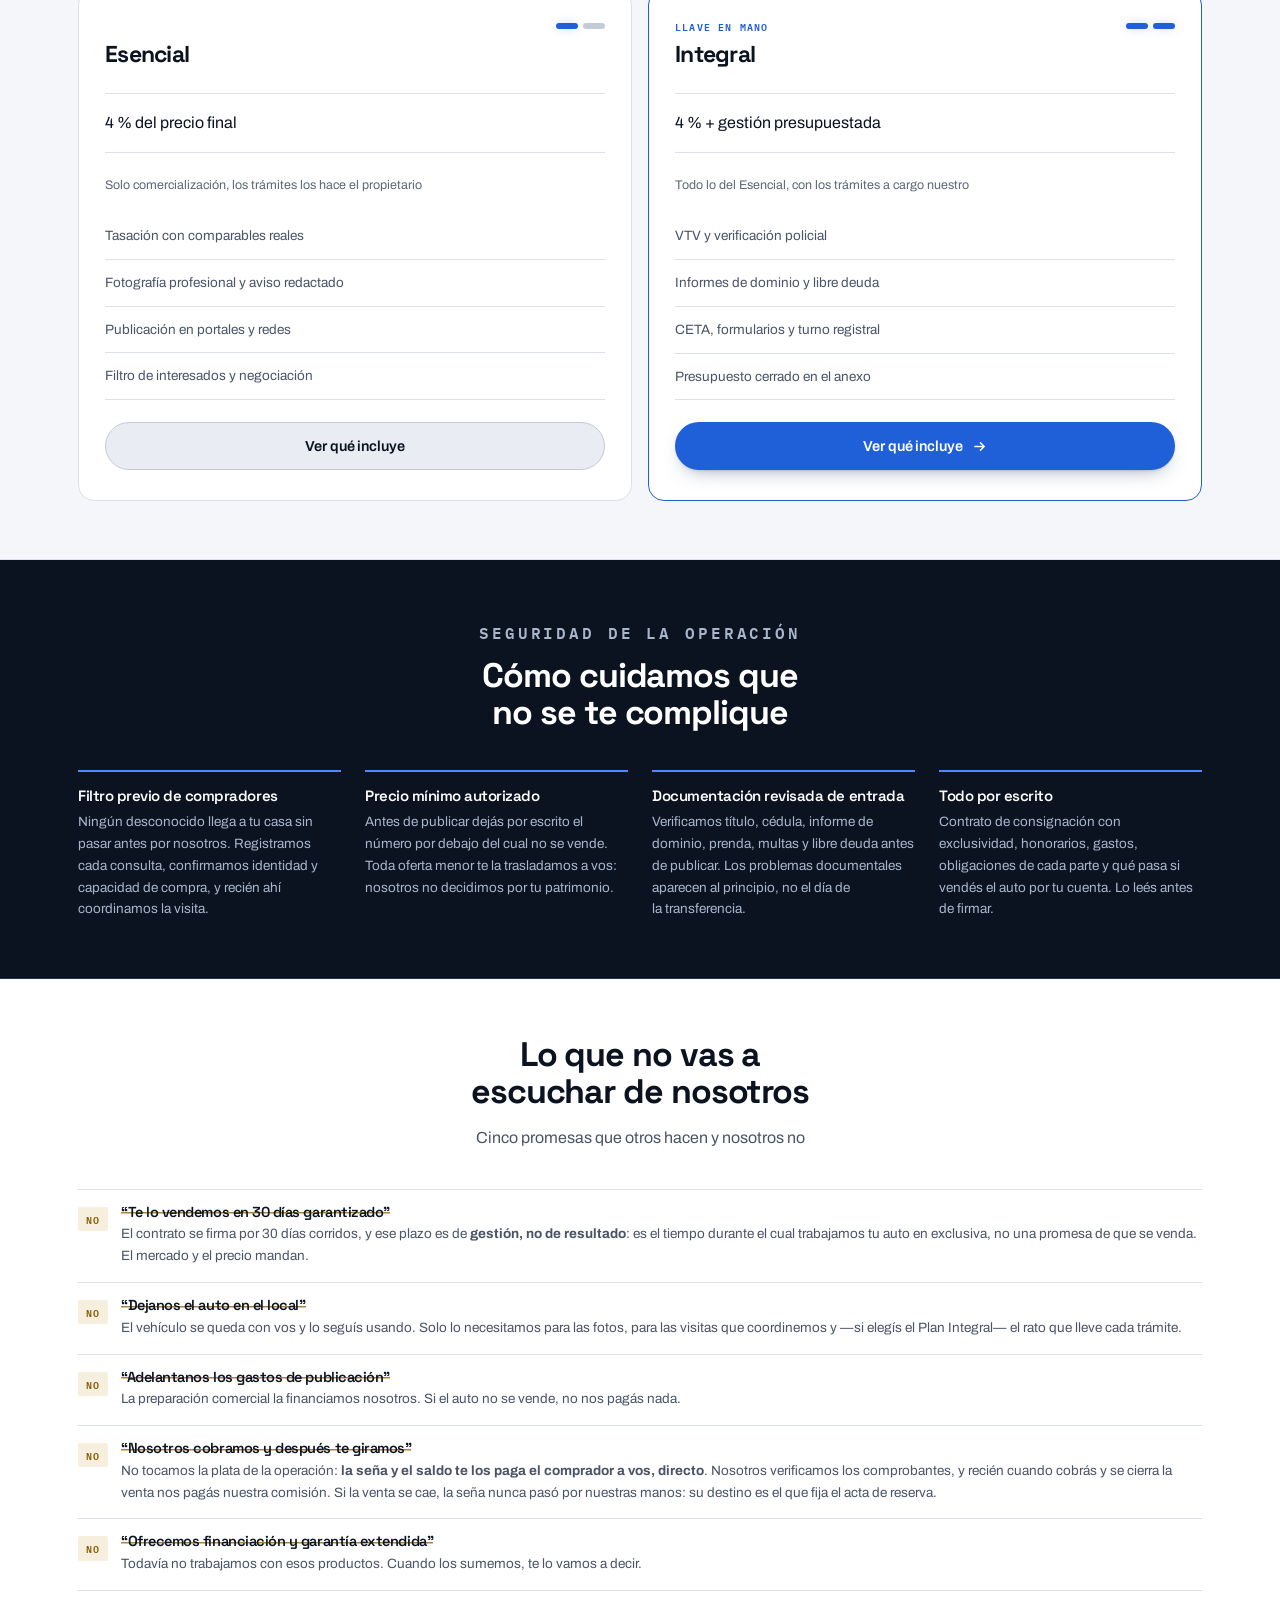
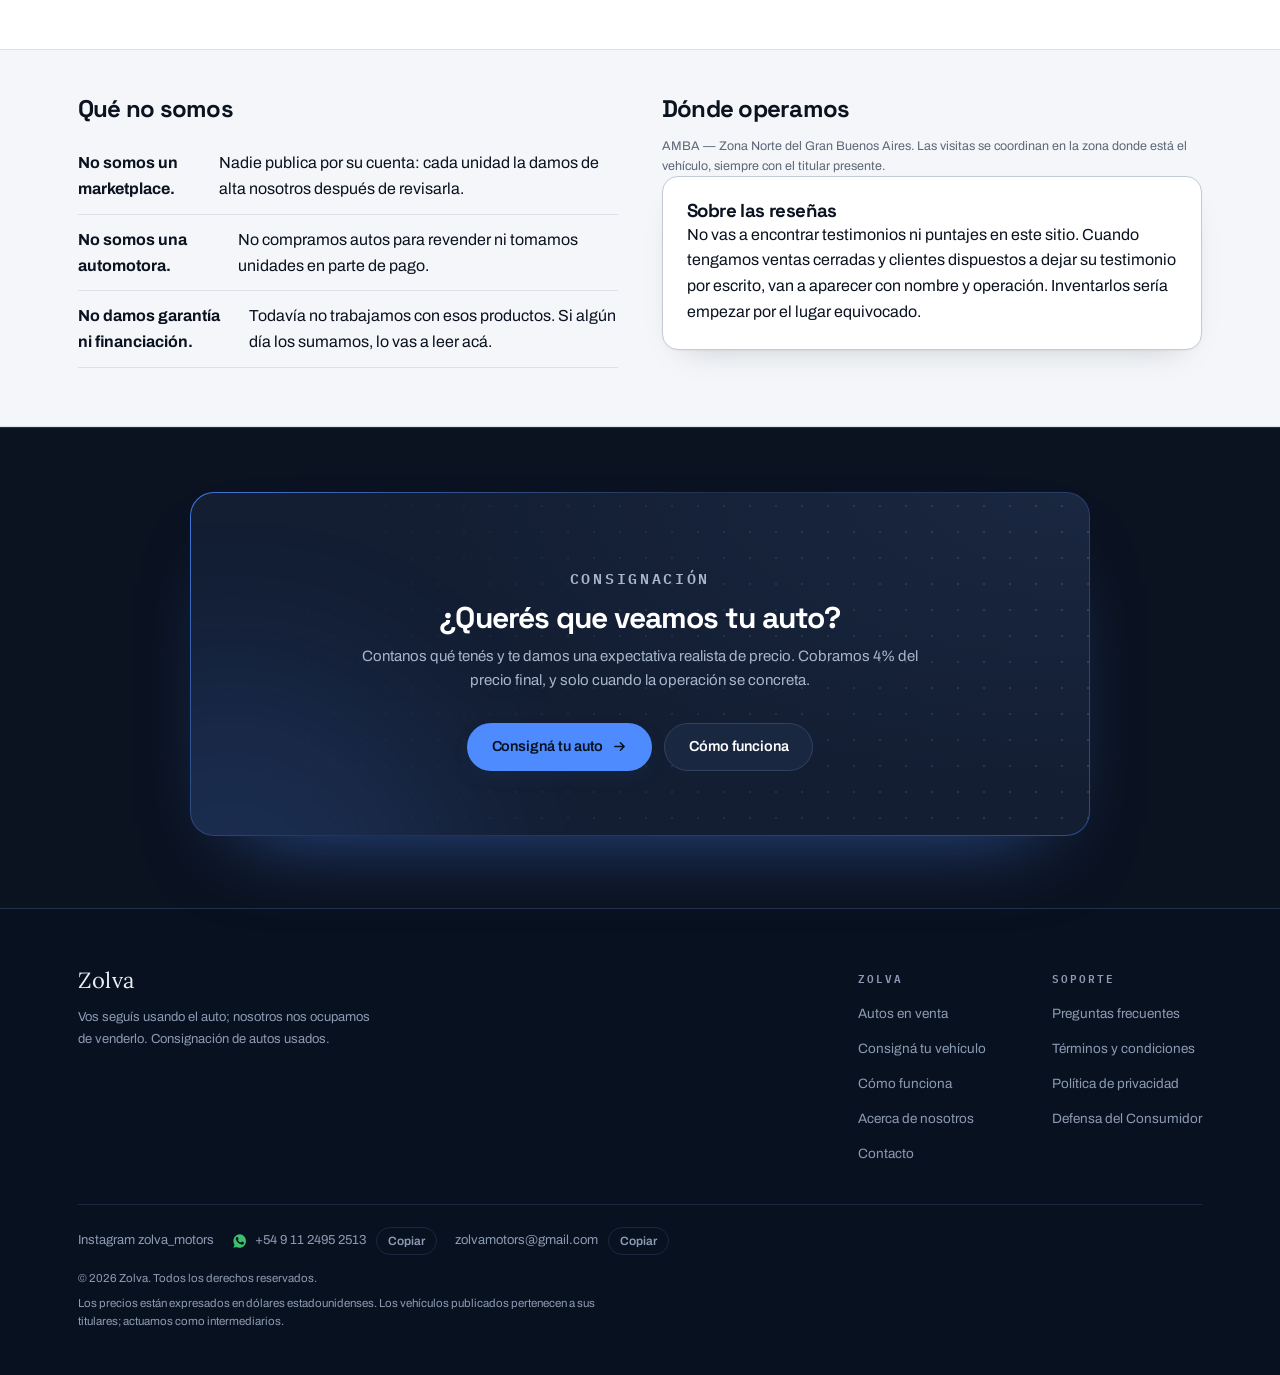
==== commit 98071a21: "Actualizar web" ====
--- a/index.html
+++ b/index.html
@@ -104,6 +104,20 @@
       
     </div>
     <div class="grilla grilla-curada" id="grilla">
+<article class="auto auto-curada" data-codigo="ZM-0005" data-reveal>
+  <a class="auto-link" href="autos/ford-ecosport-titanium-1-6-2014-zm-0005.html" aria-label="Ver ficha de Ford EcoSport Titanium 1.6 2014">
+    <div class="auto-foto">
+      
+      <img src="assets/autos/zm-0005/01.webp" alt="Ford EcoSport Titanium 1.6 2014" width="800" height="600" decoding="async" onload="this.classList.add('ok')" onerror="this.classList.add('ok')">
+    </div>
+    <div class="auto-cuerpo">
+      <p class="auto-marca">Ford</p>
+      <h3 class="auto-modelo">EcoSport <span>Titanium 1.6</span></h3>
+      <p class="auto-precio"><span class="cur">US$</span> 9.000</p>
+      <p class="auto-datos mono"><span>2014</span><i aria-hidden="true">·</i><span>114.000 km</span><i aria-hidden="true">·</i><span>Manual</span><i aria-hidden="true">·</i><span>Nordelta / General Pacheco</span></p>
+    </div>
+  </a>
+</article>
 <article class="auto auto-curada" data-codigo="ZM-0004" data-reveal>
   <a class="auto-link" href="autos/chevrolet-trailblazer-ltz-2-8-td-4x4-at-7-asientos-2013-zm-0004.html" aria-label="Ver ficha de Chevrolet Trailblazer LTZ 2.8 TD 4x4 AT 7 asientos 2013">
     <div class="auto-foto">
@@ -146,25 +160,33 @@
     </div>
   </a>
 </article>
-<article class="auto auto-curada" data-codigo="ZM-0003" data-reveal>
-  <a class="auto-link" href="autos/citroen-c4-grand-picasso-1-6-hdi-110-cv-7-plazas-2013-zm-0003.html" aria-label="Ver ficha de Citroën C4 Grand Picasso 1.6 HDi 110 CV 7 plazas 2013">
-    <div class="auto-foto">
-      <span class="badge badge-reservado">Reservado</span>
-      <img src="assets/autos/zm-0003/01.webp" alt="Citroën C4 Grand Picasso 1.6 HDi 110 CV 7 plazas 2013" width="800" height="600" decoding="async" onload="this.classList.add('ok')" onerror="this.classList.add('ok')">
-    </div>
-    <div class="auto-cuerpo">
-      <p class="auto-marca">Citroën</p>
-      <h3 class="auto-modelo">C4 Grand Picasso <span>1.6 HDi 110 CV 7 plazas</span></h3>
-      <p class="auto-precio"><span class="cur">US$</span> 8.911</p>
-      <p class="auto-datos mono"><span>2013</span><i aria-hidden="true">·</i><span>167.000 km</span><i aria-hidden="true">·</i><span>Manual</span><i aria-hidden="true">·</i><span>Nordelta / General Pacheco</span></p>
-    </div>
-  </a>
+    </div>
+    <p class="sin-resultados" id="sinResultados" hidden></p>
+  </div>
+</section>
+<section class="vendidos" id="vendidos">
+  <div class="wrap">
+    <div class="vendidos-head">
+      <p class="eyebrow">Operaciones cerradas</p>
+      <h2>Vendidos recientemente</h2>
+    </div>
+  </div>
+  <div class="wrap">
+    <div class="vendidos-track">
+<article class="auto auto-vendida" aria-label="Citroën C4 Grand Picasso 1.6 HDi 110 CV 7 plazas 2013, vendido">
+  <div class="auto-foto">
+    <span class="badge badge-vendido">Vendido</span>
+    <img src="assets/autos/zm-0003/01.webp" alt="" width="800" height="600" loading="lazy" decoding="async" onload="this.classList.add('ok')" onerror="this.classList.add('ok')">
+  </div>
+  <div class="auto-cuerpo">
+    <p class="auto-marca">Citroën</p>
+    <h3 class="auto-modelo">C4 Grand Picasso <span>1.6 HDi 110 CV 7 plazas</span></h3>
+    <p class="auto-datos mono"><span>2013</span><i aria-hidden="true">·</i><span>167.000 km</span><i aria-hidden="true">·</i><span>Nordelta / General Pacheco</span></p>
+  </div>
 </article>
     </div>
-    <p class="sin-resultados" id="sinResultados" hidden></p>
-  </div>
-</section>
-
+  </div>
+</section>
 <section class="claro" id="nosotros">
   <div class="wrap hero-grid">
     <div class="hero-copy" data-reveal>
@@ -350,7 +372,7 @@
     </div>
   </div>
 </section>
-<script type="application/json" id="datosCatalogo">[{"codigo":"ZM-0001","estado":"disponible","destacado":false,"marca":"Ford","modelo":"Focus","version":"1.6 S Sedán","anio":2018,"km":58000,"combustible":"Nafta","transmision":"Manual","carroceria":"Sedán","precio_usd":13850,"localidad":"Nordelta / General Pacheco","fecha_publicacion":"2026-09-24","url":"autos/ford-focus-1-6-s-sedan-2018-zm-0001.html","nombre":"Ford Focus 1.6 S Sedán 2018","foto":"/assets/autos/zm-0001/01.webp"},{"codigo":"ZM-0002","estado":"disponible","destacado":false,"marca":"Renault","modelo":"Clio Mio","version":"1.2 Comfort Pack 5P","anio":2016,"km":60000,"combustible":"Nafta","transmision":"Manual","carroceria":"Hatchback","precio_usd":7500,"localidad":"Nordelta / General Pacheco","fecha_publicacion":"2026-09-24","url":"autos/renault-clio-mio-1-2-comfort-pack-5p-2016-zm-0002.html","nombre":"Renault Clio Mio 1.2 Comfort Pack 5P 2016","foto":"/assets/autos/zm-0002/01.webp"},{"codigo":"ZM-0003","estado":"reservado","destacado":false,"marca":"Citroën","modelo":"C4 Grand Picasso","version":"1.6 HDi 110 CV 7 plazas","anio":2013,"km":167000,"combustible":"Diesel","transmision":"Manual","carroceria":"Monovolumen","precio_usd":8911,"localidad":"Nordelta / General Pacheco","fecha_publicacion":"2026-09-24","url":"autos/citroen-c4-grand-picasso-1-6-hdi-110-cv-7-plazas-2013-zm-0003.html","nombre":"Citroën C4 Grand Picasso 1.6 HDi 110 CV 7 plazas 2013","foto":"/assets/autos/zm-0003/01.webp"},{"codigo":"ZM-0004","estado":"disponible","destacado":false,"marca":"Chevrolet","modelo":"Trailblazer","version":"LTZ 2.8 TD 4x4 AT 7 asientos","anio":2013,"km":109000,"combustible":"Diesel","transmision":"Automática","carroceria":"SUV","precio_usd":19700,"localidad":"Nordelta / General Pacheco","fecha_publicacion":"2026-10-18","url":"autos/chevrolet-trailblazer-ltz-2-8-td-4x4-at-7-asientos-2013-zm-0004.html","nombre":"Chevrolet Trailblazer LTZ 2.8 TD 4x4 AT 7 asientos 2013","foto":"/assets/autos/zm-0004/01.webp"}]</script>
+<script type="application/json" id="datosCatalogo">[{"codigo":"ZM-0001","estado":"disponible","destacado":false,"marca":"Ford","modelo":"Focus","version":"1.6 S Sedán","anio":2018,"km":58000,"combustible":"Nafta","transmision":"Manual","carroceria":"Sedán","precio_usd":13850,"localidad":"Nordelta / General Pacheco","fecha_publicacion":"2026-09-24","url":"autos/ford-focus-1-6-s-sedan-2018-zm-0001.html","nombre":"Ford Focus 1.6 S Sedán 2018","foto":"/assets/autos/zm-0001/01.webp"},{"codigo":"ZM-0002","estado":"disponible","destacado":false,"marca":"Renault","modelo":"Clio Mio","version":"1.2 Comfort Pack 5P","anio":2016,"km":60000,"combustible":"Nafta","transmision":"Manual","carroceria":"Hatchback","precio_usd":7500,"localidad":"Nordelta / General Pacheco","fecha_publicacion":"2026-09-24","url":"autos/renault-clio-mio-1-2-comfort-pack-5p-2016-zm-0002.html","nombre":"Renault Clio Mio 1.2 Comfort Pack 5P 2016","foto":"/assets/autos/zm-0002/01.webp"},{"codigo":"ZM-0003","estado":"vendido","destacado":false,"marca":"Citroën","modelo":"C4 Grand Picasso","version":"1.6 HDi 110 CV 7 plazas","anio":2013,"km":167000,"combustible":"Diesel","transmision":"Manual","carroceria":"Monovolumen","precio_usd":8911,"localidad":"Nordelta / General Pacheco","fecha_publicacion":"2026-09-24","url":"autos/citroen-c4-grand-picasso-1-6-hdi-110-cv-7-plazas-2013-zm-0003.html","nombre":"Citroën C4 Grand Picasso 1.6 HDi 110 CV 7 plazas 2013","foto":"/assets/autos/zm-0003/01.webp"},{"codigo":"ZM-0004","estado":"disponible","destacado":false,"marca":"Chevrolet","modelo":"Trailblazer","version":"LTZ 2.8 TD 4x4 AT 7 asientos","anio":2013,"km":109000,"combustible":"Diesel","transmision":"Automática","carroceria":"SUV","precio_usd":19700,"localidad":"Nordelta / General Pacheco","fecha_publicacion":"2026-10-18","url":"autos/chevrolet-trailblazer-ltz-2-8-td-4x4-at-7-asientos-2013-zm-0004.html","nombre":"Chevrolet Trailblazer LTZ 2.8 TD 4x4 AT 7 asientos 2013","foto":"/assets/autos/zm-0004/01.webp"},{"codigo":"ZM-0005","estado":"disponible","destacado":false,"marca":"Ford","modelo":"EcoSport","version":"Titanium 1.6","anio":2014,"km":114000,"combustible":"Nafta","transmision":"Manual","carroceria":"SUV","precio_usd":9000,"localidad":"Nordelta / General Pacheco","fecha_publicacion":"2026-10-24","url":"autos/ford-ecosport-titanium-1-6-2014-zm-0005.html","nombre":"Ford EcoSport Titanium 1.6 2014","foto":"/assets/autos/zm-0005/01.webp"}]</script>
 </main>
 
 <footer class="pie">
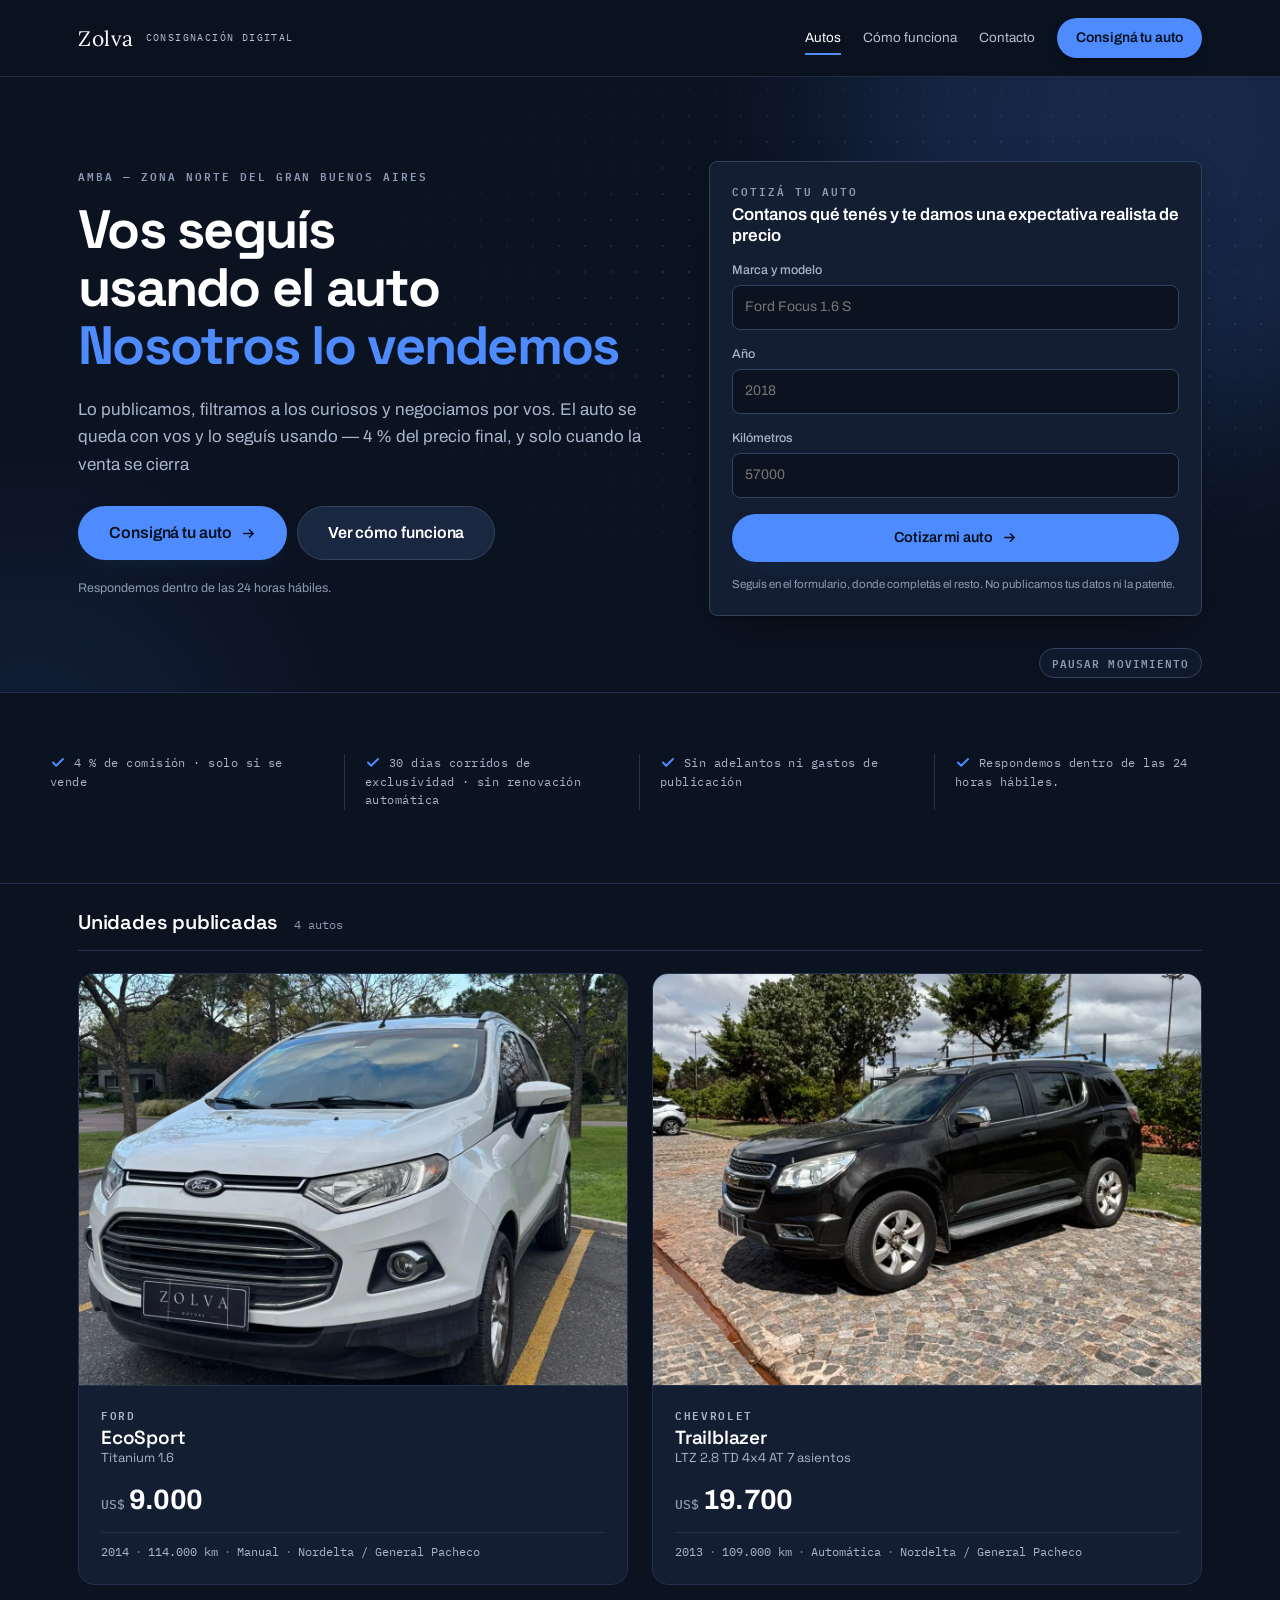
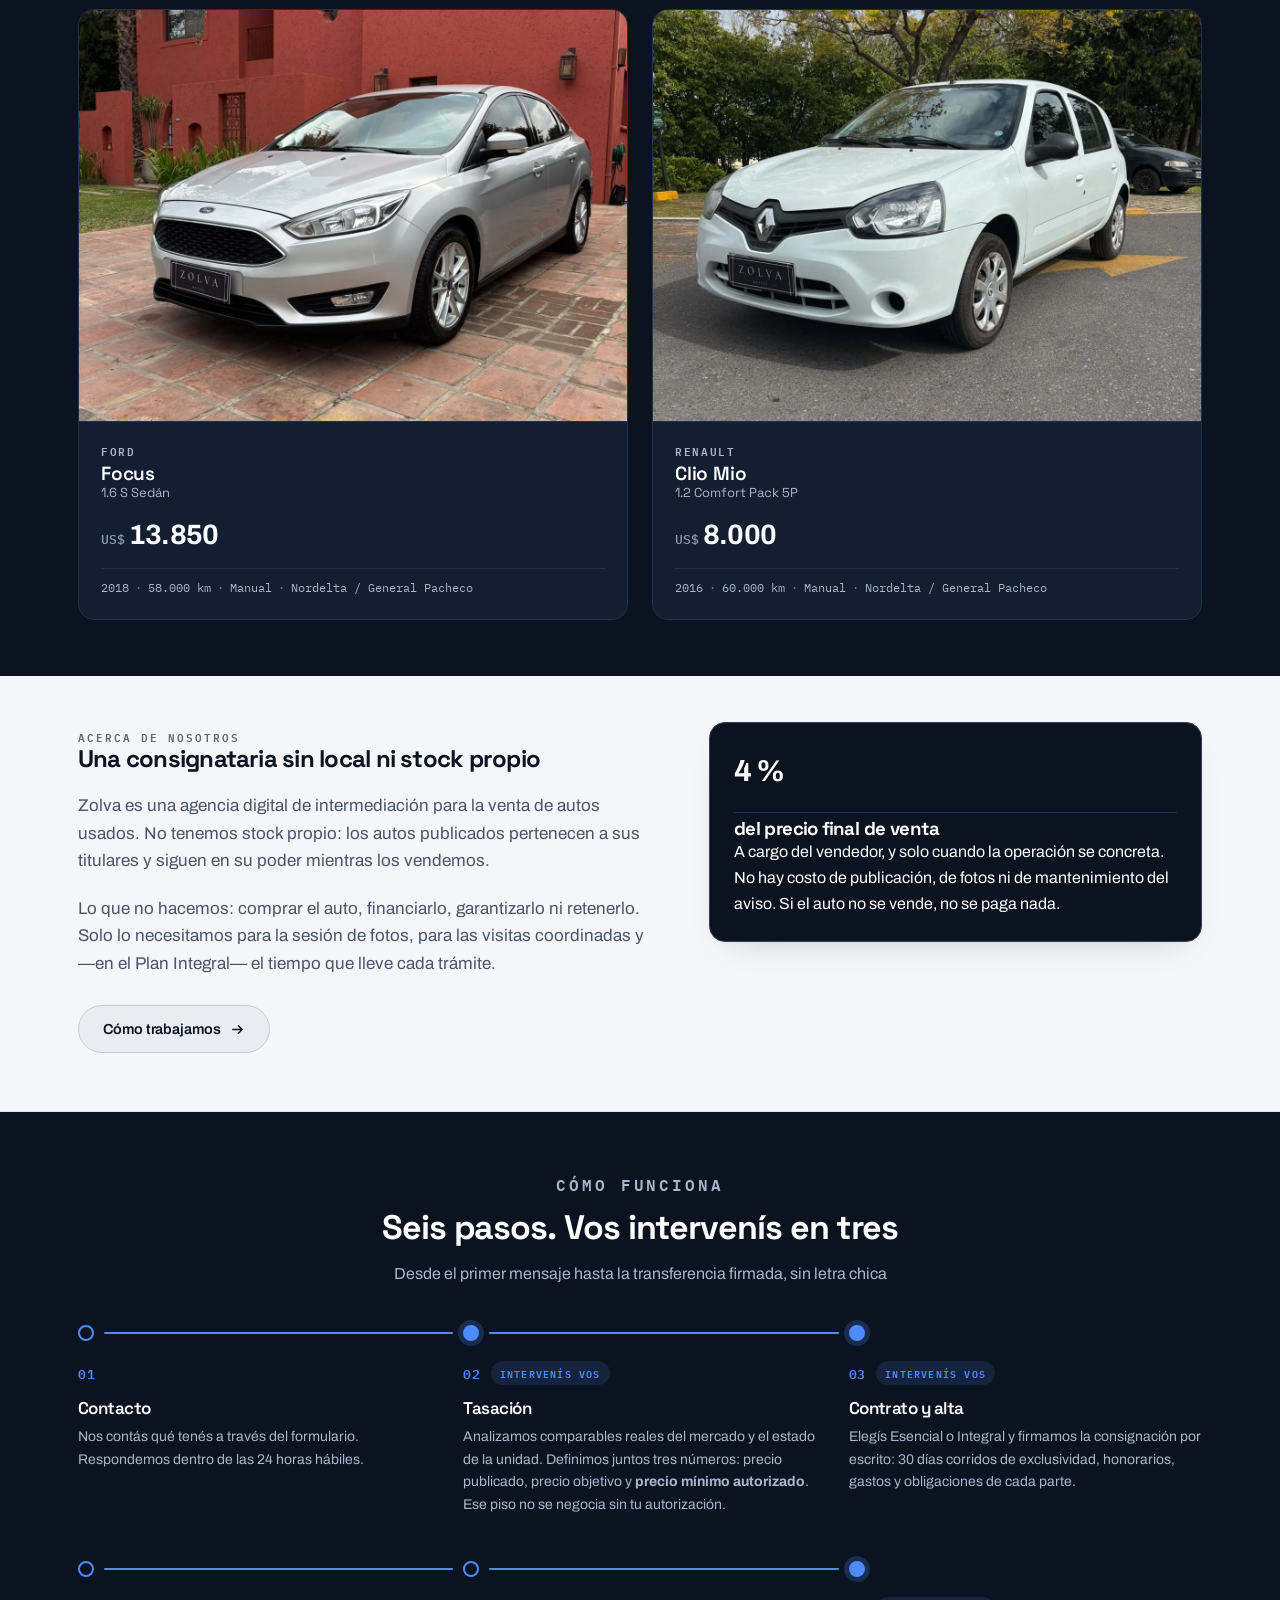
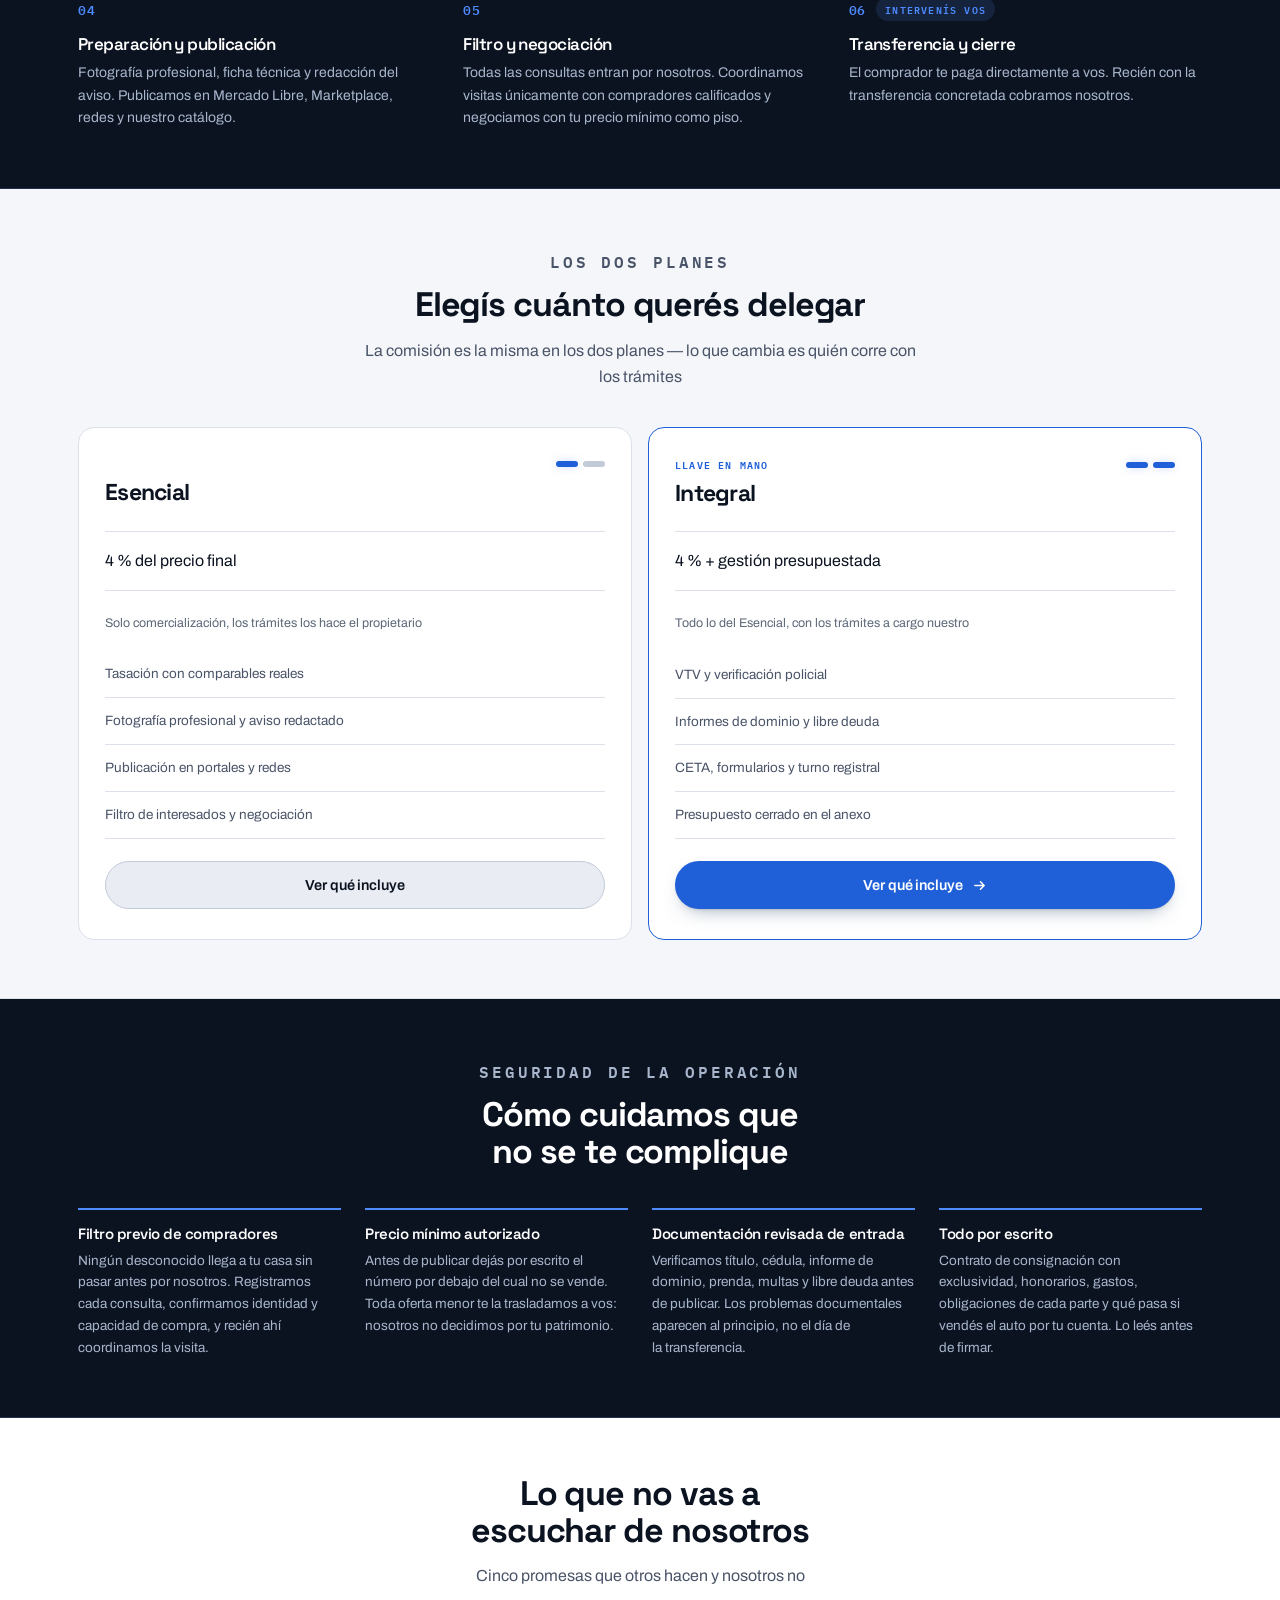
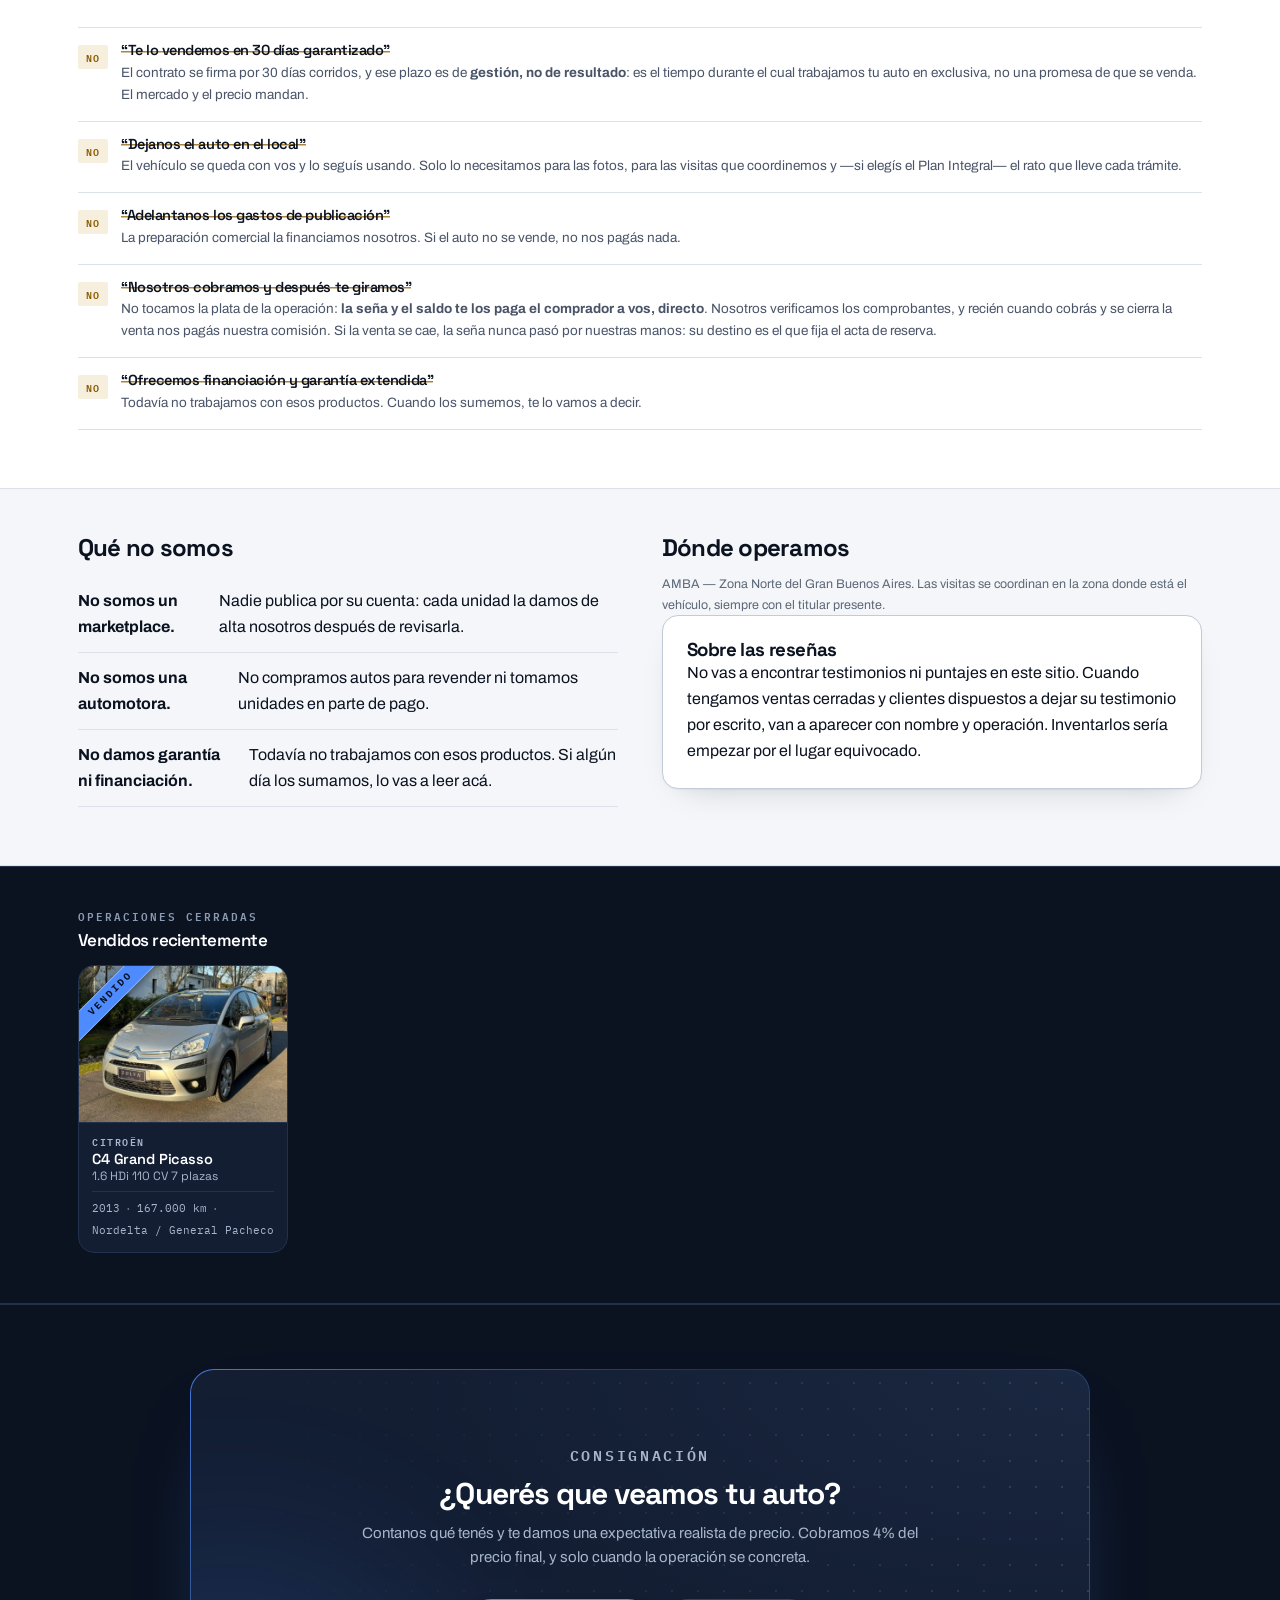
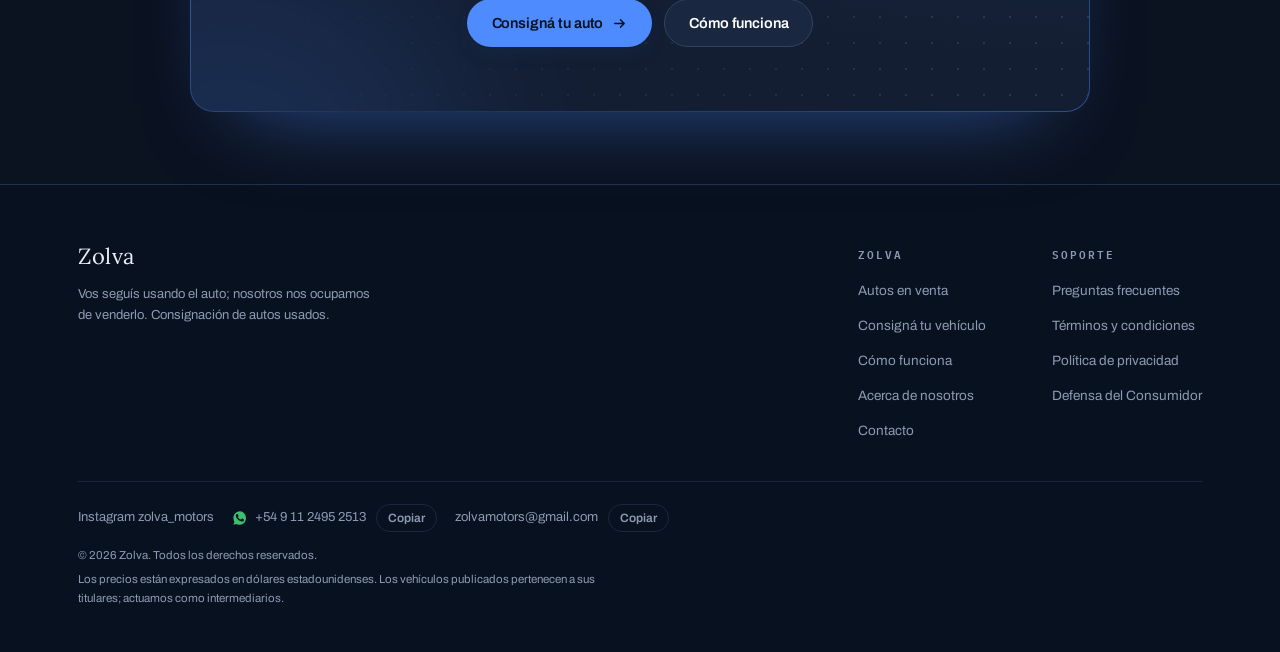
==== commit 3c71a80d: "CLIO 8000" ====
--- a/index.html
+++ b/index.html
@@ -155,36 +155,13 @@
     <div class="auto-cuerpo">
       <p class="auto-marca">Renault</p>
       <h3 class="auto-modelo">Clio Mio <span>1.2 Comfort Pack 5P</span></h3>
-      <p class="auto-precio"><span class="cur">US$</span> 7.500</p>
+      <p class="auto-precio"><span class="cur">US$</span> 8.000</p>
       <p class="auto-datos mono"><span>2016</span><i aria-hidden="true">·</i><span>60.000 km</span><i aria-hidden="true">·</i><span>Manual</span><i aria-hidden="true">·</i><span>Nordelta / General Pacheco</span></p>
     </div>
   </a>
 </article>
     </div>
     <p class="sin-resultados" id="sinResultados" hidden></p>
-  </div>
-</section>
-<section class="vendidos" id="vendidos">
-  <div class="wrap">
-    <div class="vendidos-head">
-      <p class="eyebrow">Operaciones cerradas</p>
-      <h2>Vendidos recientemente</h2>
-    </div>
-  </div>
-  <div class="wrap">
-    <div class="vendidos-track">
-<article class="auto auto-vendida" aria-label="Citroën C4 Grand Picasso 1.6 HDi 110 CV 7 plazas 2013, vendido">
-  <div class="auto-foto">
-    <span class="badge badge-vendido">Vendido</span>
-    <img src="assets/autos/zm-0003/01.webp" alt="" width="800" height="600" loading="lazy" decoding="async" onload="this.classList.add('ok')" onerror="this.classList.add('ok')">
-  </div>
-  <div class="auto-cuerpo">
-    <p class="auto-marca">Citroën</p>
-    <h3 class="auto-modelo">C4 Grand Picasso <span>1.6 HDi 110 CV 7 plazas</span></h3>
-    <p class="auto-datos mono"><span>2013</span><i aria-hidden="true">·</i><span>167.000 km</span><i aria-hidden="true">·</i><span>Nordelta / General Pacheco</span></p>
-  </div>
-</article>
-    </div>
   </div>
 </section>
 <section class="claro" id="nosotros">
@@ -359,6 +336,29 @@
     </div>
   </div>
 </section>
+<section class="vendidos" id="vendidos">
+  <div class="wrap">
+    <div class="vendidos-head">
+      <p class="eyebrow">Operaciones cerradas</p>
+      <h2>Vendidos recientemente</h2>
+    </div>
+  </div>
+  <div class="wrap">
+    <div class="vendidos-track">
+<article class="auto auto-vendida" aria-label="Citroën C4 Grand Picasso 1.6 HDi 110 CV 7 plazas 2013, vendido">
+  <div class="auto-foto">
+    <span class="cinta-vendido" aria-hidden="true">Vendido</span>
+    <img src="assets/autos/zm-0003/01.webp" alt="" width="800" height="600" loading="lazy" decoding="async" onload="this.classList.add('ok')" onerror="this.classList.add('ok')">
+  </div>
+  <div class="auto-cuerpo">
+    <p class="auto-marca">Citroën</p>
+    <h3 class="auto-modelo">C4 Grand Picasso <span>1.6 HDi 110 CV 7 plazas</span></h3>
+    <p class="auto-datos mono"><span>2013</span><i aria-hidden="true">·</i><span>167.000 km</span><i aria-hidden="true">·</i><span>Nordelta / General Pacheco</span></p>
+  </div>
+</article>
+    </div>
+  </div>
+</section>
 <section class="consigna" id="consignacion">
   <div class="wrap consigna-in" data-reveal>
     <div>
@@ -372,7 +372,7 @@
     </div>
   </div>
 </section>
-<script type="application/json" id="datosCatalogo">[{"codigo":"ZM-0001","estado":"disponible","destacado":false,"marca":"Ford","modelo":"Focus","version":"1.6 S Sedán","anio":2018,"km":58000,"combustible":"Nafta","transmision":"Manual","carroceria":"Sedán","precio_usd":13850,"localidad":"Nordelta / General Pacheco","fecha_publicacion":"2026-09-24","url":"autos/ford-focus-1-6-s-sedan-2018-zm-0001.html","nombre":"Ford Focus 1.6 S Sedán 2018","foto":"/assets/autos/zm-0001/01.webp"},{"codigo":"ZM-0002","estado":"disponible","destacado":false,"marca":"Renault","modelo":"Clio Mio","version":"1.2 Comfort Pack 5P","anio":2016,"km":60000,"combustible":"Nafta","transmision":"Manual","carroceria":"Hatchback","precio_usd":7500,"localidad":"Nordelta / General Pacheco","fecha_publicacion":"2026-09-24","url":"autos/renault-clio-mio-1-2-comfort-pack-5p-2016-zm-0002.html","nombre":"Renault Clio Mio 1.2 Comfort Pack 5P 2016","foto":"/assets/autos/zm-0002/01.webp"},{"codigo":"ZM-0003","estado":"vendido","destacado":false,"marca":"Citroën","modelo":"C4 Grand Picasso","version":"1.6 HDi 110 CV 7 plazas","anio":2013,"km":167000,"combustible":"Diesel","transmision":"Manual","carroceria":"Monovolumen","precio_usd":8911,"localidad":"Nordelta / General Pacheco","fecha_publicacion":"2026-09-24","url":"autos/citroen-c4-grand-picasso-1-6-hdi-110-cv-7-plazas-2013-zm-0003.html","nombre":"Citroën C4 Grand Picasso 1.6 HDi 110 CV 7 plazas 2013","foto":"/assets/autos/zm-0003/01.webp"},{"codigo":"ZM-0004","estado":"disponible","destacado":false,"marca":"Chevrolet","modelo":"Trailblazer","version":"LTZ 2.8 TD 4x4 AT 7 asientos","anio":2013,"km":109000,"combustible":"Diesel","transmision":"Automática","carroceria":"SUV","precio_usd":19700,"localidad":"Nordelta / General Pacheco","fecha_publicacion":"2026-10-18","url":"autos/chevrolet-trailblazer-ltz-2-8-td-4x4-at-7-asientos-2013-zm-0004.html","nombre":"Chevrolet Trailblazer LTZ 2.8 TD 4x4 AT 7 asientos 2013","foto":"/assets/autos/zm-0004/01.webp"},{"codigo":"ZM-0005","estado":"disponible","destacado":false,"marca":"Ford","modelo":"EcoSport","version":"Titanium 1.6","anio":2014,"km":114000,"combustible":"Nafta","transmision":"Manual","carroceria":"SUV","precio_usd":9000,"localidad":"Nordelta / General Pacheco","fecha_publicacion":"2026-10-24","url":"autos/ford-ecosport-titanium-1-6-2014-zm-0005.html","nombre":"Ford EcoSport Titanium 1.6 2014","foto":"/assets/autos/zm-0005/01.webp"}]</script>
+<script type="application/json" id="datosCatalogo">[{"codigo":"ZM-0001","estado":"disponible","destacado":false,"marca":"Ford","modelo":"Focus","version":"1.6 S Sedán","anio":2018,"km":58000,"combustible":"Nafta","transmision":"Manual","carroceria":"Sedán","precio_usd":13850,"localidad":"Nordelta / General Pacheco","fecha_publicacion":"2026-09-24","url":"autos/ford-focus-1-6-s-sedan-2018-zm-0001.html","nombre":"Ford Focus 1.6 S Sedán 2018","foto":"/assets/autos/zm-0001/01.webp"},{"codigo":"ZM-0002","estado":"disponible","destacado":false,"marca":"Renault","modelo":"Clio Mio","version":"1.2 Comfort Pack 5P","anio":2016,"km":60000,"combustible":"Nafta","transmision":"Manual","carroceria":"Hatchback","precio_usd":8000,"localidad":"Nordelta / General Pacheco","fecha_publicacion":"2026-09-24","url":"autos/renault-clio-mio-1-2-comfort-pack-5p-2016-zm-0002.html","nombre":"Renault Clio Mio 1.2 Comfort Pack 5P 2016","foto":"/assets/autos/zm-0002/01.webp"},{"codigo":"ZM-0003","estado":"vendido","destacado":false,"marca":"Citroën","modelo":"C4 Grand Picasso","version":"1.6 HDi 110 CV 7 plazas","anio":2013,"km":167000,"combustible":"Diesel","transmision":"Manual","carroceria":"Monovolumen","precio_usd":8911,"localidad":"Nordelta / General Pacheco","fecha_publicacion":"2026-09-24","url":"autos/citroen-c4-grand-picasso-1-6-hdi-110-cv-7-plazas-2013-zm-0003.html","nombre":"Citroën C4 Grand Picasso 1.6 HDi 110 CV 7 plazas 2013","foto":"/assets/autos/zm-0003/01.webp"},{"codigo":"ZM-0004","estado":"disponible","destacado":false,"marca":"Chevrolet","modelo":"Trailblazer","version":"LTZ 2.8 TD 4x4 AT 7 asientos","anio":2013,"km":109000,"combustible":"Diesel","transmision":"Automática","carroceria":"SUV","precio_usd":19700,"localidad":"Nordelta / General Pacheco","fecha_publicacion":"2026-10-18","url":"autos/chevrolet-trailblazer-ltz-2-8-td-4x4-at-7-asientos-2013-zm-0004.html","nombre":"Chevrolet Trailblazer LTZ 2.8 TD 4x4 AT 7 asientos 2013","foto":"/assets/autos/zm-0004/01.webp"},{"codigo":"ZM-0005","estado":"disponible","destacado":false,"marca":"Ford","modelo":"EcoSport","version":"Titanium 1.6","anio":2014,"km":114000,"combustible":"Nafta","transmision":"Manual","carroceria":"SUV","precio_usd":9000,"localidad":"Nordelta / General Pacheco","fecha_publicacion":"2026-10-24","url":"autos/ford-ecosport-titanium-1-6-2014-zm-0005.html","nombre":"Ford EcoSport Titanium 1.6 2014","foto":"/assets/autos/zm-0005/01.webp"}]</script>
 </main>
 
 <footer class="pie">
--- a/assets/styles.css
+++ b/assets/styles.css
@@ -870,9 +870,29 @@
 .auto-curada .auto-modelo{font-size:19px;}
 .auto-curada .auto-precio{font-size:28px;}
 
-.auto-vendida{opacity:.92;}
-.auto-vendida .auto-foto img{filter:grayscale(1);}
 .auto-vendida .auto-precio{display:none;}
+/* Vendidos en tamaño chico: es prueba, no oferta. */
+.auto-vendida .auto-cuerpo{padding:11px 13px 13px;}
+.auto-vendida .auto-marca{font-size:9.5px;}
+.auto-vendida .auto-modelo{font-size:14.5px;margin-top:3px;}
+.auto-vendida .auto-modelo span{font-size:12px;}
+.auto-vendida .auto-datos{font-size:10.5px;margin-top:8px;padding-top:8px;gap:5px;}
+
+/* ---- cinta "Vendido" ----
+   Sello diagonal que cruza la esquina superior izquierda de la foto.
+   .auto-foto tiene overflow:hidden, así que las puntas quedan recortadas
+   contra el borde y se lee como una cinta pegada encima de la foto.
+   Texto --accent-ink sobre --accent: 6:1, pasa AA. */
+.cinta-vendido{
+  position:absolute;z-index:2;top:17px;left:-34px;width:132px;
+  transform:rotate(-45deg);
+  padding:5px 0;text-align:center;
+  font-family:"IBM Plex Mono",monospace;font-size:10px;font-weight:700;
+  letter-spacing:.22em;text-transform:uppercase;line-height:1.2;
+  background:var(--accent);color:var(--accent-ink);
+  box-shadow:inset 0 1px 0 rgba(255,255,255,.35),inset 0 -1px 0 rgba(255,255,255,.35),0 2px 8px rgba(0,0,0,.45);
+  pointer-events:none;
+}
 
 /* ---- badge de estado ---- */
 .badge{
@@ -889,16 +909,18 @@
 .badge-inline{position:static;display:inline-block;margin-bottom:10px;}
 
 /* ============ VENDIDOS RECIENTEMENTE ============ */
-.vendidos{padding:52px 0 60px;border-top:1px solid var(--line);background:var(--panel-2);}
-.vendidos-head{margin-bottom:22px;}
-.vendidos-head h2{font-size:20px;font-weight:600;margin-top:8px;}
+/* Franja chica antes del cierre de consignación: tarjetas de ancho fijo
+   (no se estiran a todo el ancho) y encabezado discreto. */
+.vendidos{padding:40px 0 44px;border-top:1px solid var(--line);}
+.vendidos-head{margin-bottom:16px;}
+.vendidos-head h2{font-size:17px;font-weight:600;margin-top:6px;}
 .vendidos-track{
-  display:grid;grid-auto-flow:column;grid-auto-columns:minmax(250px,1fr);
-  gap:16px;overflow-x:auto;padding-bottom:6px;
+  display:grid;grid-auto-flow:column;grid-auto-columns:210px;
+  gap:14px;overflow-x:auto;padding-bottom:6px;
   scroll-snap-type:x proximity;overscroll-behavior-x:contain;
 }
 .vendidos-track>*{scroll-snap-align:start;}
-@media (min-width:1100px){ .vendidos-track{grid-auto-columns:minmax(0,1fr);overflow:visible;} }
+@media (max-width:560px){ .vendidos-track{grid-auto-columns:180px;} }
 
 /* ============ TRES ACCESOS ============ */
 .accesos{padding:56px 0;border-top:1px solid var(--line);}
